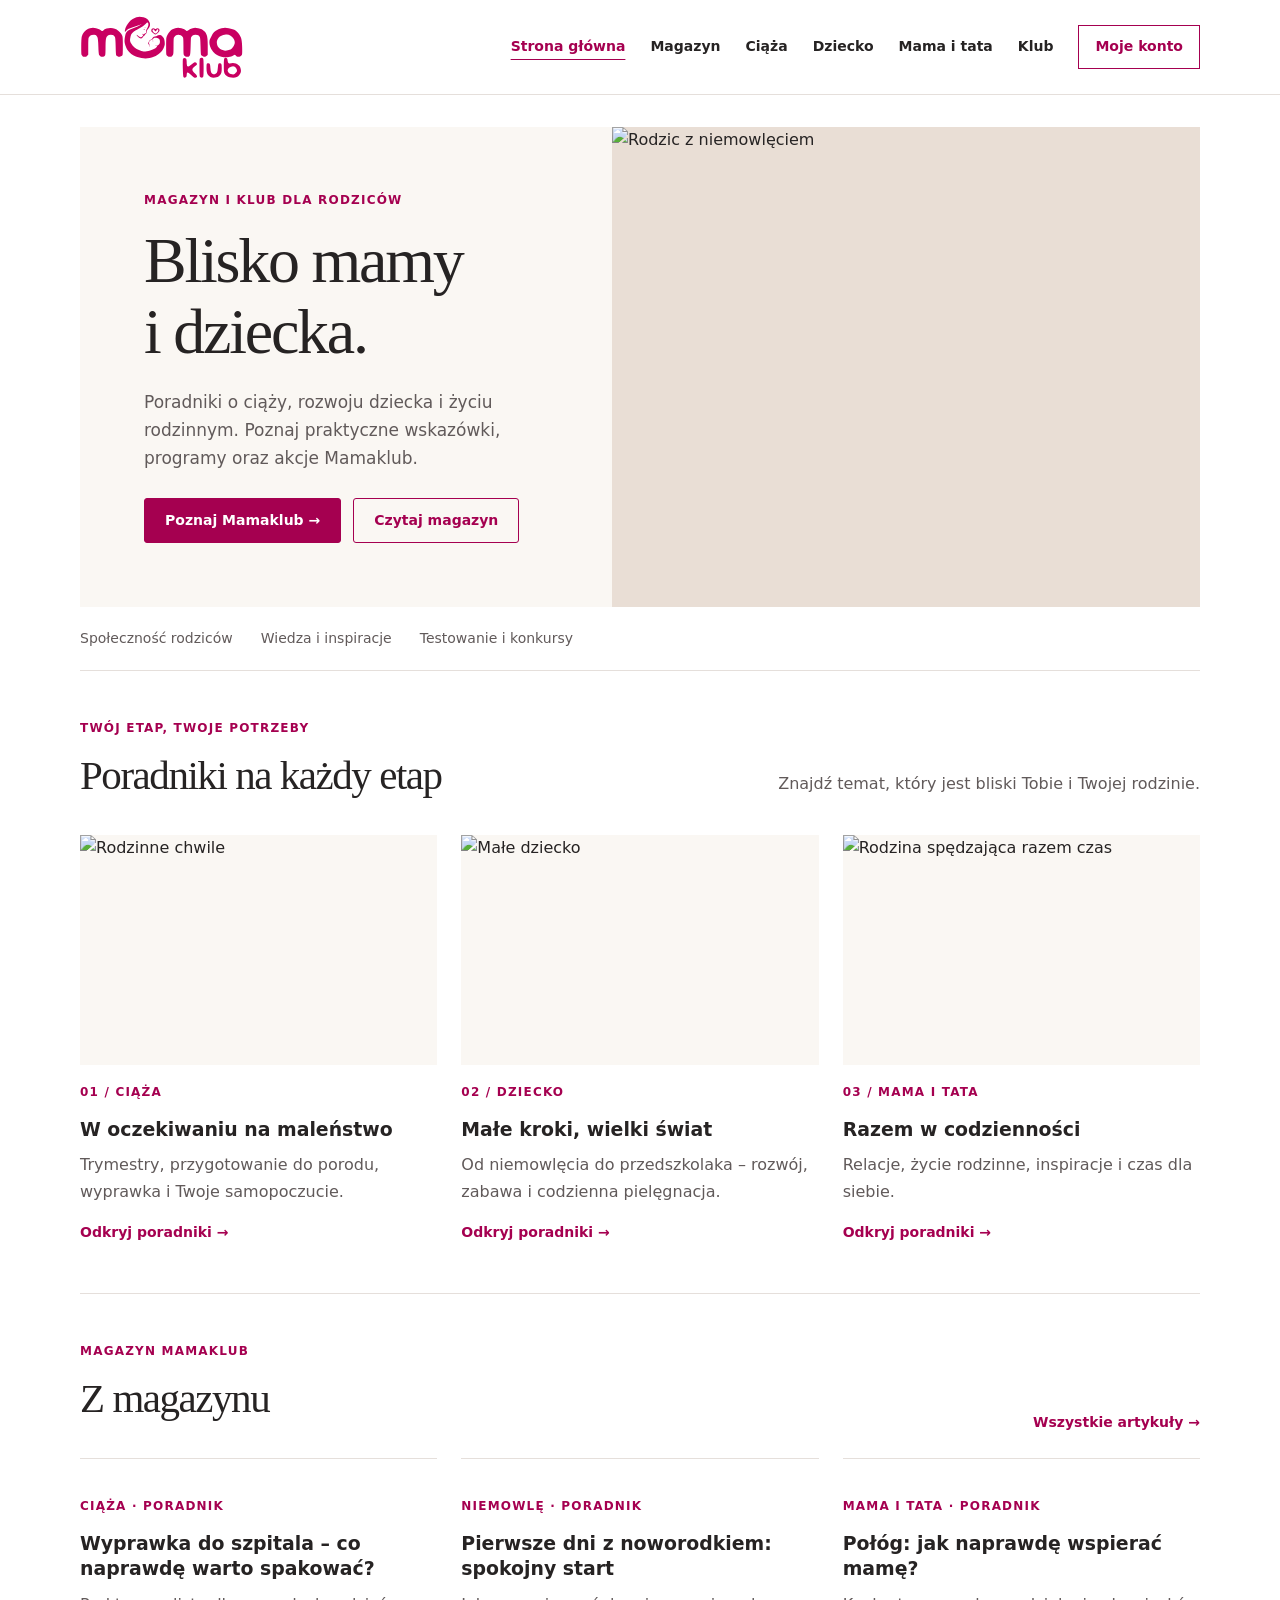
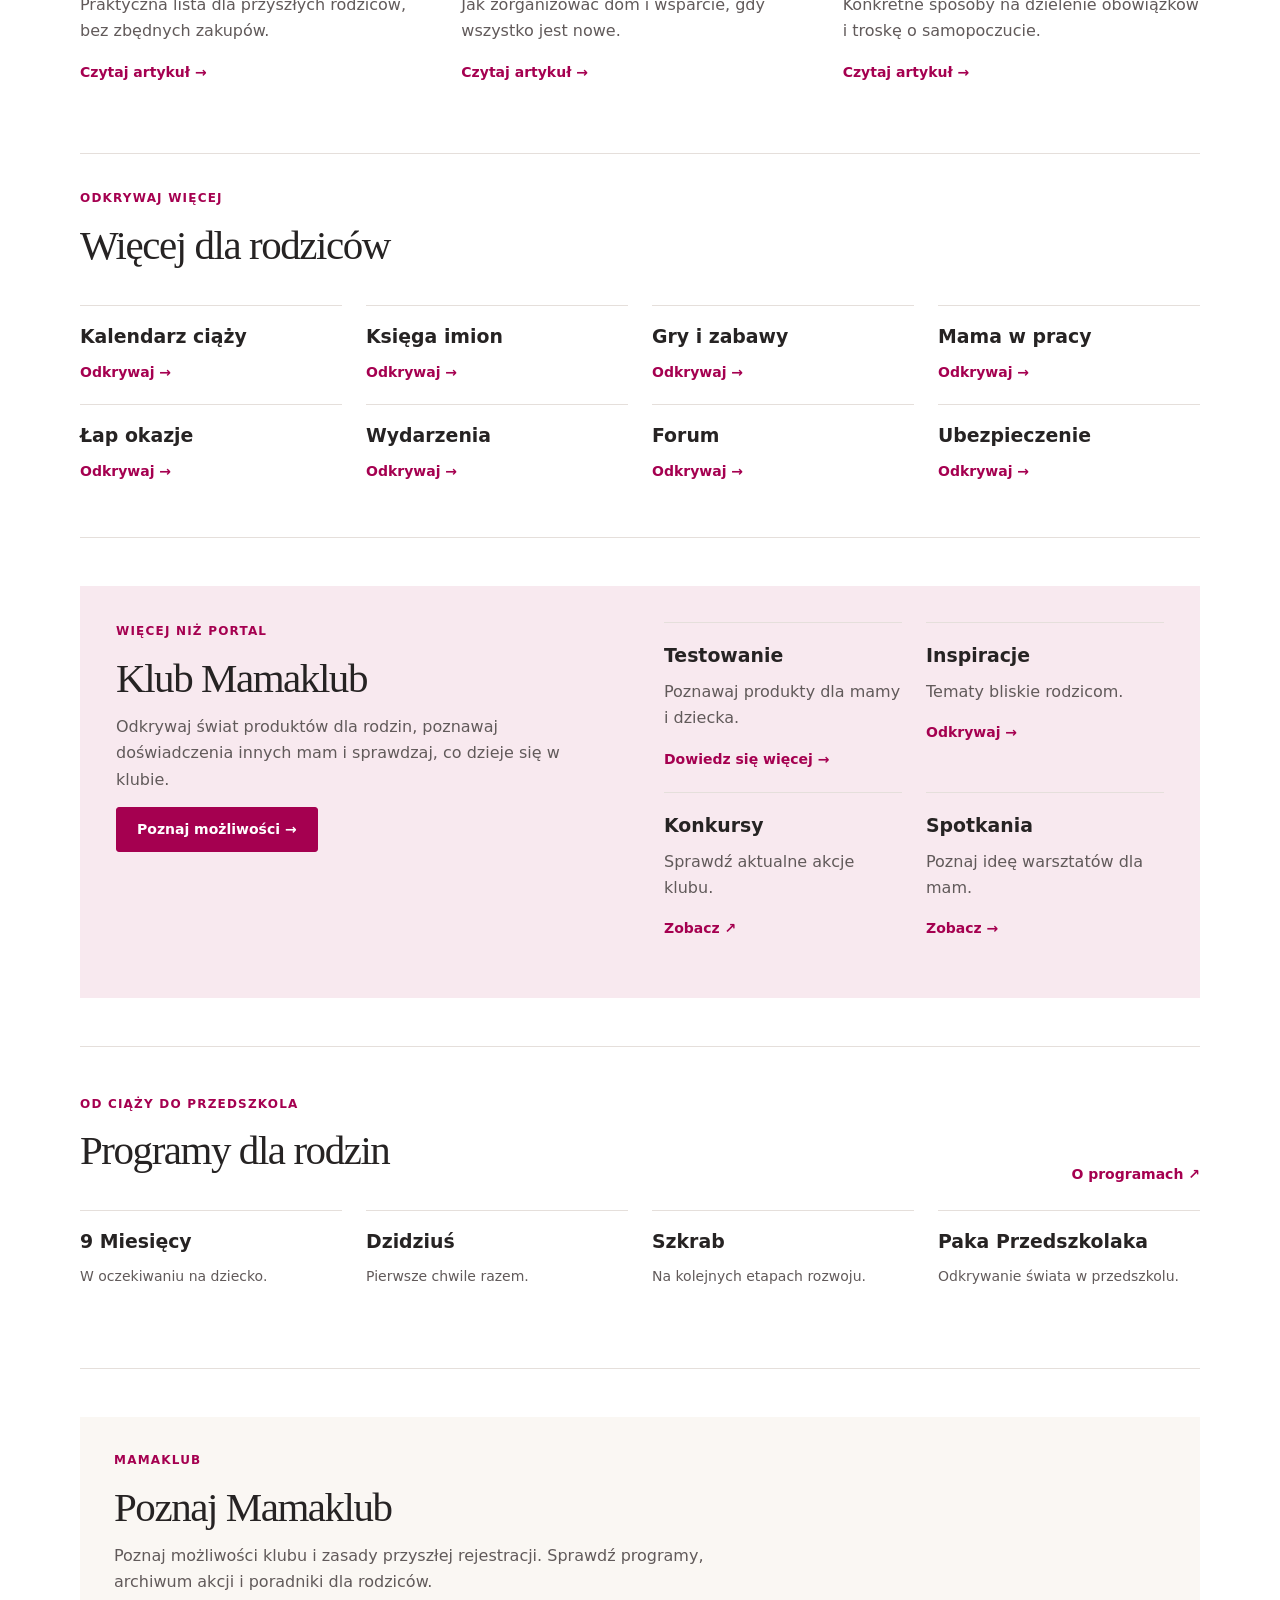
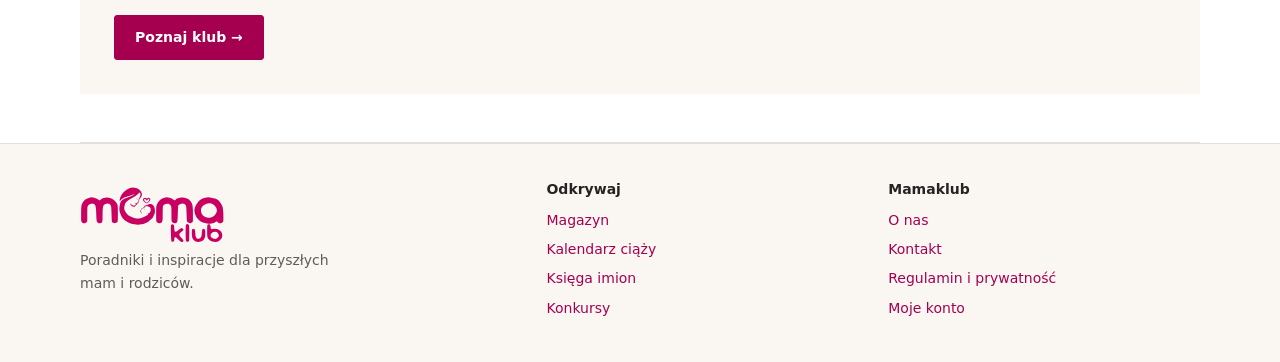
==== index.html @ 645cb47f "Restore initial masterprompt redesign: index.html" ====
<!doctype html>
<html lang="pl"><head><meta charset="utf-8"><meta name="viewport" content="width=device-width, initial-scale=1"><meta name="description" content="Mamaklub – inspiracje dla kobiet w ciąży i rodziców. Poradniki, konkursy, testowanie produktów i społeczność."><title>Mamaklub – razem przez macierzyństwo</title><link rel="stylesheet" href="assets/site.css"><link rel="icon" type="image/svg+xml" href="assets/favicon.svg"><meta property="og:type" content="website"><meta property="og:locale" content="pl_PL"><meta property="og:site_name" content="Mamaklub"><meta name="robots" content="noindex,follow"></head><body><a class="skip" href="#main">Przejdź do treści</a><header class="site-head"><div class="wrap mast"><a class="brand" href="index.html"><img src="assets/logo.svg" alt="Mama Klub – strona główna" width="164" height="64"></a><button class="menu" type="button" aria-expanded="false" aria-controls="site-nav">Menu</button><nav class="site-nav" id="site-nav" aria-label="Menu główne"><a href="index.html" aria-current="page">Strona główna</a><a href="magazyn.html">Magazyn</a><a href="poradniki.html#ciaza">Ciąża</a><a href="poradniki.html#dziecko">Dziecko</a><a href="poradniki.html#rodzina">Mama i tata</a><a href="klub.html">Klub</a><a class="account" href="klub.html#konto">Moje konto</a></nav></div></header><main id="main" class="wrap"><div class="hero"><div class="copy"><div class="eyebrow">Magazyn i klub dla rodziców</div><h1>Blisko mamy<br>i dziecka.</h1><p>Poradniki o ciąży, rozwoju dziecka i życiu rodzinnym. Poznaj praktyczne wskazówki, programy oraz akcje Mamaklub.</p><div class="actions"><a class="btn" href="#dolacz">Poznaj Mamaklub →</a><a class="btn alt" href="magazyn.html">Czytaj magazyn</a></div></div><div class="heroimg"><img src="https://images.unsplash.com/photo-1519689680058-324335c77eba?auto=format&amp;fit=crop&amp;w=1200&amp;q=85" alt="Rodzic z niemowlęciem" fetchpriority="high"><div class="tag">♡ Małe chwile, wielkie emocje.</div></div></div><div class="strip"><div><strong>♡</strong> Społeczność rodziców</div><div><strong>✳</strong> Wiedza i inspiracje</div><div><strong>✦</strong> Testowanie i konkursy</div></div><section id="odkrywaj"><div class="heading"><div><div class="eyebrow">Twój etap, Twoje potrzeby</div><h2>Poradniki na każdy etap</h2></div><p>Znajdź temat, który jest bliski Tobie i Twojej rodzinie.</p></div><div class="cards"><article class="card" id="ciaza"><div class="photo"><img loading="lazy" src="https://images.unsplash.com/photo-1491013516836-7db643ee125a?auto=format&amp;fit=crop&amp;w=700&amp;q=80" alt="Rodzinne chwile"></div><div class="cardbody"><div class="eyebrow">01 / Ciąża</div><h3>W oczekiwaniu na maleństwo</h3><p>Trymestry, przygotowanie do porodu, wyprawka i Twoje samopoczucie.</p><a class="more" href="poradniki.html#ciaza">Odkryj poradniki →</a></div></article><article class="card" id="dziecko"><div class="photo"><img loading="lazy" src="https://images.unsplash.com/photo-1515488042361-ee00e0ddd4e4?auto=format&amp;fit=crop&amp;w=700&amp;q=80" alt="Małe dziecko"></div><div class="cardbody"><div class="eyebrow">02 / Dziecko</div><h3>Małe kroki, wielki świat</h3><p>Od niemowlęcia do przedszkolaka – rozwój, zabawa i codzienna pielęgnacja.</p><a class="more" href="poradniki.html#dziecko">Odkryj poradniki →</a></div></article><article class="card" id="rodzina"><div class="photo"><img loading="lazy" src="https://images.unsplash.com/photo-1511895426328-dc8714191300?auto=format&amp;fit=crop&amp;w=700&amp;q=80" alt="Rodzina spędzająca razem czas"></div><div class="cardbody"><div class="eyebrow">03 / Mama i tata</div><h3>Razem w codzienności</h3><p>Relacje, życie rodzinne, inspiracje i czas dla siebie.</p><a class="more" href="poradniki.html#rodzina">Odkryj poradniki →</a></div></article></div></section><section id="magazyn"><div class="heading"><div><div class="eyebrow">Magazyn Mamaklub</div><h2>Z magazynu</h2></div><a class="more" href="magazyn.html">Wszystkie artykuły →</a></div><div class="cards"><article class="card"><div class="cardbody"><div class="eyebrow">Ciąża · Poradnik</div><h3>Wyprawka do szpitala – co naprawdę warto spakować?</h3><p>Praktyczna lista dla przyszłych rodziców, bez zbędnych zakupów.</p><a class="more" href="magazyn.html#wyprawka">Czytaj artykuł →</a></div></article><article class="card"><div class="cardbody"><div class="eyebrow">Niemowlę · Poradnik</div><h3>Pierwsze dni z noworodkiem: spokojny start</h3><p>Jak zorganizować dom i wsparcie, gdy wszystko jest nowe.</p><a class="more" href="magazyn.html#pierwsze-dni">Czytaj artykuł →</a></div></article><article class="card"><div class="cardbody"><div class="eyebrow">Mama i Tata · Poradnik</div><h3>Połóg: jak naprawdę wspierać mamę?</h3><p>Konkretne sposoby na dzielenie obowiązków i troskę o samopoczucie.</p><a class="more" href="magazyn.html#polog">Czytaj artykuł →</a></div></article></div></section><section style="padding:35px 0"><div class="heading"><div><div class="eyebrow">Odkrywaj więcej</div><h2>Więcej dla rodziców</h2></div></div><div class="programs"><a class="program" href="poradniki.html#kalendarz"><h3>Kalendarz ciąży</h3><span class="more">Odkrywaj →</span></a><a class="program" href="poradniki.html#imiona"><h3>Księga imion</h3><span class="more">Odkrywaj →</span></a><a class="program" href="poradniki.html#zabawy"><h3>Gry i zabawy</h3><span class="more">Odkrywaj →</span></a><a class="program" href="poradniki.html#praca"><h3>Mama w pracy</h3><span class="more">Odkrywaj →</span></a><a class="program" href="klub.html#okazje"><h3>Łap okazje</h3><span class="more">Odkrywaj →</span></a><a class="program" href="klub.html#wydarzenia"><h3>Wydarzenia</h3><span class="more">Odkrywaj →</span></a><a class="program" href="klub.html#forum"><h3>Forum</h3><span class="more">Odkrywaj →</span></a><a class="program" href="poradniki.html#ubezpieczenie"><h3>Ubezpieczenie</h3><span class="more">Odkrywaj →</span></a></div></section><section id="klub"><div class="benefits"><div><div class="eyebrow">Więcej niż portal</div><h2>Klub Mamaklub</h2><p>Odkrywaj świat produktów dla rodzin, poznawaj doświadczenia innych mam i sprawdzaj, co dzieje się w klubie.</p><a class="btn" href="#dolacz">Poznaj możliwości →</a></div><div class="tiles"><div class="tile"><h3>Testowanie</h3><p>Poznawaj produkty dla mamy i dziecka.</p><a class="more" href="klub.html#testowanie">Dowiedz się więcej →</a></div><div class="tile"><h3>Inspiracje</h3><p>Tematy bliskie rodzicom.</p><a class="more" href="poradniki.html#inspiracje">Odkrywaj →</a></div><div class="tile"><h3>Konkursy</h3><p>Sprawdź aktualne akcje klubu.</p><a class="more" href="klub.html#konkursy">Zobacz ↗</a></div><div class="tile"><h3>Spotkania</h3><p>Poznaj ideę warsztatów dla mam.</p><a class="more" href="klub.html#wydarzenia">Zobacz →</a></div></div></div></section><section><div class="heading"><div><div class="eyebrow">Od ciąży do przedszkola</div><h2>Programy dla rodzin</h2></div><a class="more" href="klub.html#programy">O programach ↗</a></div><div class="programs"><div class="program"><h3>9 Miesięcy</h3><p>W oczekiwaniu na dziecko.</p></div><div class="program"><h3>Dzidziuś</h3><p>Pierwsze chwile razem.</p></div><div class="program"><h3>Szkrab</h3><p>Na kolejnych etapach rozwoju.</p></div><div class="program"><h3>Paka Przedszkolaka</h3><p>Odkrywanie świata w przedszkolu.</p></div></div></section><section id="dolacz"><div class="end"><div class="eyebrow">Mamaklub</div><h2>Poznaj Mamaklub</h2><p>Poznaj możliwości klubu i zasady przyszłej rejestracji. Sprawdź programy, archiwum akcji i poradniki dla rodziców.</p><a class="btn" href="klub.html#konto">Poznaj klub →</a></div></section></main><footer class="site-foot"><div class="wrap footgrid"><div><a class="brand" href="index.html"><img src="assets/logo.svg" alt="Mama Klub" width="145" height="57"></a><p>Poradniki i inspiracje dla przyszłych mam i rodziców.</p></div><div><h3>Odkrywaj</h3><a href="magazyn.html">Magazyn</a><a href="poradniki.html#kalendarz">Kalendarz ciąży</a><a href="poradniki.html#imiona">Księga imion</a><a href="klub.html#konkursy">Konkursy</a></div><div><h3>Mamaklub</h3><a href="klub.html#onas">O nas</a><a href="klub.html#kontakt">Kontakt</a><a href="klub.html#regulamin">Regulamin i prywatność</a><a href="klub.html#konto">Moje konto</a></div></div></footer><script>(()=>{const b=document.querySelector('.menu'),n=document.querySelector('.site-nav');b.addEventListener('click',()=>{b.setAttribute('aria-expanded',String(n.classList.toggle('open')))});n.addEventListener('click',e=>{if(e.target.closest('a')){n.classList.remove('open');b.setAttribute('aria-expanded','false')}});document.addEventListener('keydown',e=>{if(e.key==='Escape'&&n.classList.contains('open')){n.classList.remove('open');b.setAttribute('aria-expanded','false');b.focus()}})})();</script></body></html>
---- assets/site.css ----
/* Mamaklub editorial design system */
:root{--ink:#262323;--muted:#615a5a;--rose:#a50050;--pink:#f8e9ef;--cream:#faf7f3;--line:#e5dfdb;--white:#fff;--measure:72ch}*{box-sizing:border-box}html{scroll-behavior:smooth}body{margin:0;background:#fff;color:var(--ink);font:16px/1.65 system-ui,-apple-system,BlinkMacSystemFont,"Segoe UI",sans-serif}a{color:var(--rose);text-decoration:none}a:hover{text-decoration:underline;text-underline-offset:4px}a:focus-visible,button:focus-visible,input:focus-visible,summary:focus-visible{outline:3px solid var(--rose);outline-offset:4px}h1,h2{font-family:Georgia,"Times New Roman",serif;font-weight:500;line-height:1.12;letter-spacing:-.035em}h1{font-size:clamp(2.6rem,5vw,4.6rem);margin:0 0 20px}h2{font-size:clamp(1.85rem,3.2vw,2.8rem);margin:0 0 12px}h3{font-size:1.18rem;line-height:1.35;margin:0 0 10px}p{color:var(--muted);margin:0 0 14px}img{max-width:100%;display:block}.wrap{max-width:1180px;margin:auto;padding:0 30px}.skip{position:absolute;top:-100px;left:10px;background:white;padding:10px;z-index:20}.skip:focus{top:8px}.site-head{border-bottom:1px solid var(--line);background:white}.mast{min-height:94px;display:flex;align-items:center;justify-content:space-between;gap:26px}.brand img{width:164px;height:auto}.site-nav{display:flex;align-items:center;gap:25px;flex-wrap:wrap;font-size:14px;font-weight:600}.site-nav a{color:var(--ink);white-space:nowrap}.site-nav a[aria-current]{color:var(--rose);text-decoration:underline;text-underline-offset:8px}.site-nav .account{color:var(--rose);border:1px solid var(--rose);padding:9px 16px}.menu{display:none;background:white;color:var(--ink);border:1px solid var(--line);padding:8px 13px}.eyebrow{font-size:12px;letter-spacing:.1em;text-transform:uppercase;font-weight:700;color:var(--rose);margin:0 0 14px;display:block}.hero{display:grid;grid-template-columns: .95fr 1.05fr;background:var(--cream);margin:32px 0 0;border-radius:0;overflow:hidden;min-height:0}.copy{padding:clamp(30px,5vw,64px);align-self:center}.copy p{font-size:17px;max-width:44ch;margin:0 0 26px}.heroimg{position:relative;min-height:390px;background:#e9ded5}.heroimg img{width:100%;height:100%;position:absolute;inset:0;object-fit:cover}.actions{display:flex;flex-wrap:wrap;gap:12px}.btn,button{display:inline-flex;align-items:center;justify-content:center;background:var(--rose);color:white;border:1px solid var(--rose);padding:11px 20px;border-radius:3px;font:600 14px/1.5 system-ui,sans-serif;cursor:pointer;text-decoration:none}.btn.alt{background:transparent;color:var(--rose)}.more{font-size:14px;color:var(--rose);font-weight:700}.strip{display:flex;flex-wrap:wrap;gap:12px 28px;border-bottom:1px solid var(--line);padding:20px 0;font-size:14px;color:var(--muted);text-align:left}.strip strong{display:none}section{padding:48px 0;border-bottom:1px solid var(--line);scroll-margin-top:24px}.heading{display:flex;justify-content:space-between;align-items:end;gap:20px;margin-bottom:24px}.heading p{max-width:45ch}.cards,.grid{display:grid;grid-template-columns:repeat(3,minmax(0,1fr));gap:24px}.card,.story,.tile{border:0;border-top:1px solid var(--line);background:transparent;border-radius:0;box-shadow:none;overflow:visible;padding:20px 0}.card:hover{transform:none;box-shadow:none}.card:has(.photo){padding:0;border-top:0}.photo{height:230px;background:var(--cream);overflow:hidden}.photo img{width:100%;height:100%;object-fit:cover}.cardbody{padding:18px 0 0}.cardbody p{margin:8px 0 14px}.benefits{display:grid;grid-template-columns:1fr 1fr;gap:48px;background:var(--pink);padding:36px;border-radius:0}.tiles{display:grid;grid-template-columns:1fr 1fr;gap:0 24px}.tile span{font-size:12px;color:var(--rose);display:block;margin:0 0 8px}.programs{display:grid;grid-template-columns:repeat(4,minmax(0,1fr));gap:0 24px}.program{background:transparent;border:0;border-top:1px solid var(--line);border-radius:0;padding:18px 0;color:var(--ink);display:block}.program p{font-size:14px}.end{text-align:left;background:var(--cream);padding:34px;border-radius:0}.end p{max-width:65ch;margin:12px 0 20px}.tag{display:none}.site-foot{border-top:1px solid var(--line);background:var(--cream);padding:36px 0;font-size:14px}.footgrid{display:grid;grid-template-columns:1.4fr 1fr 1fr;gap:30px}.footgrid h3{font-size:14px}.footgrid a{display:block;margin:6px 0}.footgrid .brand img{width:145px}.footgrid p{max-width:32ch}.subhero,.head{padding:46px 0 28px;border-bottom:1px solid var(--line);background:white}.subhero p,.head p,.lead{max-width:var(--measure)}.jump,.links,.filters{display:flex;flex-wrap:wrap;gap:8px 16px;margin:20px 0}.jump a,.links a{background:none;border:0;border-bottom:1px solid var(--line);border-radius:0;padding:7px 0;font-size:14px}.note{border-left:3px solid var(--rose);padding:14px 18px;background:var(--cream);border-radius:0;margin:18px 0;max-width:var(--measure)}.status,.byline,.source{font-size:13px;color:var(--muted)}input,select{font:inherit;border:1px solid #aaa19e;border-radius:3px;padding:11px 13px;background:white;max-width:100%;display:block;margin:8px 0 14px}label{font-weight:600}.filters button{background:white;color:var(--ink);border:1px solid var(--line);padding:8px 12px}.filters button[aria-pressed=true]{background:var(--rose);color:white;border-color:var(--rose)}.story{display:flex;flex-direction:column}.story p{flex:1}.reading{max-width:760px;margin:24px auto;padding:28px 0;border:0;border-radius:0;background:white}.reading .eyebrow{margin-top:25px}.reading p{color:var(--ink);line-height:1.85}.reading .intro{font-size:20px;color:var(--muted)}.reading .byline,.reading .source{font-size:13px;color:var(--muted)}details{border-bottom:1px solid var(--line);padding:14px 0}summary{font-weight:650;cursor:pointer}details p{padding-top:10px}[hidden]{display:none!important}.name{border:1px solid var(--line);padding:12px}.name:hover{background:var(--cream)}@media(max-width:900px){.mast{min-height:76px;flex-wrap:wrap;gap:12px;padding-top:12px;padding-bottom:12px}.menu{display:inline-flex}.site-nav{display:none;width:100%;padding:12px 0;flex-direction:column;align-items:flex-start;gap:16px}.site-nav.open{display:flex}.hero,.benefits{grid-template-columns:1fr}.heroimg{min-height:320px}.cards,.grid,.programs{grid-template-columns:repeat(2,minmax(0,1fr))}.heading{align-items:flex-start;flex-direction:column;gap:8px}}@media(max-width:540px){.wrap{padding:0 18px}.mast{padding-top:10px;padding-bottom:10px}.brand img{width:135px}.hero{margin-top:18px}.copy{padding:28px 22px}.heroimg{min-height:260px}.cards,.grid,.footgrid{grid-template-columns:1fr;gap:18px}.programs,.tiles{grid-template-columns:repeat(2,minmax(0,1fr));gap:0 15px}.benefits,.end{padding:24px}.photo{height:220px}section{padding:34px 0}.subhero,.head{padding:28px 0 16px}}@media(prefers-reduced-motion:reduce){html{scroll-behavior:auto}}
/* Editorial front page: article-first composition */
.edition{display:flex;align-items:baseline;justify-content:space-between;gap:18px;border-bottom:2px solid var(--ink);padding:27px 0 12px;margin-bottom:24px}.edition h1{font:650 15px/1.4 system-ui,sans-serif;letter-spacing:0;margin:0}.edition a{font-size:13px;font-weight:600}.frontpage{display:grid;grid-template-columns:minmax(0,1.95fr) minmax(0,1fr);gap:34px;align-items:start}.lead-image{display:block;aspect-ratio:1.68;overflow:hidden;background:var(--cream)}.lead-image img{width:100%;height:100%;object-fit:cover}.lead-caption{padding:20px 0 0}.category{font-size:12px;font-weight:700;color:var(--rose);display:inline-block;margin:0 0 8px}.lead-caption h2{font-size:clamp(2rem,3.7vw,3.35rem);max-width:23ch;margin:0 0 12px}.lead-caption h2 a,.brief h3 a,.feature-story h3 a{color:var(--ink)}.lead-caption p{font-size:17px;max-width:60ch}.article-link{font-size:13px;font-weight:700}.editor-side{border-left:1px solid var(--line);padding-left:28px}.rule-title{font:700 19px/1.3 system-ui,sans-serif;letter-spacing:-.025em;margin:0 0 17px}.brief{border-top:1px solid var(--line);padding:17px 0}.brief h3{font:500 23px/1.25 Georgia,serif;letter-spacing:-.02em;margin-bottom:7px}.brief p{font-size:14px;margin:0}.topic-band{margin-top:30px;padding:24px 0}.topic-list{display:grid;grid-template-columns:repeat(4,minmax(0,1fr));gap:0}.topic-list a{position:relative;display:block;padding:8px 25px 8px 18px;border-left:1px solid var(--line);color:var(--ink)}.topic-list a:first-child{padding-left:0;border:0}.topic-list strong,.topic-list span{display:block}.topic-list strong{font-size:17px}.topic-list span:not(.arrow){font-size:13px;color:var(--muted);margin-top:4px}.topic-list .arrow{position:absolute;right:10px;top:9px;color:var(--rose)}.midpage{display:grid;grid-template-columns:minmax(0,1.95fr) minmax(0,1fr);gap:34px;padding:36px 0;border-bottom:1px solid var(--line)}.feature{padding:0;border:0}.feature-story{display:grid;grid-template-columns:1.1fr 1fr;gap:20px;align-items:center}.feature-story img{width:100%;aspect-ratio:1.5;object-fit:cover}.feature-story h3{font:500 27px/1.2 Georgia,serif;letter-spacing:-.02em}.headline-list{margin-top:22px}.headline-list a,.tool-panel>a{display:flex;justify-content:space-between;gap:12px;border-top:1px solid var(--line);padding:12px 0;color:var(--ink);font-size:15px;font-weight:600}.headline-list span,.tool-panel>a span{color:var(--rose)}.tool-panel{background:var(--cream);padding:24px}.tool-panel h2{font:650 19px/1.3 system-ui,sans-serif;letter-spacing:-.025em}.tool-panel p{font-size:14px}.club-editorial{display:grid;grid-template-columns:1fr 1.55fr;gap:45px;background:var(--pink);margin-top:34px;padding:34px;border:0}.club-intro h2{font-size:35px}.club-list a{display:grid;grid-template-columns:1fr 1.6fr 16px;gap:10px;padding:12px 0;border-bottom:1px solid #e4c9d4;color:var(--ink);font-size:14px}.club-list a:last-child{border:0}.club-list a span{color:var(--muted)}.family-programs{padding:35px 0 48px;border:0}.editorial .btn{border-radius:2px}@media(max-width:800px){.frontpage,.midpage,.club-editorial{grid-template-columns:1fr;gap:24px}.editor-side{border-left:0;padding-left:0}.topic-list{grid-template-columns:1fr 1fr;gap:15px}.topic-list a:nth-child(odd){border:0;padding-left:0}.club-editorial{padding:24px}}@media(max-width:480px){.edition{padding-top:20px}.edition h1{font-size:13px}.edition a{font-size:12px}.feature-story{grid-template-columns:1fr}.club-list a{grid-template-columns:1fr 18px}.club-list a span:first-of-type{grid-row:2;grid-column:1}.club-list a span:last-of-type{grid-column:2;grid-row:1}.topic-list strong{font-size:15px}.topic-list span:not(.arrow){font-size:12px}.lead-image{aspect-ratio:1.35}}
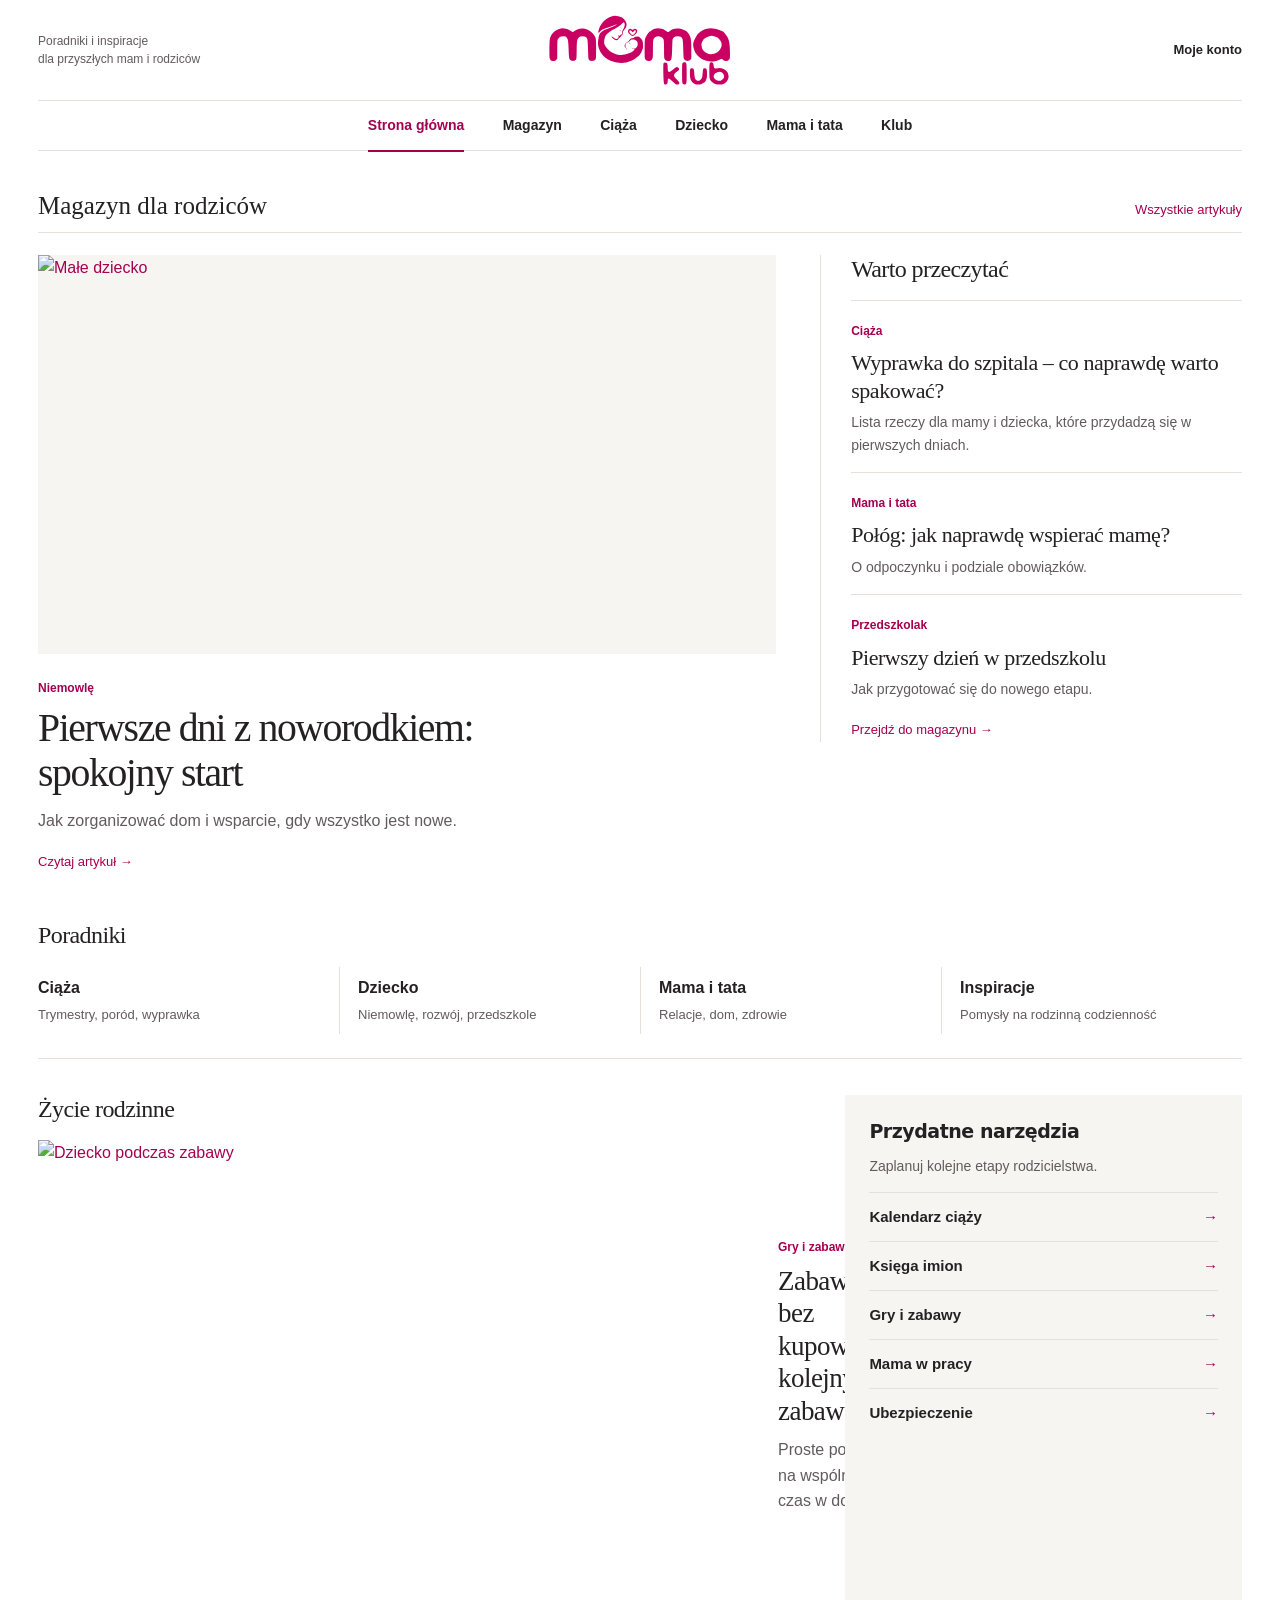
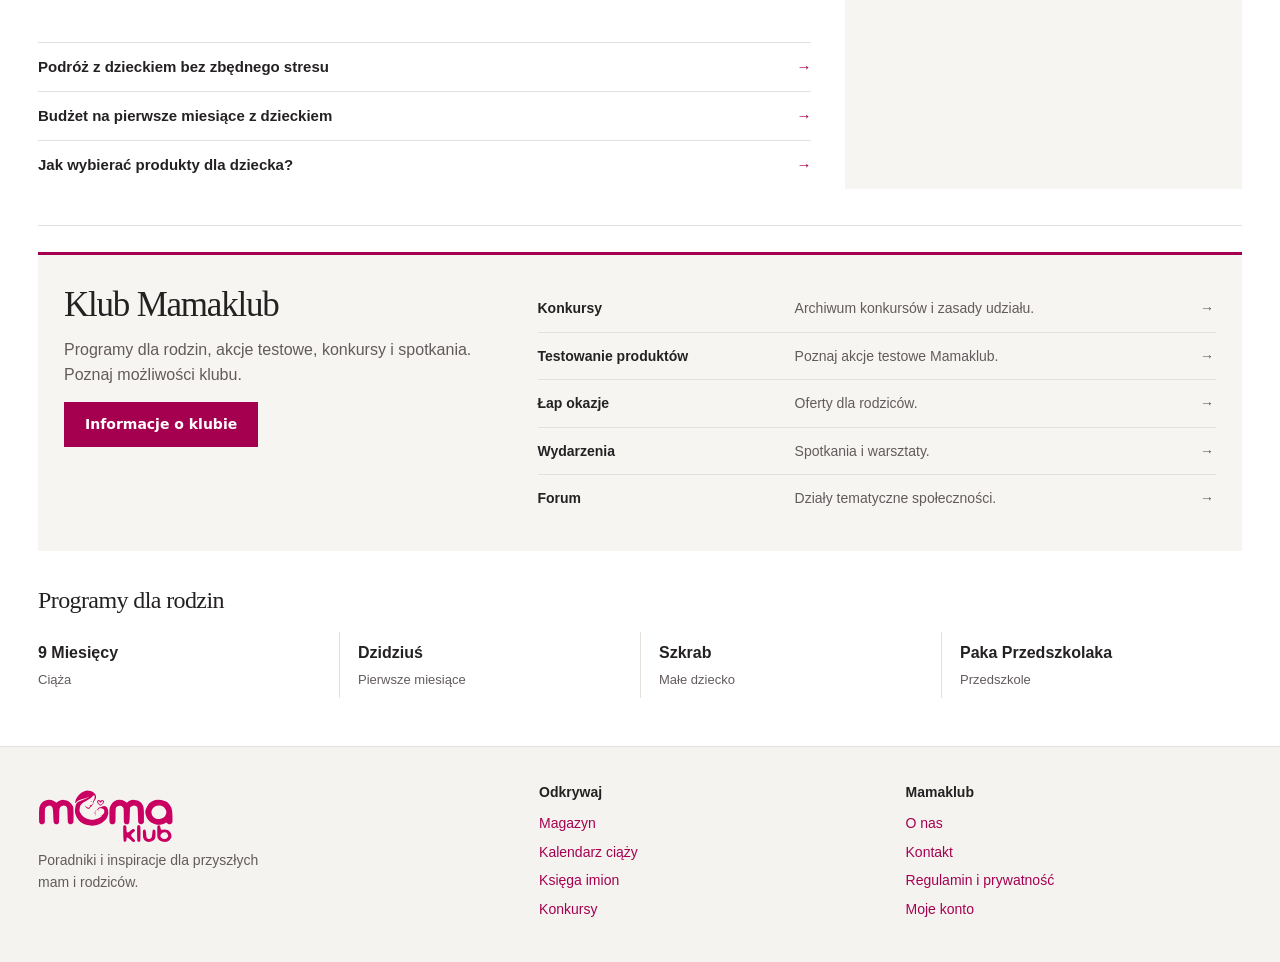
==== commit b4a72433: "Apply magazine masthead and refined editorial presentation to index.html" ====
--- a/index.html
+++ b/index.html
@@ -1,2 +1,2 @@
 <!doctype html>
-<html lang="pl"><head><meta charset="utf-8"><meta name="viewport" content="width=device-width, initial-scale=1"><meta name="description" content="Mamaklub – inspiracje dla kobiet w ciąży i rodziców. Poradniki, konkursy, testowanie produktów i społeczność."><title>Mamaklub – razem przez macierzyństwo</title><link rel="stylesheet" href="assets/site.css"><link rel="icon" type="image/svg+xml" href="assets/favicon.svg"><meta property="og:type" content="website"><meta property="og:locale" content="pl_PL"><meta property="og:site_name" content="Mamaklub"><meta name="robots" content="noindex,follow"></head><body><a class="skip" href="#main">Przejdź do treści</a><header class="site-head"><div class="wrap mast"><a class="brand" href="index.html"><img src="assets/logo.svg" alt="Mama Klub – strona główna" width="164" height="64"></a><button class="menu" type="button" aria-expanded="false" aria-controls="site-nav">Menu</button><nav class="site-nav" id="site-nav" aria-label="Menu główne"><a href="index.html" aria-current="page">Strona główna</a><a href="magazyn.html">Magazyn</a><a href="poradniki.html#ciaza">Ciąża</a><a href="poradniki.html#dziecko">Dziecko</a><a href="poradniki.html#rodzina">Mama i tata</a><a href="klub.html">Klub</a><a class="account" href="klub.html#konto">Moje konto</a></nav></div></header><main id="main" class="wrap"><div class="hero"><div class="copy"><div class="eyebrow">Magazyn i klub dla rodziców</div><h1>Blisko mamy<br>i dziecka.</h1><p>Poradniki o ciąży, rozwoju dziecka i życiu rodzinnym. Poznaj praktyczne wskazówki, programy oraz akcje Mamaklub.</p><div class="actions"><a class="btn" href="#dolacz">Poznaj Mamaklub →</a><a class="btn alt" href="magazyn.html">Czytaj magazyn</a></div></div><div class="heroimg"><img src="https://images.unsplash.com/photo-1519689680058-324335c77eba?auto=format&amp;fit=crop&amp;w=1200&amp;q=85" alt="Rodzic z niemowlęciem" fetchpriority="high"><div class="tag">♡ Małe chwile, wielkie emocje.</div></div></div><div class="strip"><div><strong>♡</strong> Społeczność rodziców</div><div><strong>✳</strong> Wiedza i inspiracje</div><div><strong>✦</strong> Testowanie i konkursy</div></div><section id="odkrywaj"><div class="heading"><div><div class="eyebrow">Twój etap, Twoje potrzeby</div><h2>Poradniki na każdy etap</h2></div><p>Znajdź temat, który jest bliski Tobie i Twojej rodzinie.</p></div><div class="cards"><article class="card" id="ciaza"><div class="photo"><img loading="lazy" src="https://images.unsplash.com/photo-1491013516836-7db643ee125a?auto=format&amp;fit=crop&amp;w=700&amp;q=80" alt="Rodzinne chwile"></div><div class="cardbody"><div class="eyebrow">01 / Ciąża</div><h3>W oczekiwaniu na maleństwo</h3><p>Trymestry, przygotowanie do porodu, wyprawka i Twoje samopoczucie.</p><a class="more" href="poradniki.html#ciaza">Odkryj poradniki →</a></div></article><article class="card" id="dziecko"><div class="photo"><img loading="lazy" src="https://images.unsplash.com/photo-1515488042361-ee00e0ddd4e4?auto=format&amp;fit=crop&amp;w=700&amp;q=80" alt="Małe dziecko"></div><div class="cardbody"><div class="eyebrow">02 / Dziecko</div><h3>Małe kroki, wielki świat</h3><p>Od niemowlęcia do przedszkolaka – rozwój, zabawa i codzienna pielęgnacja.</p><a class="more" href="poradniki.html#dziecko">Odkryj poradniki →</a></div></article><article class="card" id="rodzina"><div class="photo"><img loading="lazy" src="https://images.unsplash.com/photo-1511895426328-dc8714191300?auto=format&amp;fit=crop&amp;w=700&amp;q=80" alt="Rodzina spędzająca razem czas"></div><div class="cardbody"><div class="eyebrow">03 / Mama i tata</div><h3>Razem w codzienności</h3><p>Relacje, życie rodzinne, inspiracje i czas dla siebie.</p><a class="more" href="poradniki.html#rodzina">Odkryj poradniki →</a></div></article></div></section><section id="magazyn"><div class="heading"><div><div class="eyebrow">Magazyn Mamaklub</div><h2>Z magazynu</h2></div><a class="more" href="magazyn.html">Wszystkie artykuły →</a></div><div class="cards"><article class="card"><div class="cardbody"><div class="eyebrow">Ciąża · Poradnik</div><h3>Wyprawka do szpitala – co naprawdę warto spakować?</h3><p>Praktyczna lista dla przyszłych rodziców, bez zbędnych zakupów.</p><a class="more" href="magazyn.html#wyprawka">Czytaj artykuł →</a></div></article><article class="card"><div class="cardbody"><div class="eyebrow">Niemowlę · Poradnik</div><h3>Pierwsze dni z noworodkiem: spokojny start</h3><p>Jak zorganizować dom i wsparcie, gdy wszystko jest nowe.</p><a class="more" href="magazyn.html#pierwsze-dni">Czytaj artykuł →</a></div></article><article class="card"><div class="cardbody"><div class="eyebrow">Mama i Tata · Poradnik</div><h3>Połóg: jak naprawdę wspierać mamę?</h3><p>Konkretne sposoby na dzielenie obowiązków i troskę o samopoczucie.</p><a class="more" href="magazyn.html#polog">Czytaj artykuł →</a></div></article></div></section><section style="padding:35px 0"><div class="heading"><div><div class="eyebrow">Odkrywaj więcej</div><h2>Więcej dla rodziców</h2></div></div><div class="programs"><a class="program" href="poradniki.html#kalendarz"><h3>Kalendarz ciąży</h3><span class="more">Odkrywaj →</span></a><a class="program" href="poradniki.html#imiona"><h3>Księga imion</h3><span class="more">Odkrywaj →</span></a><a class="program" href="poradniki.html#zabawy"><h3>Gry i zabawy</h3><span class="more">Odkrywaj →</span></a><a class="program" href="poradniki.html#praca"><h3>Mama w pracy</h3><span class="more">Odkrywaj →</span></a><a class="program" href="klub.html#okazje"><h3>Łap okazje</h3><span class="more">Odkrywaj →</span></a><a class="program" href="klub.html#wydarzenia"><h3>Wydarzenia</h3><span class="more">Odkrywaj →</span></a><a class="program" href="klub.html#forum"><h3>Forum</h3><span class="more">Odkrywaj →</span></a><a class="program" href="poradniki.html#ubezpieczenie"><h3>Ubezpieczenie</h3><span class="more">Odkrywaj →</span></a></div></section><section id="klub"><div class="benefits"><div><div class="eyebrow">Więcej niż portal</div><h2>Klub Mamaklub</h2><p>Odkrywaj świat produktów dla rodzin, poznawaj doświadczenia innych mam i sprawdzaj, co dzieje się w klubie.</p><a class="btn" href="#dolacz">Poznaj możliwości →</a></div><div class="tiles"><div class="tile"><h3>Testowanie</h3><p>Poznawaj produkty dla mamy i dziecka.</p><a class="more" href="klub.html#testowanie">Dowiedz się więcej →</a></div><div class="tile"><h3>Inspiracje</h3><p>Tematy bliskie rodzicom.</p><a class="more" href="poradniki.html#inspiracje">Odkrywaj →</a></div><div class="tile"><h3>Konkursy</h3><p>Sprawdź aktualne akcje klubu.</p><a class="more" href="klub.html#konkursy">Zobacz ↗</a></div><div class="tile"><h3>Spotkania</h3><p>Poznaj ideę warsztatów dla mam.</p><a class="more" href="klub.html#wydarzenia">Zobacz →</a></div></div></div></section><section><div class="heading"><div><div class="eyebrow">Od ciąży do przedszkola</div><h2>Programy dla rodzin</h2></div><a class="more" href="klub.html#programy">O programach ↗</a></div><div class="programs"><div class="program"><h3>9 Miesięcy</h3><p>W oczekiwaniu na dziecko.</p></div><div class="program"><h3>Dzidziuś</h3><p>Pierwsze chwile razem.</p></div><div class="program"><h3>Szkrab</h3><p>Na kolejnych etapach rozwoju.</p></div><div class="program"><h3>Paka Przedszkolaka</h3><p>Odkrywanie świata w przedszkolu.</p></div></div></section><section id="dolacz"><div class="end"><div class="eyebrow">Mamaklub</div><h2>Poznaj Mamaklub</h2><p>Poznaj możliwości klubu i zasady przyszłej rejestracji. Sprawdź programy, archiwum akcji i poradniki dla rodziców.</p><a class="btn" href="klub.html#konto">Poznaj klub →</a></div></section></main><footer class="site-foot"><div class="wrap footgrid"><div><a class="brand" href="index.html"><img src="assets/logo.svg" alt="Mama Klub" width="145" height="57"></a><p>Poradniki i inspiracje dla przyszłych mam i rodziców.</p></div><div><h3>Odkrywaj</h3><a href="magazyn.html">Magazyn</a><a href="poradniki.html#kalendarz">Kalendarz ciąży</a><a href="poradniki.html#imiona">Księga imion</a><a href="klub.html#konkursy">Konkursy</a></div><div><h3>Mamaklub</h3><a href="klub.html#onas">O nas</a><a href="klub.html#kontakt">Kontakt</a><a href="klub.html#regulamin">Regulamin i prywatność</a><a href="klub.html#konto">Moje konto</a></div></div></footer><script>(()=>{const b=document.querySelector('.menu'),n=document.querySelector('.site-nav');b.addEventListener('click',()=>{b.setAttribute('aria-expanded',String(n.classList.toggle('open')))});n.addEventListener('click',e=>{if(e.target.closest('a')){n.classList.remove('open');b.setAttribute('aria-expanded','false')}});document.addEventListener('keydown',e=>{if(e.key==='Escape'&&n.classList.contains('open')){n.classList.remove('open');b.setAttribute('aria-expanded','false');b.focus()}})})();</script></body></html>+<html lang="pl"><head><meta charset="utf-8"><meta name="viewport" content="width=device-width, initial-scale=1"><meta name="description" content="Mamaklub – inspiracje dla kobiet w ciąży i rodziców. Poradniki, konkursy, testowanie produktów i społeczność."><title>Mamaklub – razem przez macierzyństwo</title><link rel="stylesheet" href="assets/site.css?v=editorial2"><link rel="icon" type="image/svg+xml" href="assets/favicon.svg"><meta property="og:type" content="website"><meta property="og:locale" content="pl_PL"><meta property="og:site_name" content="Mamaklub"><meta name="robots" content="noindex,follow"></head><body><a class="skip" href="#main">Przejdź do treści</a><header class="site-head"><div class="wrap mast"><div class="mast-meta">Poradniki i inspiracje<br>dla przyszłych mam i rodziców</div><a class="brand" href="index.html"><img src="assets/logo.svg" alt="Mama Klub – strona główna" width="164" height="64"></a><a class="mast-account" href="klub.html#konto">Moje konto</a><button class="menu" type="button" aria-expanded="false" aria-controls="site-nav">Menu</button><nav class="site-nav" id="site-nav" aria-label="Menu główne"><a href="index.html" aria-current="page">Strona główna</a><a href="magazyn.html">Magazyn</a><a href="poradniki.html#ciaza">Ciąża</a><a href="poradniki.html#dziecko">Dziecko</a><a href="poradniki.html#rodzina">Mama i tata</a><a href="klub.html">Klub</a><a class="account" href="klub.html#konto">Moje konto</a></nav></div></header><main id="main" class="wrap editorial"><div class="edition"><h1>Magazyn dla rodziców</h1><a href="magazyn.html">Wszystkie artykuły</a></div><div class="frontpage"><article class="lead-story"><a href="magazyn.html#pierwsze-dni" class="lead-image"><img src="https://images.unsplash.com/photo-1491013516836-7db643ee125a?auto=format&amp;fit=crop&amp;w=1200&amp;q=85" alt="Małe dziecko" width="900" height="650" fetchpriority="high"></a><div class="lead-caption"><a class="category" href="poradniki.html#dziecko">Niemowlę</a><h2><a href="magazyn.html#pierwsze-dni">Pierwsze dni z noworodkiem: spokojny start</a></h2><p>Jak zorganizować dom i wsparcie, gdy wszystko jest nowe.</p><a class="article-link" href="magazyn.html#pierwsze-dni">Czytaj artykuł →</a></div></article><aside class="editor-side"><h2 class="rule-title">Warto przeczytać</h2><article class="brief"><a class="category" href="magazyn.html#wyprawka">Ciąża</a><h3><a href="magazyn.html#wyprawka">Wyprawka do szpitala – co naprawdę warto spakować?</a></h3><p>Lista rzeczy dla mamy i dziecka, które przydadzą się w pierwszych dniach.</p></article><article class="brief"><a class="category" href="magazyn.html#polog">Mama i tata</a><h3><a href="magazyn.html#polog">Połóg: jak naprawdę wspierać mamę?</a></h3><p>O odpoczynku i podziale obowiązków.</p></article><article class="brief"><a class="category" href="magazyn.html#przedszkole">Przedszkolak</a><h3><a href="magazyn.html#przedszkole">Pierwszy dzień w przedszkolu</a></h3><p>Jak przygotować się do nowego etapu.</p></article><a class="article-link" href="magazyn.html">Przejdź do magazynu →</a></aside></div><section class="topic-band" aria-label="Tematy"><h2 class="rule-title">Poradniki</h2><div class="topic-list"><a href="poradniki.html#ciaza"><strong>Ciąża</strong><span>Trymestry, poród, wyprawka</span></a><a href="poradniki.html#dziecko"><strong>Dziecko</strong><span>Niemowlę, rozwój, przedszkole</span></a><a href="poradniki.html#rodzina"><strong>Mama i tata</strong><span>Relacje, dom, zdrowie</span></a><a href="poradniki.html#inspiracje"><strong>Inspiracje</strong><span>Pomysły na rodzinną codzienność</span></a></div></section><div class="midpage"><section class="feature"><h2 class="rule-title">Życie rodzinne</h2><article class="feature-story"><a href="magazyn.html#zabawy"><img src="https://images.unsplash.com/photo-1515488042361-ee00e0ddd4e4?auto=format&amp;fit=crop&amp;w=900&amp;q=82" alt="Dziecko podczas zabawy" width="720" height="480" loading="lazy"></a><div><a class="category" href="poradniki.html#zabawy">Gry i zabawy</a><h3><a href="magazyn.html#zabawy">Zabawa bez kupowania kolejnych zabawek</a></h3><p>Proste pomysły na wspólny czas w domu.</p></div></article><div class="headline-list"><a href="magazyn.html#podroz">Podróż z dzieckiem bez zbędnego stresu <span>→</span></a><a href="magazyn.html#budzet">Budżet na pierwsze miesiące z dzieckiem <span>→</span></a><a href="magazyn.html#zakupy">Jak wybierać produkty dla dziecka? <span>→</span></a></div></section><aside class="tool-panel"><h2>Przydatne narzędzia</h2><p>Zaplanuj kolejne etapy rodzicielstwa.</p><a href="poradniki.html#kalendarz">Kalendarz ciąży <span aria-hidden="true">→</span></a><a href="poradniki.html#imiona">Księga imion <span aria-hidden="true">→</span></a><a href="poradniki.html#zabawy">Gry i zabawy <span aria-hidden="true">→</span></a><a href="poradniki.html#praca">Mama w pracy <span aria-hidden="true">→</span></a><a href="poradniki.html#ubezpieczenie">Ubezpieczenie <span aria-hidden="true">→</span></a></aside></div><section class="club-editorial"><div class="club-intro"><h2>Klub Mamaklub</h2><p>Programy dla rodzin, akcje testowe, konkursy i spotkania. Poznaj możliwości klubu.</p><a class="btn" href="klub.html">Informacje o klubie</a></div><div class="club-list"><a href="klub.html#konkursy"><strong>Konkursy</strong><span>Archiwum konkursów i zasady udziału.</span><span aria-hidden="true">→</span></a><a href="klub.html#testowanie"><strong>Testowanie produktów</strong><span>Poznaj akcje testowe Mamaklub.</span><span aria-hidden="true">→</span></a><a href="klub.html#okazje"><strong>Łap okazje</strong><span>Oferty dla rodziców.</span><span aria-hidden="true">→</span></a><a href="klub.html#wydarzenia"><strong>Wydarzenia</strong><span>Spotkania i warsztaty.</span><span aria-hidden="true">→</span></a><a href="klub.html#forum"><strong>Forum</strong><span>Działy tematyczne społeczności.</span><span aria-hidden="true">→</span></a></div></section><section class="family-programs"><h2 class="rule-title">Programy dla rodzin</h2><div class="topic-list"><a href="klub.html#programy"><strong>9 Miesięcy</strong><span>Ciąża</span></a><a href="klub.html#programy"><strong>Dzidziuś</strong><span>Pierwsze miesiące</span></a><a href="klub.html#programy"><strong>Szkrab</strong><span>Małe dziecko</span></a><a href="klub.html#programy"><strong>Paka Przedszkolaka</strong><span>Przedszkole</span></a></div></section></main><footer class="site-foot"><div class="wrap footgrid"><div><a class="brand" href="index.html"><img src="assets/logo.svg" alt="Mama Klub" width="145" height="57"></a><p>Poradniki i inspiracje dla przyszłych mam i rodziców.</p></div><div><h3>Odkrywaj</h3><a href="magazyn.html">Magazyn</a><a href="poradniki.html#kalendarz">Kalendarz ciąży</a><a href="poradniki.html#imiona">Księga imion</a><a href="klub.html#konkursy">Konkursy</a></div><div><h3>Mamaklub</h3><a href="klub.html#onas">O nas</a><a href="klub.html#kontakt">Kontakt</a><a href="klub.html#regulamin">Regulamin i prywatność</a><a href="klub.html#konto">Moje konto</a></div></div></footer><script>(()=>{const b=document.querySelector('.menu'),n=document.querySelector('.site-nav');b.addEventListener('click',()=>{b.setAttribute('aria-expanded',String(n.classList.toggle('open')))});n.addEventListener('click',e=>{if(e.target.closest('a')){n.classList.remove('open');b.setAttribute('aria-expanded','false')}});document.addEventListener('keydown',e=>{if(e.key==='Escape'&&n.classList.contains('open')){n.classList.remove('open');b.setAttribute('aria-expanded','false');b.focus()}})})();</script></body></html>
--- a/assets/site.css
+++ b/assets/site.css
@@ -2,3 +2,11 @@
 :root{--ink:#262323;--muted:#615a5a;--rose:#a50050;--pink:#f8e9ef;--cream:#faf7f3;--line:#e5dfdb;--white:#fff;--measure:72ch}*{box-sizing:border-box}html{scroll-behavior:smooth}body{margin:0;background:#fff;color:var(--ink);font:16px/1.65 system-ui,-apple-system,BlinkMacSystemFont,"Segoe UI",sans-serif}a{color:var(--rose);text-decoration:none}a:hover{text-decoration:underline;text-underline-offset:4px}a:focus-visible,button:focus-visible,input:focus-visible,summary:focus-visible{outline:3px solid var(--rose);outline-offset:4px}h1,h2{font-family:Georgia,"Times New Roman",serif;font-weight:500;line-height:1.12;letter-spacing:-.035em}h1{font-size:clamp(2.6rem,5vw,4.6rem);margin:0 0 20px}h2{font-size:clamp(1.85rem,3.2vw,2.8rem);margin:0 0 12px}h3{font-size:1.18rem;line-height:1.35;margin:0 0 10px}p{color:var(--muted);margin:0 0 14px}img{max-width:100%;display:block}.wrap{max-width:1180px;margin:auto;padding:0 30px}.skip{position:absolute;top:-100px;left:10px;background:white;padding:10px;z-index:20}.skip:focus{top:8px}.site-head{border-bottom:1px solid var(--line);background:white}.mast{min-height:94px;display:flex;align-items:center;justify-content:space-between;gap:26px}.brand img{width:164px;height:auto}.site-nav{display:flex;align-items:center;gap:25px;flex-wrap:wrap;font-size:14px;font-weight:600}.site-nav a{color:var(--ink);white-space:nowrap}.site-nav a[aria-current]{color:var(--rose);text-decoration:underline;text-underline-offset:8px}.site-nav .account{color:var(--rose);border:1px solid var(--rose);padding:9px 16px}.menu{display:none;background:white;color:var(--ink);border:1px solid var(--line);padding:8px 13px}.eyebrow{font-size:12px;letter-spacing:.1em;text-transform:uppercase;font-weight:700;color:var(--rose);margin:0 0 14px;display:block}.hero{display:grid;grid-template-columns: .95fr 1.05fr;background:var(--cream);margin:32px 0 0;border-radius:0;overflow:hidden;min-height:0}.copy{padding:clamp(30px,5vw,64px);align-self:center}.copy p{font-size:17px;max-width:44ch;margin:0 0 26px}.heroimg{position:relative;min-height:390px;background:#e9ded5}.heroimg img{width:100%;height:100%;position:absolute;inset:0;object-fit:cover}.actions{display:flex;flex-wrap:wrap;gap:12px}.btn,button{display:inline-flex;align-items:center;justify-content:center;background:var(--rose);color:white;border:1px solid var(--rose);padding:11px 20px;border-radius:3px;font:600 14px/1.5 system-ui,sans-serif;cursor:pointer;text-decoration:none}.btn.alt{background:transparent;color:var(--rose)}.more{font-size:14px;color:var(--rose);font-weight:700}.strip{display:flex;flex-wrap:wrap;gap:12px 28px;border-bottom:1px solid var(--line);padding:20px 0;font-size:14px;color:var(--muted);text-align:left}.strip strong{display:none}section{padding:48px 0;border-bottom:1px solid var(--line);scroll-margin-top:24px}.heading{display:flex;justify-content:space-between;align-items:end;gap:20px;margin-bottom:24px}.heading p{max-width:45ch}.cards,.grid{display:grid;grid-template-columns:repeat(3,minmax(0,1fr));gap:24px}.card,.story,.tile{border:0;border-top:1px solid var(--line);background:transparent;border-radius:0;box-shadow:none;overflow:visible;padding:20px 0}.card:hover{transform:none;box-shadow:none}.card:has(.photo){padding:0;border-top:0}.photo{height:230px;background:var(--cream);overflow:hidden}.photo img{width:100%;height:100%;object-fit:cover}.cardbody{padding:18px 0 0}.cardbody p{margin:8px 0 14px}.benefits{display:grid;grid-template-columns:1fr 1fr;gap:48px;background:var(--pink);padding:36px;border-radius:0}.tiles{display:grid;grid-template-columns:1fr 1fr;gap:0 24px}.tile span{font-size:12px;color:var(--rose);display:block;margin:0 0 8px}.programs{display:grid;grid-template-columns:repeat(4,minmax(0,1fr));gap:0 24px}.program{background:transparent;border:0;border-top:1px solid var(--line);border-radius:0;padding:18px 0;color:var(--ink);display:block}.program p{font-size:14px}.end{text-align:left;background:var(--cream);padding:34px;border-radius:0}.end p{max-width:65ch;margin:12px 0 20px}.tag{display:none}.site-foot{border-top:1px solid var(--line);background:var(--cream);padding:36px 0;font-size:14px}.footgrid{display:grid;grid-template-columns:1.4fr 1fr 1fr;gap:30px}.footgrid h3{font-size:14px}.footgrid a{display:block;margin:6px 0}.footgrid .brand img{width:145px}.footgrid p{max-width:32ch}.subhero,.head{padding:46px 0 28px;border-bottom:1px solid var(--line);background:white}.subhero p,.head p,.lead{max-width:var(--measure)}.jump,.links,.filters{display:flex;flex-wrap:wrap;gap:8px 16px;margin:20px 0}.jump a,.links a{background:none;border:0;border-bottom:1px solid var(--line);border-radius:0;padding:7px 0;font-size:14px}.note{border-left:3px solid var(--rose);padding:14px 18px;background:var(--cream);border-radius:0;margin:18px 0;max-width:var(--measure)}.status,.byline,.source{font-size:13px;color:var(--muted)}input,select{font:inherit;border:1px solid #aaa19e;border-radius:3px;padding:11px 13px;background:white;max-width:100%;display:block;margin:8px 0 14px}label{font-weight:600}.filters button{background:white;color:var(--ink);border:1px solid var(--line);padding:8px 12px}.filters button[aria-pressed=true]{background:var(--rose);color:white;border-color:var(--rose)}.story{display:flex;flex-direction:column}.story p{flex:1}.reading{max-width:760px;margin:24px auto;padding:28px 0;border:0;border-radius:0;background:white}.reading .eyebrow{margin-top:25px}.reading p{color:var(--ink);line-height:1.85}.reading .intro{font-size:20px;color:var(--muted)}.reading .byline,.reading .source{font-size:13px;color:var(--muted)}details{border-bottom:1px solid var(--line);padding:14px 0}summary{font-weight:650;cursor:pointer}details p{padding-top:10px}[hidden]{display:none!important}.name{border:1px solid var(--line);padding:12px}.name:hover{background:var(--cream)}@media(max-width:900px){.mast{min-height:76px;flex-wrap:wrap;gap:12px;padding-top:12px;padding-bottom:12px}.menu{display:inline-flex}.site-nav{display:none;width:100%;padding:12px 0;flex-direction:column;align-items:flex-start;gap:16px}.site-nav.open{display:flex}.hero,.benefits{grid-template-columns:1fr}.heroimg{min-height:320px}.cards,.grid,.programs{grid-template-columns:repeat(2,minmax(0,1fr))}.heading{align-items:flex-start;flex-direction:column;gap:8px}}@media(max-width:540px){.wrap{padding:0 18px}.mast{padding-top:10px;padding-bottom:10px}.brand img{width:135px}.hero{margin-top:18px}.copy{padding:28px 22px}.heroimg{min-height:260px}.cards,.grid,.footgrid{grid-template-columns:1fr;gap:18px}.programs,.tiles{grid-template-columns:repeat(2,minmax(0,1fr));gap:0 15px}.benefits,.end{padding:24px}.photo{height:220px}section{padding:34px 0}.subhero,.head{padding:28px 0 16px}}@media(prefers-reduced-motion:reduce){html{scroll-behavior:auto}}
 /* Editorial front page: article-first composition */
 .edition{display:flex;align-items:baseline;justify-content:space-between;gap:18px;border-bottom:2px solid var(--ink);padding:27px 0 12px;margin-bottom:24px}.edition h1{font:650 15px/1.4 system-ui,sans-serif;letter-spacing:0;margin:0}.edition a{font-size:13px;font-weight:600}.frontpage{display:grid;grid-template-columns:minmax(0,1.95fr) minmax(0,1fr);gap:34px;align-items:start}.lead-image{display:block;aspect-ratio:1.68;overflow:hidden;background:var(--cream)}.lead-image img{width:100%;height:100%;object-fit:cover}.lead-caption{padding:20px 0 0}.category{font-size:12px;font-weight:700;color:var(--rose);display:inline-block;margin:0 0 8px}.lead-caption h2{font-size:clamp(2rem,3.7vw,3.35rem);max-width:23ch;margin:0 0 12px}.lead-caption h2 a,.brief h3 a,.feature-story h3 a{color:var(--ink)}.lead-caption p{font-size:17px;max-width:60ch}.article-link{font-size:13px;font-weight:700}.editor-side{border-left:1px solid var(--line);padding-left:28px}.rule-title{font:700 19px/1.3 system-ui,sans-serif;letter-spacing:-.025em;margin:0 0 17px}.brief{border-top:1px solid var(--line);padding:17px 0}.brief h3{font:500 23px/1.25 Georgia,serif;letter-spacing:-.02em;margin-bottom:7px}.brief p{font-size:14px;margin:0}.topic-band{margin-top:30px;padding:24px 0}.topic-list{display:grid;grid-template-columns:repeat(4,minmax(0,1fr));gap:0}.topic-list a{position:relative;display:block;padding:8px 25px 8px 18px;border-left:1px solid var(--line);color:var(--ink)}.topic-list a:first-child{padding-left:0;border:0}.topic-list strong,.topic-list span{display:block}.topic-list strong{font-size:17px}.topic-list span:not(.arrow){font-size:13px;color:var(--muted);margin-top:4px}.topic-list .arrow{position:absolute;right:10px;top:9px;color:var(--rose)}.midpage{display:grid;grid-template-columns:minmax(0,1.95fr) minmax(0,1fr);gap:34px;padding:36px 0;border-bottom:1px solid var(--line)}.feature{padding:0;border:0}.feature-story{display:grid;grid-template-columns:1.1fr 1fr;gap:20px;align-items:center}.feature-story img{width:100%;aspect-ratio:1.5;object-fit:cover}.feature-story h3{font:500 27px/1.2 Georgia,serif;letter-spacing:-.02em}.headline-list{margin-top:22px}.headline-list a,.tool-panel>a{display:flex;justify-content:space-between;gap:12px;border-top:1px solid var(--line);padding:12px 0;color:var(--ink);font-size:15px;font-weight:600}.headline-list span,.tool-panel>a span{color:var(--rose)}.tool-panel{background:var(--cream);padding:24px}.tool-panel h2{font:650 19px/1.3 system-ui,sans-serif;letter-spacing:-.025em}.tool-panel p{font-size:14px}.club-editorial{display:grid;grid-template-columns:1fr 1.55fr;gap:45px;background:var(--pink);margin-top:34px;padding:34px;border:0}.club-intro h2{font-size:35px}.club-list a{display:grid;grid-template-columns:1fr 1.6fr 16px;gap:10px;padding:12px 0;border-bottom:1px solid #e4c9d4;color:var(--ink);font-size:14px}.club-list a:last-child{border:0}.club-list a span{color:var(--muted)}.family-programs{padding:35px 0 48px;border:0}.editorial .btn{border-radius:2px}@media(max-width:800px){.frontpage,.midpage,.club-editorial{grid-template-columns:1fr;gap:24px}.editor-side{border-left:0;padding-left:0}.topic-list{grid-template-columns:1fr 1fr;gap:15px}.topic-list a:nth-child(odd){border:0;padding-left:0}.club-editorial{padding:24px}}@media(max-width:480px){.edition{padding-top:20px}.edition h1{font-size:13px}.edition a{font-size:12px}.feature-story{grid-template-columns:1fr}.club-list a{grid-template-columns:1fr 18px}.club-list a span:first-of-type{grid-row:2;grid-column:1}.club-list a span:last-of-type{grid-column:2;grid-row:1}.topic-list strong{font-size:15px}.topic-list span:not(.arrow){font-size:12px}.lead-image{aspect-ratio:1.35}}
+
+/* Print-inspired masthead and human-scale editorial typography */
+:root{--ink:#242123;--muted:#625b5d;--rose:#a50050;--pink:#fbf0f4;--cream:#f7f5f2;--line:#e5e0dc}
+body{font-family:Arial,Helvetica,sans-serif;line-height:1.6}
+.wrap{max-width:1280px;padding-inline:38px}
+.site-head{border:0}.mast{position:relative;display:grid;grid-template-columns:1fr auto 1fr;min-height:112px;padding-top:14px;padding-bottom:14px;gap:0 20px}.brand{grid-column:2;justify-self:center}.brand img{width:184px;height:auto}.mast-meta{grid-column:1;grid-row:1;font-size:12px;line-height:1.5;color:var(--muted);max-width:190px}.mast-account{grid-column:3;grid-row:1;justify-self:end;color:var(--ink);font-size:13px;font-weight:600}.site-nav{grid-column:1/-1;justify-content:center;gap:clamp(15px,3vw,40px);width:100%;border-top:1px solid var(--line);border-bottom:1px solid var(--line);padding:13px 0;margin-top:14px;font-size:14px}.site-nav a[aria-current]{text-decoration:none;border-bottom:2px solid var(--rose);margin-bottom:-15px;padding-bottom:13px}.site-nav .account{display:none}.menu{display:none}.edition{border-bottom:1px solid var(--line);padding:26px 0 11px;margin-bottom:22px}.edition h1{font:500 25px/1.2 Georgia,serif}.edition a,.article-link{font-weight:500}.frontpage{grid-template-columns:minmax(0,1.75fr) minmax(0,1fr);gap:44px}.lead-image{aspect-ratio:1.85}.lead-caption h2{font-size:clamp(28px,3.1vw,44px);max-width:28ch;line-height:1.14}.lead-caption p{font-size:16px}.editor-side{padding-left:30px}.rule-title{font:500 24px/1.2 Georgia,serif}.brief{padding:16px 0}.brief h3{font-size:22px;line-height:1.25}.category{letter-spacing:0;font-size:12px;text-transform:none}.topic-band{margin-top:24px}.topic-list strong{font-size:16px}.topic-list .arrow{display:none}.topic-list a{padding-right:12px}.club-editorial{background:var(--cream);border-top:3px solid var(--rose);padding:30px 0;gap:45px;margin-top:26px}.club-intro{padding-left:26px}.club-list{padding-right:26px}.club-list a{border-color:var(--line)}.site-foot{background:#f5f3f0}.footgrid .brand{display:block}.footgrid .brand img{width:136px}.editorial .btn{border-radius:0}.head h1,.subhero h1{font-size:clamp(32px,4vw,48px)}.story h3{font:500 22px/1.25 Georgia,serif}.story .eyebrow,.subhero .eyebrow{letter-spacing:0;text-transform:none}.filters button{border-radius:0}.reading h2{font-size:clamp(28px,4vw,44px)}
+@media(max-width:900px){.mast{display:flex;flex-wrap:wrap;min-height:78px;justify-content:space-between;gap:12px}.mast .brand{order:0}.mast-meta,.mast-account{display:none}.menu{display:inline-flex;order:1}.site-nav{display:none;order:2;align-items:stretch;border:0;margin:0;padding:10px 0 4px;gap:10px}.site-nav.open{display:flex}.site-nav a[aria-current]{border:0;margin:0;padding:0}.site-nav .account{display:block}.wrap{padding-inline:24px}.frontpage{gap:24px}.club-intro,.club-list{padding-inline:20px}}
+@media(max-width:540px){.wrap{padding-inline:18px}.mast .brand img{width:143px}.edition h1{font-size:19px}.lead-image{aspect-ratio:1.4}.lead-caption h2{font-size:31px}.editor-side{padding-left:0}.club-editorial{gap:16px}.brief h3{font-size:21px}}
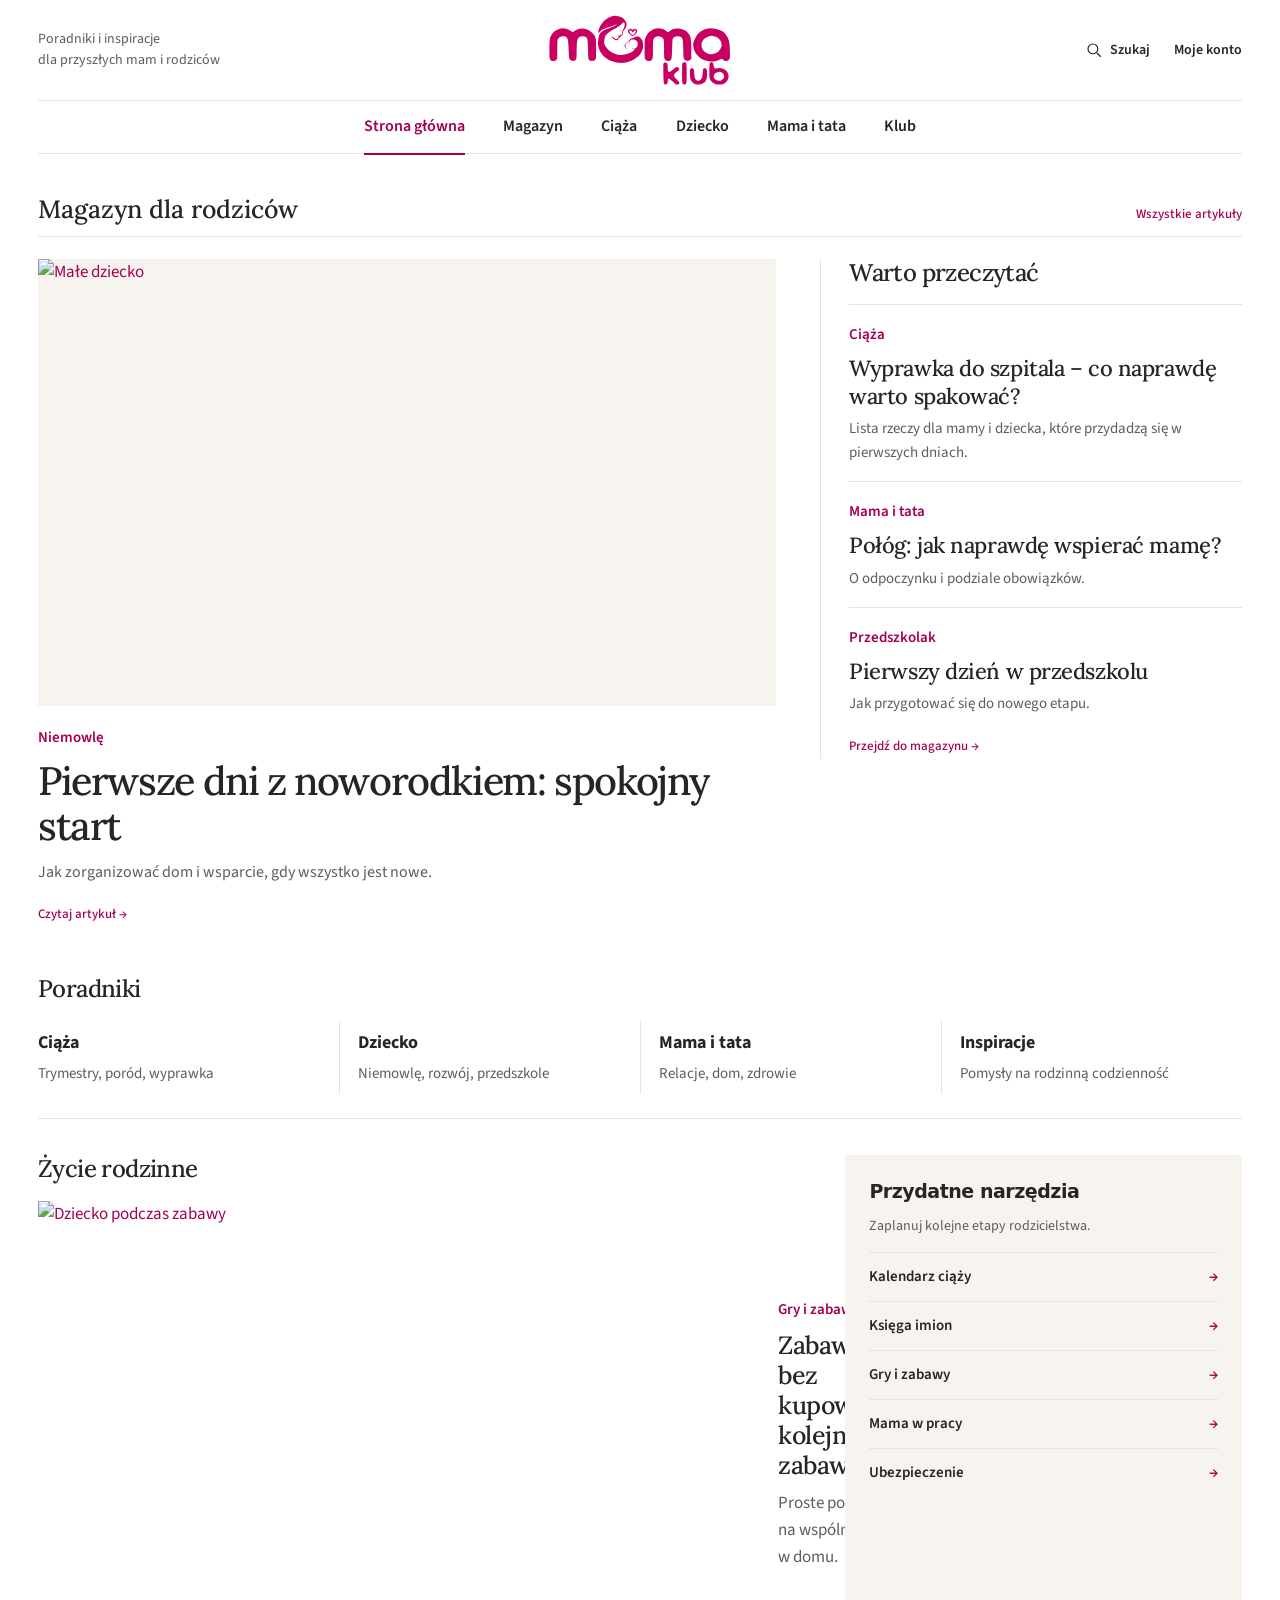
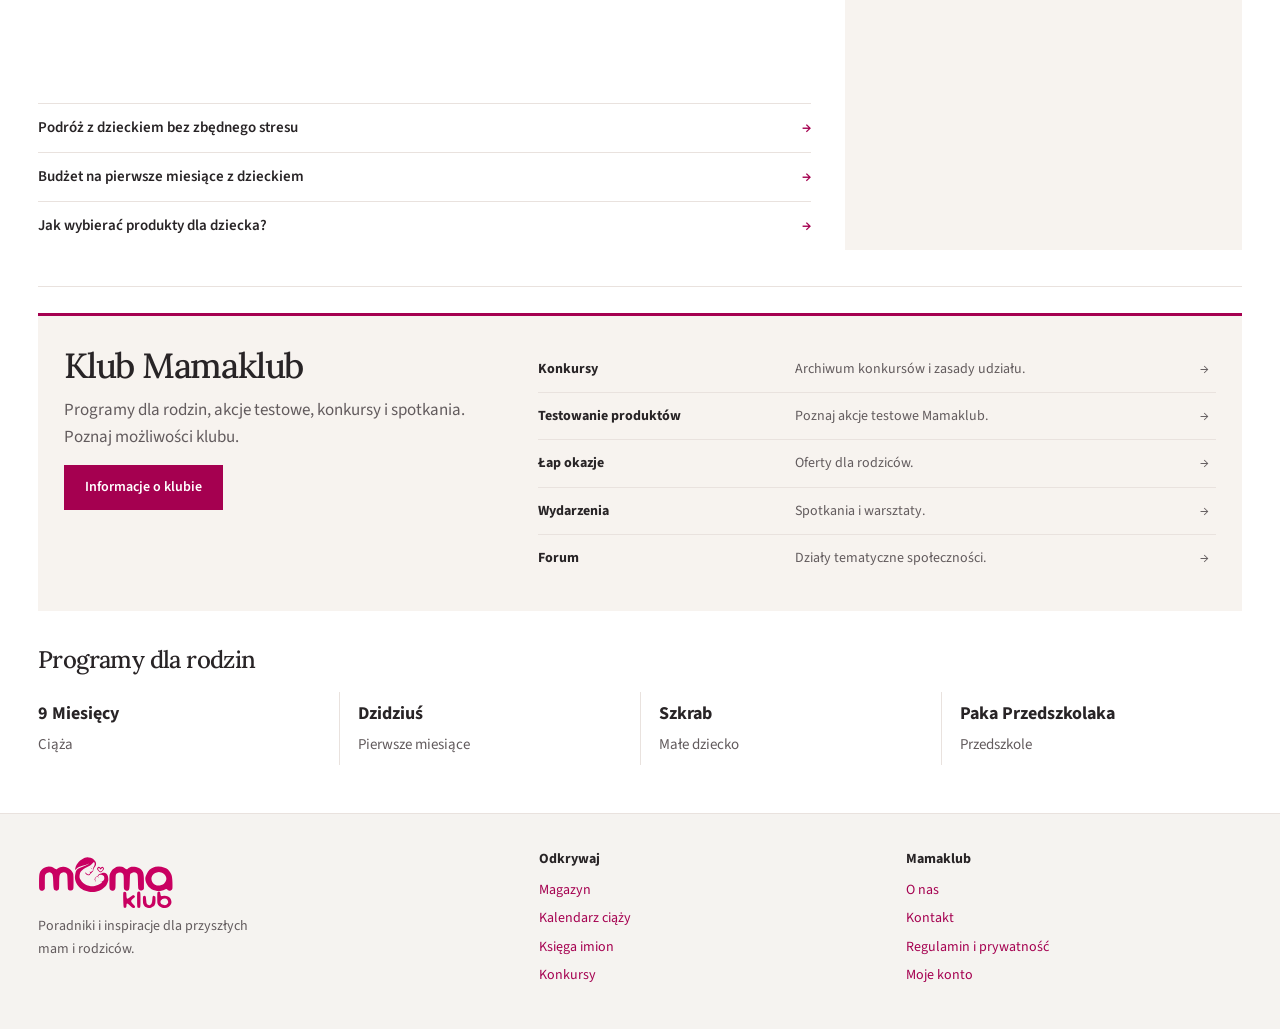
==== commit 2827a5fc: "Implement UI audit improvements on index.html" ====
--- a/index.html
+++ b/index.html
@@ -1,2 +1,2 @@
 <!doctype html>
-<html lang="pl"><head><meta charset="utf-8"><meta name="viewport" content="width=device-width, initial-scale=1"><meta name="description" content="Mamaklub – inspiracje dla kobiet w ciąży i rodziców. Poradniki, konkursy, testowanie produktów i społeczność."><title>Mamaklub – razem przez macierzyństwo</title><link rel="stylesheet" href="assets/site.css?v=editorial2"><link rel="icon" type="image/svg+xml" href="assets/favicon.svg"><meta property="og:type" content="website"><meta property="og:locale" content="pl_PL"><meta property="og:site_name" content="Mamaklub"><meta name="robots" content="noindex,follow"></head><body><a class="skip" href="#main">Przejdź do treści</a><header class="site-head"><div class="wrap mast"><div class="mast-meta">Poradniki i inspiracje<br>dla przyszłych mam i rodziców</div><a class="brand" href="index.html"><img src="assets/logo.svg" alt="Mama Klub – strona główna" width="164" height="64"></a><a class="mast-account" href="klub.html#konto">Moje konto</a><button class="menu" type="button" aria-expanded="false" aria-controls="site-nav">Menu</button><nav class="site-nav" id="site-nav" aria-label="Menu główne"><a href="index.html" aria-current="page">Strona główna</a><a href="magazyn.html">Magazyn</a><a href="poradniki.html#ciaza">Ciąża</a><a href="poradniki.html#dziecko">Dziecko</a><a href="poradniki.html#rodzina">Mama i tata</a><a href="klub.html">Klub</a><a class="account" href="klub.html#konto">Moje konto</a></nav></div></header><main id="main" class="wrap editorial"><div class="edition"><h1>Magazyn dla rodziców</h1><a href="magazyn.html">Wszystkie artykuły</a></div><div class="frontpage"><article class="lead-story"><a href="magazyn.html#pierwsze-dni" class="lead-image"><img src="https://images.unsplash.com/photo-1491013516836-7db643ee125a?auto=format&amp;fit=crop&amp;w=1200&amp;q=85" alt="Małe dziecko" width="900" height="650" fetchpriority="high"></a><div class="lead-caption"><a class="category" href="poradniki.html#dziecko">Niemowlę</a><h2><a href="magazyn.html#pierwsze-dni">Pierwsze dni z noworodkiem: spokojny start</a></h2><p>Jak zorganizować dom i wsparcie, gdy wszystko jest nowe.</p><a class="article-link" href="magazyn.html#pierwsze-dni">Czytaj artykuł →</a></div></article><aside class="editor-side"><h2 class="rule-title">Warto przeczytać</h2><article class="brief"><a class="category" href="magazyn.html#wyprawka">Ciąża</a><h3><a href="magazyn.html#wyprawka">Wyprawka do szpitala – co naprawdę warto spakować?</a></h3><p>Lista rzeczy dla mamy i dziecka, które przydadzą się w pierwszych dniach.</p></article><article class="brief"><a class="category" href="magazyn.html#polog">Mama i tata</a><h3><a href="magazyn.html#polog">Połóg: jak naprawdę wspierać mamę?</a></h3><p>O odpoczynku i podziale obowiązków.</p></article><article class="brief"><a class="category" href="magazyn.html#przedszkole">Przedszkolak</a><h3><a href="magazyn.html#przedszkole">Pierwszy dzień w przedszkolu</a></h3><p>Jak przygotować się do nowego etapu.</p></article><a class="article-link" href="magazyn.html">Przejdź do magazynu →</a></aside></div><section class="topic-band" aria-label="Tematy"><h2 class="rule-title">Poradniki</h2><div class="topic-list"><a href="poradniki.html#ciaza"><strong>Ciąża</strong><span>Trymestry, poród, wyprawka</span></a><a href="poradniki.html#dziecko"><strong>Dziecko</strong><span>Niemowlę, rozwój, przedszkole</span></a><a href="poradniki.html#rodzina"><strong>Mama i tata</strong><span>Relacje, dom, zdrowie</span></a><a href="poradniki.html#inspiracje"><strong>Inspiracje</strong><span>Pomysły na rodzinną codzienność</span></a></div></section><div class="midpage"><section class="feature"><h2 class="rule-title">Życie rodzinne</h2><article class="feature-story"><a href="magazyn.html#zabawy"><img src="https://images.unsplash.com/photo-1515488042361-ee00e0ddd4e4?auto=format&amp;fit=crop&amp;w=900&amp;q=82" alt="Dziecko podczas zabawy" width="720" height="480" loading="lazy"></a><div><a class="category" href="poradniki.html#zabawy">Gry i zabawy</a><h3><a href="magazyn.html#zabawy">Zabawa bez kupowania kolejnych zabawek</a></h3><p>Proste pomysły na wspólny czas w domu.</p></div></article><div class="headline-list"><a href="magazyn.html#podroz">Podróż z dzieckiem bez zbędnego stresu <span>→</span></a><a href="magazyn.html#budzet">Budżet na pierwsze miesiące z dzieckiem <span>→</span></a><a href="magazyn.html#zakupy">Jak wybierać produkty dla dziecka? <span>→</span></a></div></section><aside class="tool-panel"><h2>Przydatne narzędzia</h2><p>Zaplanuj kolejne etapy rodzicielstwa.</p><a href="poradniki.html#kalendarz">Kalendarz ciąży <span aria-hidden="true">→</span></a><a href="poradniki.html#imiona">Księga imion <span aria-hidden="true">→</span></a><a href="poradniki.html#zabawy">Gry i zabawy <span aria-hidden="true">→</span></a><a href="poradniki.html#praca">Mama w pracy <span aria-hidden="true">→</span></a><a href="poradniki.html#ubezpieczenie">Ubezpieczenie <span aria-hidden="true">→</span></a></aside></div><section class="club-editorial"><div class="club-intro"><h2>Klub Mamaklub</h2><p>Programy dla rodzin, akcje testowe, konkursy i spotkania. Poznaj możliwości klubu.</p><a class="btn" href="klub.html">Informacje o klubie</a></div><div class="club-list"><a href="klub.html#konkursy"><strong>Konkursy</strong><span>Archiwum konkursów i zasady udziału.</span><span aria-hidden="true">→</span></a><a href="klub.html#testowanie"><strong>Testowanie produktów</strong><span>Poznaj akcje testowe Mamaklub.</span><span aria-hidden="true">→</span></a><a href="klub.html#okazje"><strong>Łap okazje</strong><span>Oferty dla rodziców.</span><span aria-hidden="true">→</span></a><a href="klub.html#wydarzenia"><strong>Wydarzenia</strong><span>Spotkania i warsztaty.</span><span aria-hidden="true">→</span></a><a href="klub.html#forum"><strong>Forum</strong><span>Działy tematyczne społeczności.</span><span aria-hidden="true">→</span></a></div></section><section class="family-programs"><h2 class="rule-title">Programy dla rodzin</h2><div class="topic-list"><a href="klub.html#programy"><strong>9 Miesięcy</strong><span>Ciąża</span></a><a href="klub.html#programy"><strong>Dzidziuś</strong><span>Pierwsze miesiące</span></a><a href="klub.html#programy"><strong>Szkrab</strong><span>Małe dziecko</span></a><a href="klub.html#programy"><strong>Paka Przedszkolaka</strong><span>Przedszkole</span></a></div></section></main><footer class="site-foot"><div class="wrap footgrid"><div><a class="brand" href="index.html"><img src="assets/logo.svg" alt="Mama Klub" width="145" height="57"></a><p>Poradniki i inspiracje dla przyszłych mam i rodziców.</p></div><div><h3>Odkrywaj</h3><a href="magazyn.html">Magazyn</a><a href="poradniki.html#kalendarz">Kalendarz ciąży</a><a href="poradniki.html#imiona">Księga imion</a><a href="klub.html#konkursy">Konkursy</a></div><div><h3>Mamaklub</h3><a href="klub.html#onas">O nas</a><a href="klub.html#kontakt">Kontakt</a><a href="klub.html#regulamin">Regulamin i prywatność</a><a href="klub.html#konto">Moje konto</a></div></div></footer><script>(()=>{const b=document.querySelector('.menu'),n=document.querySelector('.site-nav');b.addEventListener('click',()=>{b.setAttribute('aria-expanded',String(n.classList.toggle('open')))});n.addEventListener('click',e=>{if(e.target.closest('a')){n.classList.remove('open');b.setAttribute('aria-expanded','false')}});document.addEventListener('keydown',e=>{if(e.key==='Escape'&&n.classList.contains('open')){n.classList.remove('open');b.setAttribute('aria-expanded','false');b.focus()}})})();</script></body></html>+<html lang="pl"><head><meta charset="utf-8"><meta name="viewport" content="width=device-width, initial-scale=1"><meta name="description" content="Mamaklub – inspiracje dla kobiet w ciąży i rodziców. Poradniki, konkursy, testowanie produktów i społeczność."><title>Mamaklub – razem przez macierzyństwo</title><link rel="stylesheet" href="assets/site.css?v=editorial3"><link rel="icon" type="image/svg+xml" href="assets/favicon.svg"><meta property="og:type" content="website"><meta property="og:locale" content="pl_PL"><meta property="og:site_name" content="Mamaklub"><meta name="robots" content="noindex,follow"><link rel="stylesheet" href="https://fonts.googleapis.com/css2?family=Lora:wght@400;500;600&amp;family=Source+Sans+3:wght@400;500;600;700&amp;display=swap"></head><body><a class="skip" href="#main">Przejdź do treści</a><header class="site-head"><div class="wrap mast"><div class="mast-meta">Poradniki i inspiracje<br>dla przyszłych mam i rodziców</div><a class="brand" href="index.html"><img src="assets/logo.svg" alt="Mama Klub – strona główna" width="164" height="64"></a><div class="mast-actions"><button type="button" class="search-open" data-search-open><svg viewBox="0 0 24 24" fill="none" stroke="currentColor" stroke-width="1.6" aria-hidden="true"><circle cx="10.5" cy="10.5" r="6.5"/><path d="m16 16 5 5"/></svg>Szukaj</button><a class="mast-account" href="klub.html#konto">Moje konto</a></div><button class="menu" type="button" aria-expanded="false" aria-controls="site-nav">Menu</button><nav class="site-nav" id="site-nav" aria-label="Menu główne"><a href="index.html" aria-current="page">Strona główna</a><a href="magazyn.html">Magazyn</a><a href="poradniki.html#ciaza">Ciąża</a><a href="poradniki.html#dziecko">Dziecko</a><a href="poradniki.html#rodzina">Mama i tata</a><a href="klub.html">Klub</a><a class="account" href="klub.html#konto">Moje konto</a></nav></div></header><main id="main" class="wrap editorial"><div class="edition"><h1>Magazyn dla rodziców</h1><a href="magazyn.html">Wszystkie artykuły</a></div><div class="frontpage"><article class="lead-story"><a href="magazyn.html#pierwsze-dni" class="lead-image"><img src="https://images.unsplash.com/photo-1491013516836-7db643ee125a?auto=format&amp;fit=crop&amp;w=1200&amp;q=85" alt="Małe dziecko" width="900" height="650" fetchpriority="high"></a><div class="lead-caption"><a class="category" href="poradniki.html#dziecko">Niemowlę</a><h2><a href="magazyn.html#pierwsze-dni">Pierwsze dni z noworodkiem: spokojny start</a></h2><p>Jak zorganizować dom i wsparcie, gdy wszystko jest nowe.</p><a class="article-link" href="magazyn.html#pierwsze-dni">Czytaj artykuł →</a></div></article><aside class="editor-side"><h2 class="rule-title">Warto przeczytać</h2><article class="brief"><a class="category" href="magazyn.html#wyprawka">Ciąża</a><h3><a href="magazyn.html#wyprawka">Wyprawka do szpitala – co naprawdę warto spakować?</a></h3><p>Lista rzeczy dla mamy i dziecka, które przydadzą się w pierwszych dniach.</p></article><article class="brief"><a class="category" href="magazyn.html#polog">Mama i tata</a><h3><a href="magazyn.html#polog">Połóg: jak naprawdę wspierać mamę?</a></h3><p>O odpoczynku i podziale obowiązków.</p></article><article class="brief"><a class="category" href="magazyn.html#przedszkole">Przedszkolak</a><h3><a href="magazyn.html#przedszkole">Pierwszy dzień w przedszkolu</a></h3><p>Jak przygotować się do nowego etapu.</p></article><a class="article-link" href="magazyn.html">Przejdź do magazynu →</a></aside></div><section class="topic-band" aria-label="Tematy"><h2 class="rule-title">Poradniki</h2><div class="topic-list"><a href="poradniki.html#ciaza"><strong>Ciąża</strong><span>Trymestry, poród, wyprawka</span></a><a href="poradniki.html#dziecko"><strong>Dziecko</strong><span>Niemowlę, rozwój, przedszkole</span></a><a href="poradniki.html#rodzina"><strong>Mama i tata</strong><span>Relacje, dom, zdrowie</span></a><a href="poradniki.html#inspiracje"><strong>Inspiracje</strong><span>Pomysły na rodzinną codzienność</span></a></div></section><div class="midpage"><section class="feature"><h2 class="rule-title">Życie rodzinne</h2><article class="feature-story"><a href="magazyn.html#zabawy"><img src="https://images.unsplash.com/photo-1515488042361-ee00e0ddd4e4?auto=format&amp;fit=crop&amp;w=900&amp;q=82" alt="Dziecko podczas zabawy" width="720" height="480" loading="lazy"></a><div><a class="category" href="poradniki.html#zabawy">Gry i zabawy</a><h3><a href="magazyn.html#zabawy">Zabawa bez kupowania kolejnych zabawek</a></h3><p>Proste pomysły na wspólny czas w domu.</p></div></article><div class="headline-list"><a href="magazyn.html#podroz">Podróż z dzieckiem bez zbędnego stresu <span>→</span></a><a href="magazyn.html#budzet">Budżet na pierwsze miesiące z dzieckiem <span>→</span></a><a href="magazyn.html#zakupy">Jak wybierać produkty dla dziecka? <span>→</span></a></div></section><aside class="tool-panel"><h2>Przydatne narzędzia</h2><p>Zaplanuj kolejne etapy rodzicielstwa.</p><a href="poradniki.html#kalendarz">Kalendarz ciąży <span aria-hidden="true">→</span></a><a href="poradniki.html#imiona">Księga imion <span aria-hidden="true">→</span></a><a href="poradniki.html#zabawy">Gry i zabawy <span aria-hidden="true">→</span></a><a href="poradniki.html#praca">Mama w pracy <span aria-hidden="true">→</span></a><a href="poradniki.html#ubezpieczenie">Ubezpieczenie <span aria-hidden="true">→</span></a></aside></div><section class="club-editorial"><div class="club-intro"><h2>Klub Mamaklub</h2><p>Programy dla rodzin, akcje testowe, konkursy i spotkania. Poznaj możliwości klubu.</p><a class="btn" href="klub.html">Informacje o klubie</a></div><div class="club-list"><a href="klub.html#konkursy"><strong>Konkursy</strong><span>Archiwum konkursów i zasady udziału.</span><span aria-hidden="true">→</span></a><a href="klub.html#testowanie"><strong>Testowanie produktów</strong><span>Poznaj akcje testowe Mamaklub.</span><span aria-hidden="true">→</span></a><a href="klub.html#okazje"><strong>Łap okazje</strong><span>Oferty dla rodziców.</span><span aria-hidden="true">→</span></a><a href="klub.html#wydarzenia"><strong>Wydarzenia</strong><span>Spotkania i warsztaty.</span><span aria-hidden="true">→</span></a><a href="klub.html#forum"><strong>Forum</strong><span>Działy tematyczne społeczności.</span><span aria-hidden="true">→</span></a></div></section><section class="family-programs"><h2 class="rule-title">Programy dla rodzin</h2><div class="topic-list"><a href="klub.html#programy"><strong>9 Miesięcy</strong><span>Ciąża</span></a><a href="klub.html#programy"><strong>Dzidziuś</strong><span>Pierwsze miesiące</span></a><a href="klub.html#programy"><strong>Szkrab</strong><span>Małe dziecko</span></a><a href="klub.html#programy"><strong>Paka Przedszkolaka</strong><span>Przedszkole</span></a></div></section></main><footer class="site-foot"><div class="wrap footgrid"><div><a class="brand" href="index.html"><img src="assets/logo.svg" alt="Mama Klub" width="145" height="57"></a><p>Poradniki i inspiracje dla przyszłych mam i rodziców.</p></div><div><h3>Odkrywaj</h3><a href="magazyn.html">Magazyn</a><a href="poradniki.html#kalendarz">Kalendarz ciąży</a><a href="poradniki.html#imiona">Księga imion</a><a href="klub.html#konkursy">Konkursy</a></div><div><h3>Mamaklub</h3><a href="klub.html#onas">O nas</a><a href="klub.html#kontakt">Kontakt</a><a href="klub.html#regulamin">Regulamin i prywatność</a><a href="klub.html#konto">Moje konto</a></div></div></footer><script>(()=>{const b=document.querySelector('.menu'),n=document.querySelector('.site-nav');b.addEventListener('click',()=>{b.setAttribute('aria-expanded',String(n.classList.toggle('open')))});n.addEventListener('click',e=>{if(e.target.closest('a')){n.classList.remove('open');b.setAttribute('aria-expanded','false')}});document.addEventListener('keydown',e=>{if(e.key==='Escape'&&n.classList.contains('open')){n.classList.remove('open');b.setAttribute('aria-expanded','false');b.focus()}})})();</script><dialog id="global-search" class="search-dialog" aria-labelledby="search-title"><div class="search-head"><h2 id="search-title">Szukaj w Mamaklub</h2><button type="button" data-close aria-label="Zamknij wyszukiwarkę">Zamknij</button></div><label for="global-query">Szukana fraza</label><input id="global-query" type="search" placeholder="np. wyprawka, ciąża, konkurs" autocomplete="off"><p class="search-status" aria-live="polite"></p><div class="search-results"></div></dialog><script src="assets/search.js" defer></script></body></html>
--- a/assets/site.css
+++ b/assets/site.css
@@ -10,3 +10,11 @@
 .site-head{border:0}.mast{position:relative;display:grid;grid-template-columns:1fr auto 1fr;min-height:112px;padding-top:14px;padding-bottom:14px;gap:0 20px}.brand{grid-column:2;justify-self:center}.brand img{width:184px;height:auto}.mast-meta{grid-column:1;grid-row:1;font-size:12px;line-height:1.5;color:var(--muted);max-width:190px}.mast-account{grid-column:3;grid-row:1;justify-self:end;color:var(--ink);font-size:13px;font-weight:600}.site-nav{grid-column:1/-1;justify-content:center;gap:clamp(15px,3vw,40px);width:100%;border-top:1px solid var(--line);border-bottom:1px solid var(--line);padding:13px 0;margin-top:14px;font-size:14px}.site-nav a[aria-current]{text-decoration:none;border-bottom:2px solid var(--rose);margin-bottom:-15px;padding-bottom:13px}.site-nav .account{display:none}.menu{display:none}.edition{border-bottom:1px solid var(--line);padding:26px 0 11px;margin-bottom:22px}.edition h1{font:500 25px/1.2 Georgia,serif}.edition a,.article-link{font-weight:500}.frontpage{grid-template-columns:minmax(0,1.75fr) minmax(0,1fr);gap:44px}.lead-image{aspect-ratio:1.85}.lead-caption h2{font-size:clamp(28px,3.1vw,44px);max-width:28ch;line-height:1.14}.lead-caption p{font-size:16px}.editor-side{padding-left:30px}.rule-title{font:500 24px/1.2 Georgia,serif}.brief{padding:16px 0}.brief h3{font-size:22px;line-height:1.25}.category{letter-spacing:0;font-size:12px;text-transform:none}.topic-band{margin-top:24px}.topic-list strong{font-size:16px}.topic-list .arrow{display:none}.topic-list a{padding-right:12px}.club-editorial{background:var(--cream);border-top:3px solid var(--rose);padding:30px 0;gap:45px;margin-top:26px}.club-intro{padding-left:26px}.club-list{padding-right:26px}.club-list a{border-color:var(--line)}.site-foot{background:#f5f3f0}.footgrid .brand{display:block}.footgrid .brand img{width:136px}.editorial .btn{border-radius:0}.head h1,.subhero h1{font-size:clamp(32px,4vw,48px)}.story h3{font:500 22px/1.25 Georgia,serif}.story .eyebrow,.subhero .eyebrow{letter-spacing:0;text-transform:none}.filters button{border-radius:0}.reading h2{font-size:clamp(28px,4vw,44px)}
 @media(max-width:900px){.mast{display:flex;flex-wrap:wrap;min-height:78px;justify-content:space-between;gap:12px}.mast .brand{order:0}.mast-meta,.mast-account{display:none}.menu{display:inline-flex;order:1}.site-nav{display:none;order:2;align-items:stretch;border:0;margin:0;padding:10px 0 4px;gap:10px}.site-nav.open{display:flex}.site-nav a[aria-current]{border:0;margin:0;padding:0}.site-nav .account{display:block}.wrap{padding-inline:24px}.frontpage{gap:24px}.club-intro,.club-list{padding-inline:20px}}
 @media(max-width:540px){.wrap{padding-inline:18px}.mast .brand img{width:143px}.edition h1{font-size:19px}.lead-image{aspect-ratio:1.4}.lead-caption h2{font-size:31px}.editor-side{padding-left:0}.club-editorial{gap:16px}.brief h3{font-size:21px}}
+
+/* Editorial refinement */
+:root{--ink:#282426;--rose:#a50050;--cream:#f7f3ef;--line:#e9e2de}
+body{font-family:"Source Sans 3",Arial,sans-serif;font-size:17px}
+h1,h2,.brief h3,.story h3,.feature-story h3,.rule-title,.edition h1{font-family:"Lora",Georgia,serif;font-weight:500}
+.site-nav,.mast-meta,.mast-account,.btn,button{font-family:"Source Sans 3",Arial,sans-serif}.site-nav{font-size:16px}.mast-meta,.mast-account{font-size:14px}.mast{min-height:96px}.mast-actions{grid-column:3;grid-row:1;justify-self:end;display:flex;align-items:center;gap:16px}.search-open{color:var(--ink);background:none;border:0;padding:8px;font-size:14px;gap:7px}.search-open svg{width:18px;height:18px}.mast-account{white-space:nowrap}.lead-caption h2{font-size:clamp(30px,3.1vw,43px);letter-spacing:-.035em}.lead-image{aspect-ratio:1.65}.lead-caption{padding-top:18px}.brief h3{font-size:22px}.brief p,.category{font-size:15px}.category{font-weight:600}.editor-side{padding-left:28px}.rule-title{font-size:24px}.topic-list span:not(.arrow){font-size:15px}.topic-list strong{font-size:18px}.feature-story h3{font-size:25px}.head .eyebrow,.subhero .eyebrow{display:none}.head h1,.subhero h1{font-size:clamp(32px,4vw,48px)}.head p,.subhero p{font-size:18px}.magazine-grid{grid-template-columns:repeat(2,minmax(0,1fr));gap:0 32px;padding:16px 0 34px}.magazine-grid .story{display:grid;grid-template-columns:1fr;align-content:start;gap:7px;padding:22px 0}.magazine-grid .story:has(.story-image){grid-template-columns:140px 1fr;column-gap:18px}.story-image{grid-row:1/5;width:140px;height:130px;object-fit:cover}.story .eyebrow{margin:0;color:var(--rose);font-size:13px;font-weight:600;letter-spacing:0;text-transform:none}.story h3{margin:0;font-size:23px;line-height:1.3}.story h3 a{color:var(--ink)}.story p{margin:0;font-size:16px}.reading{max-width:740px;padding:25px 0 48px}.reading h2{line-height:1.17}.reading .article-image{width:100%;max-height:430px;object-fit:cover;margin:22px 0 30px}.reading p:not(.byline):not(.source){font-size:19px;line-height:1.75}.reading .byline{border-bottom:1px solid var(--line);padding-bottom:16px}.guide-page>section:not(#kalendarz):not(#imiona) .grid{display:block;max-width:860px}.guide-page>section:not(#kalendarz):not(#imiona) .tile{display:grid;grid-template-columns:220px 1fr;gap:20px;padding:15px 0}.guide-page>section .eyebrow{display:none}.guide-page>section .tile h3{margin:0}.guide-page>section .tile p{margin:0}.guide-page #kalendarz{background:var(--cream);padding:30px;margin:30px 0;border:0}.club-page #programy .grid{grid-template-columns:repeat(2,minmax(0,1fr));gap:18px}.club-page #programy .tile{background:var(--cream);padding:24px;border:0;border-left:3px solid var(--rose)}.club-page #konkursy .grid,.club-page #testowanie .grid{display:block}.club-page #konkursy .tile,.club-page #testowanie .tile{display:grid;grid-template-columns:100px 1fr 1.3fr;align-items:start;gap:16px;padding:18px 0}.club-page #konkursy .tile>* , .club-page #testowanie .tile>*{margin:0}.club-page #forum .tile p{font-size:15px}.club-page #konto{background:var(--cream);padding:30px;margin:26px 0}.search-dialog{border:1px solid var(--line);width:min(680px,calc(100% - 32px));max-height:85vh;padding:28px;color:var(--ink);background:#fff}.search-dialog::backdrop{background:#29232688}.search-head{display:flex;align-items:center;justify-content:space-between;gap:12px}.search-head h2{font-size:28px}.search-head button{background:white;color:var(--ink);border:1px solid var(--line)}.search-dialog input{width:100%}.search-results a{display:block;padding:14px 0;border-top:1px solid var(--line);color:var(--ink)}.search-results small,.search-results strong,.search-results span{display:block}.search-results small{color:var(--rose)}.search-results span{color:var(--muted);font-size:15px}.search-status{font-size:15px}
+@media(max-width:900px){.mast-actions{display:flex;margin-left:auto;gap:0}.mast-actions .mast-account{display:none}.mast .menu{order:2}.mast .site-nav{order:3}.editor-side{padding-left:0}.mast-actions{order:1}.search-open{padding:6px}.magazine-grid{gap:0 20px}}
+@media(max-width:650px){.magazine-grid{grid-template-columns:1fr}.magazine-grid .story:has(.story-image){grid-template-columns:108px 1fr;gap:6px 12px}.story-image{width:108px;height:110px}.guide-page>section:not(#kalendarz):not(#imiona) .tile{grid-template-columns:1fr;gap:4px}.club-page #konkursy .tile,.club-page #testowanie .tile{grid-template-columns:1fr;gap:5px}.club-page #programy .grid{grid-template-columns:1fr}.guide-page #kalendarz,.club-page #konto{padding:20px}.search-dialog{padding:18px}.lead-caption h2{font-size:30px}}
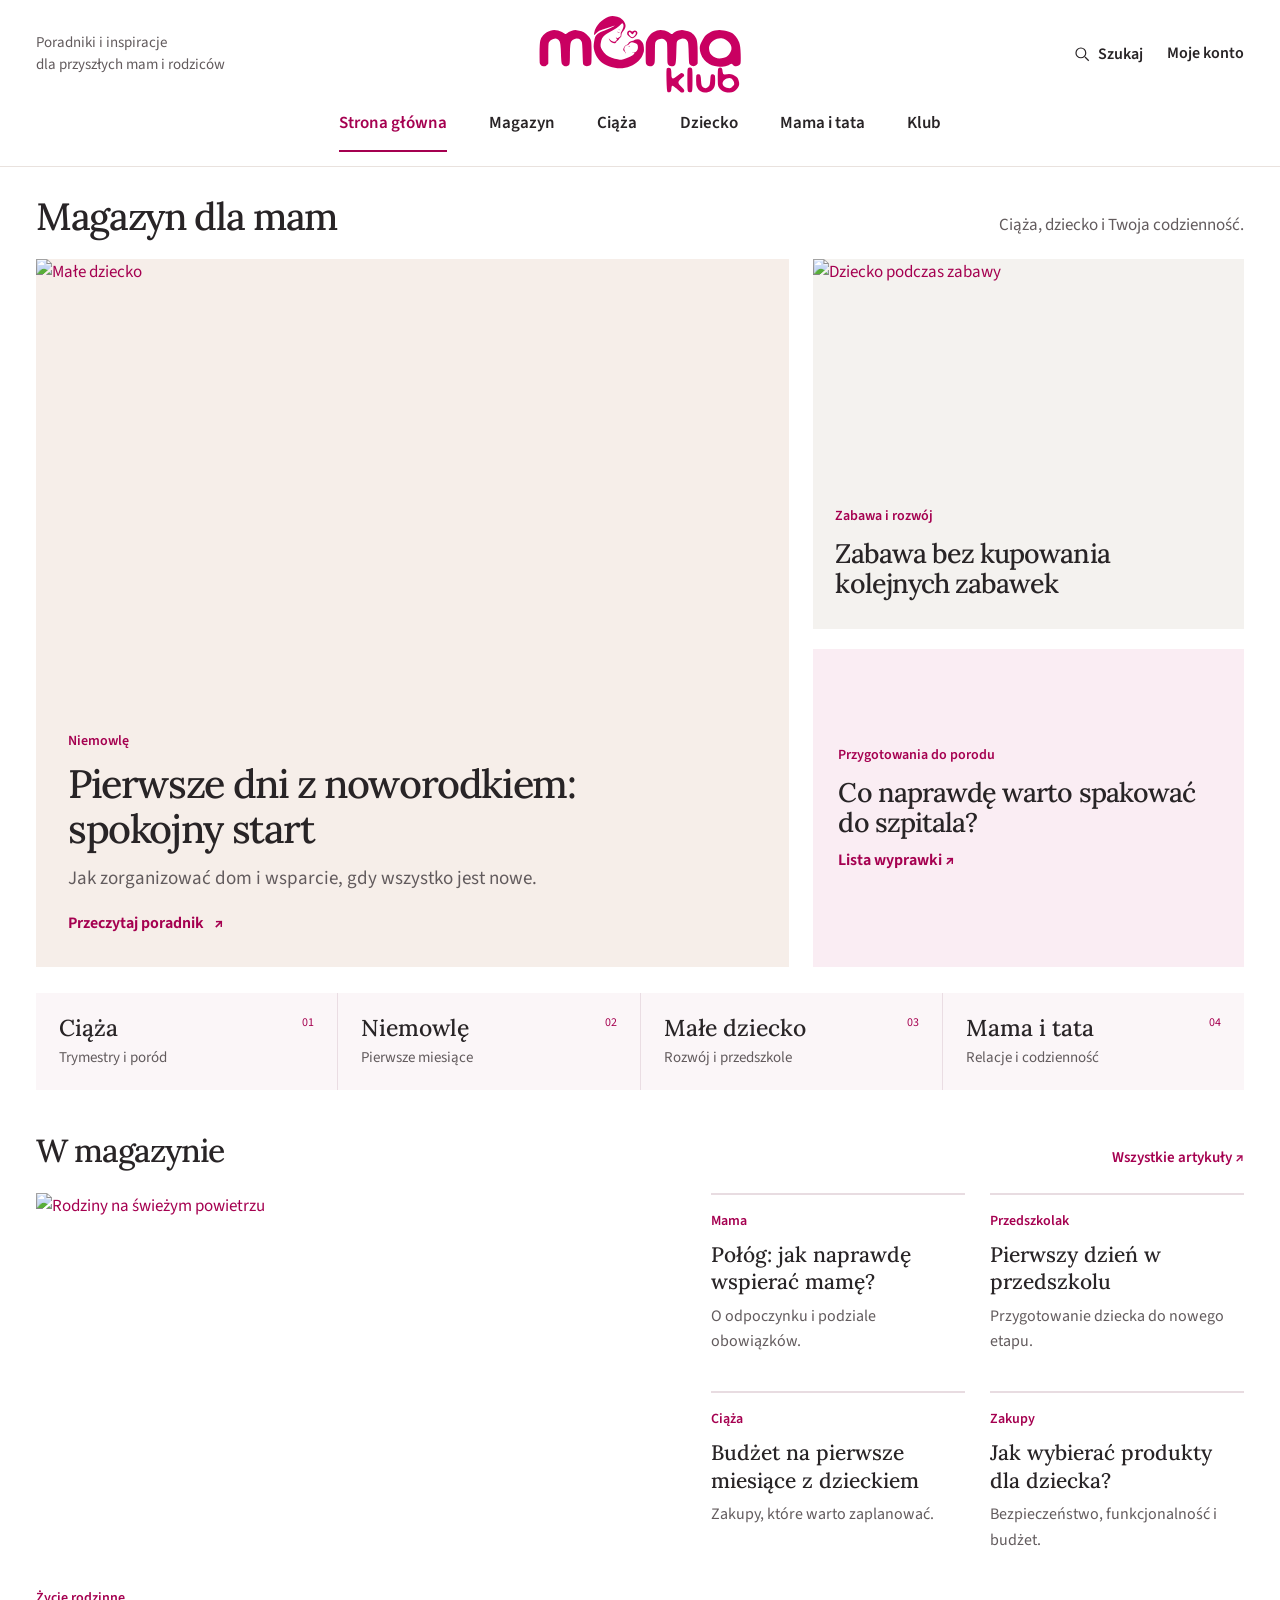
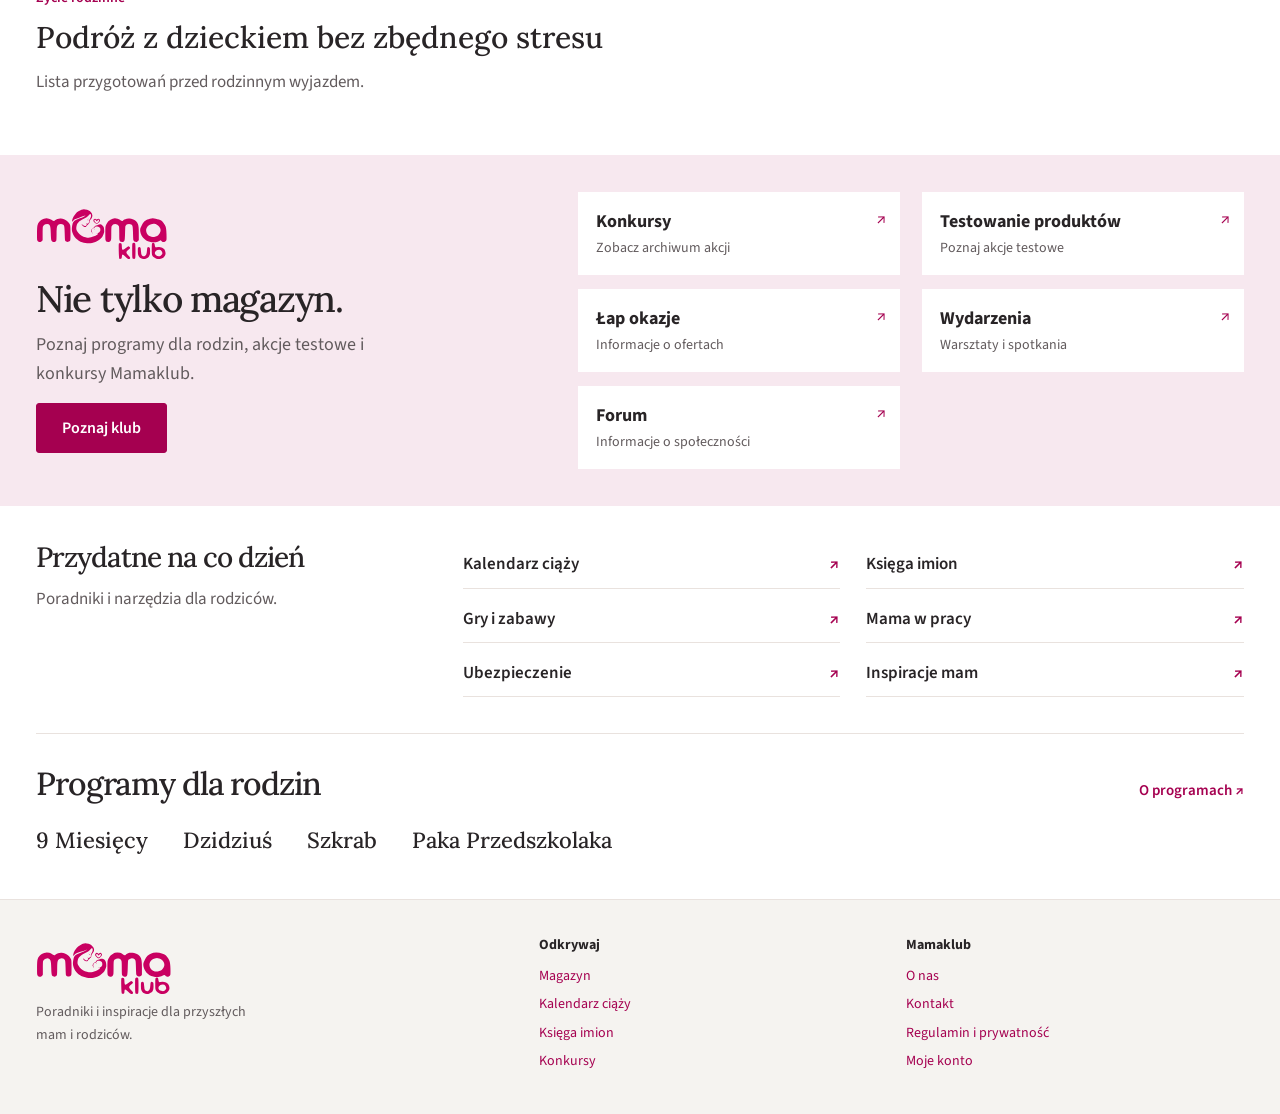
==== commit d7c7ab54: "Rebuild homepage as a contemporary mothers magazine and family portal" ====
--- a/index.html
+++ b/index.html
@@ -1,2 +1,2 @@
 <!doctype html>
-<html lang="pl"><head><meta charset="utf-8"><meta name="viewport" content="width=device-width, initial-scale=1"><meta name="description" content="Mamaklub – inspiracje dla kobiet w ciąży i rodziców. Poradniki, konkursy, testowanie produktów i społeczność."><title>Mamaklub – razem przez macierzyństwo</title><link rel="stylesheet" href="assets/site.css?v=editorial3"><link rel="icon" type="image/svg+xml" href="assets/favicon.svg"><meta property="og:type" content="website"><meta property="og:locale" content="pl_PL"><meta property="og:site_name" content="Mamaklub"><meta name="robots" content="noindex,follow"><link rel="stylesheet" href="https://fonts.googleapis.com/css2?family=Lora:wght@400;500;600&amp;family=Source+Sans+3:wght@400;500;600;700&amp;display=swap"></head><body><a class="skip" href="#main">Przejdź do treści</a><header class="site-head"><div class="wrap mast"><div class="mast-meta">Poradniki i inspiracje<br>dla przyszłych mam i rodziców</div><a class="brand" href="index.html"><img src="assets/logo.svg" alt="Mama Klub – strona główna" width="164" height="64"></a><div class="mast-actions"><button type="button" class="search-open" data-search-open><svg viewBox="0 0 24 24" fill="none" stroke="currentColor" stroke-width="1.6" aria-hidden="true"><circle cx="10.5" cy="10.5" r="6.5"/><path d="m16 16 5 5"/></svg>Szukaj</button><a class="mast-account" href="klub.html#konto">Moje konto</a></div><button class="menu" type="button" aria-expanded="false" aria-controls="site-nav">Menu</button><nav class="site-nav" id="site-nav" aria-label="Menu główne"><a href="index.html" aria-current="page">Strona główna</a><a href="magazyn.html">Magazyn</a><a href="poradniki.html#ciaza">Ciąża</a><a href="poradniki.html#dziecko">Dziecko</a><a href="poradniki.html#rodzina">Mama i tata</a><a href="klub.html">Klub</a><a class="account" href="klub.html#konto">Moje konto</a></nav></div></header><main id="main" class="wrap editorial"><div class="edition"><h1>Magazyn dla rodziców</h1><a href="magazyn.html">Wszystkie artykuły</a></div><div class="frontpage"><article class="lead-story"><a href="magazyn.html#pierwsze-dni" class="lead-image"><img src="https://images.unsplash.com/photo-1491013516836-7db643ee125a?auto=format&amp;fit=crop&amp;w=1200&amp;q=85" alt="Małe dziecko" width="900" height="650" fetchpriority="high"></a><div class="lead-caption"><a class="category" href="poradniki.html#dziecko">Niemowlę</a><h2><a href="magazyn.html#pierwsze-dni">Pierwsze dni z noworodkiem: spokojny start</a></h2><p>Jak zorganizować dom i wsparcie, gdy wszystko jest nowe.</p><a class="article-link" href="magazyn.html#pierwsze-dni">Czytaj artykuł →</a></div></article><aside class="editor-side"><h2 class="rule-title">Warto przeczytać</h2><article class="brief"><a class="category" href="magazyn.html#wyprawka">Ciąża</a><h3><a href="magazyn.html#wyprawka">Wyprawka do szpitala – co naprawdę warto spakować?</a></h3><p>Lista rzeczy dla mamy i dziecka, które przydadzą się w pierwszych dniach.</p></article><article class="brief"><a class="category" href="magazyn.html#polog">Mama i tata</a><h3><a href="magazyn.html#polog">Połóg: jak naprawdę wspierać mamę?</a></h3><p>O odpoczynku i podziale obowiązków.</p></article><article class="brief"><a class="category" href="magazyn.html#przedszkole">Przedszkolak</a><h3><a href="magazyn.html#przedszkole">Pierwszy dzień w przedszkolu</a></h3><p>Jak przygotować się do nowego etapu.</p></article><a class="article-link" href="magazyn.html">Przejdź do magazynu →</a></aside></div><section class="topic-band" aria-label="Tematy"><h2 class="rule-title">Poradniki</h2><div class="topic-list"><a href="poradniki.html#ciaza"><strong>Ciąża</strong><span>Trymestry, poród, wyprawka</span></a><a href="poradniki.html#dziecko"><strong>Dziecko</strong><span>Niemowlę, rozwój, przedszkole</span></a><a href="poradniki.html#rodzina"><strong>Mama i tata</strong><span>Relacje, dom, zdrowie</span></a><a href="poradniki.html#inspiracje"><strong>Inspiracje</strong><span>Pomysły na rodzinną codzienność</span></a></div></section><div class="midpage"><section class="feature"><h2 class="rule-title">Życie rodzinne</h2><article class="feature-story"><a href="magazyn.html#zabawy"><img src="https://images.unsplash.com/photo-1515488042361-ee00e0ddd4e4?auto=format&amp;fit=crop&amp;w=900&amp;q=82" alt="Dziecko podczas zabawy" width="720" height="480" loading="lazy"></a><div><a class="category" href="poradniki.html#zabawy">Gry i zabawy</a><h3><a href="magazyn.html#zabawy">Zabawa bez kupowania kolejnych zabawek</a></h3><p>Proste pomysły na wspólny czas w domu.</p></div></article><div class="headline-list"><a href="magazyn.html#podroz">Podróż z dzieckiem bez zbędnego stresu <span>→</span></a><a href="magazyn.html#budzet">Budżet na pierwsze miesiące z dzieckiem <span>→</span></a><a href="magazyn.html#zakupy">Jak wybierać produkty dla dziecka? <span>→</span></a></div></section><aside class="tool-panel"><h2>Przydatne narzędzia</h2><p>Zaplanuj kolejne etapy rodzicielstwa.</p><a href="poradniki.html#kalendarz">Kalendarz ciąży <span aria-hidden="true">→</span></a><a href="poradniki.html#imiona">Księga imion <span aria-hidden="true">→</span></a><a href="poradniki.html#zabawy">Gry i zabawy <span aria-hidden="true">→</span></a><a href="poradniki.html#praca">Mama w pracy <span aria-hidden="true">→</span></a><a href="poradniki.html#ubezpieczenie">Ubezpieczenie <span aria-hidden="true">→</span></a></aside></div><section class="club-editorial"><div class="club-intro"><h2>Klub Mamaklub</h2><p>Programy dla rodzin, akcje testowe, konkursy i spotkania. Poznaj możliwości klubu.</p><a class="btn" href="klub.html">Informacje o klubie</a></div><div class="club-list"><a href="klub.html#konkursy"><strong>Konkursy</strong><span>Archiwum konkursów i zasady udziału.</span><span aria-hidden="true">→</span></a><a href="klub.html#testowanie"><strong>Testowanie produktów</strong><span>Poznaj akcje testowe Mamaklub.</span><span aria-hidden="true">→</span></a><a href="klub.html#okazje"><strong>Łap okazje</strong><span>Oferty dla rodziców.</span><span aria-hidden="true">→</span></a><a href="klub.html#wydarzenia"><strong>Wydarzenia</strong><span>Spotkania i warsztaty.</span><span aria-hidden="true">→</span></a><a href="klub.html#forum"><strong>Forum</strong><span>Działy tematyczne społeczności.</span><span aria-hidden="true">→</span></a></div></section><section class="family-programs"><h2 class="rule-title">Programy dla rodzin</h2><div class="topic-list"><a href="klub.html#programy"><strong>9 Miesięcy</strong><span>Ciąża</span></a><a href="klub.html#programy"><strong>Dzidziuś</strong><span>Pierwsze miesiące</span></a><a href="klub.html#programy"><strong>Szkrab</strong><span>Małe dziecko</span></a><a href="klub.html#programy"><strong>Paka Przedszkolaka</strong><span>Przedszkole</span></a></div></section></main><footer class="site-foot"><div class="wrap footgrid"><div><a class="brand" href="index.html"><img src="assets/logo.svg" alt="Mama Klub" width="145" height="57"></a><p>Poradniki i inspiracje dla przyszłych mam i rodziców.</p></div><div><h3>Odkrywaj</h3><a href="magazyn.html">Magazyn</a><a href="poradniki.html#kalendarz">Kalendarz ciąży</a><a href="poradniki.html#imiona">Księga imion</a><a href="klub.html#konkursy">Konkursy</a></div><div><h3>Mamaklub</h3><a href="klub.html#onas">O nas</a><a href="klub.html#kontakt">Kontakt</a><a href="klub.html#regulamin">Regulamin i prywatność</a><a href="klub.html#konto">Moje konto</a></div></div></footer><script>(()=>{const b=document.querySelector('.menu'),n=document.querySelector('.site-nav');b.addEventListener('click',()=>{b.setAttribute('aria-expanded',String(n.classList.toggle('open')))});n.addEventListener('click',e=>{if(e.target.closest('a')){n.classList.remove('open');b.setAttribute('aria-expanded','false')}});document.addEventListener('keydown',e=>{if(e.key==='Escape'&&n.classList.contains('open')){n.classList.remove('open');b.setAttribute('aria-expanded','false');b.focus()}})})();</script><dialog id="global-search" class="search-dialog" aria-labelledby="search-title"><div class="search-head"><h2 id="search-title">Szukaj w Mamaklub</h2><button type="button" data-close aria-label="Zamknij wyszukiwarkę">Zamknij</button></div><label for="global-query">Szukana fraza</label><input id="global-query" type="search" placeholder="np. wyprawka, ciąża, konkurs" autocomplete="off"><p class="search-status" aria-live="polite"></p><div class="search-results"></div></dialog><script src="assets/search.js" defer></script></body></html>+<html lang="pl"><head><meta charset="utf-8"><meta name="viewport" content="width=device-width, initial-scale=1"><meta name="description" content="Mamaklub – inspiracje dla kobiet w ciąży i rodziców. Poradniki, konkursy, testowanie produktów i społeczność."><title>Mamaklub – razem przez macierzyństwo</title><link rel="stylesheet" href="assets/site.css?v=mama4"><link rel="icon" type="image/svg+xml" href="assets/favicon.svg"><meta property="og:type" content="website"><meta property="og:locale" content="pl_PL"><meta property="og:site_name" content="Mamaklub"><meta name="robots" content="noindex,follow"><link rel="stylesheet" href="https://fonts.googleapis.com/css2?family=Lora:wght@400;500;600&amp;family=Source+Sans+3:wght@400;500;600;700&amp;display=swap"></head><body><a class="skip" href="#main">Przejdź do treści</a><header class="site-head"><div class="wrap mast"><div class="mast-meta">Poradniki i inspiracje<br>dla przyszłych mam i rodziców</div><a class="brand" href="index.html"><img src="assets/logo.svg" alt="Mama Klub – strona główna" width="164" height="64"></a><div class="mast-actions"><button type="button" class="search-open" data-search-open><svg viewBox="0 0 24 24" fill="none" stroke="currentColor" stroke-width="1.6" aria-hidden="true"><circle cx="10.5" cy="10.5" r="6.5"/><path d="m16 16 5 5"/></svg>Szukaj</button><a class="mast-account" href="klub.html#konto">Moje konto</a></div><button class="menu" type="button" aria-expanded="false" aria-controls="site-nav">Menu</button><nav class="site-nav" id="site-nav" aria-label="Menu główne"><a href="index.html" aria-current="page">Strona główna</a><a href="magazyn.html">Magazyn</a><a href="poradniki.html#ciaza">Ciąża</a><a href="poradniki.html#dziecko">Dziecko</a><a href="poradniki.html#rodzina">Mama i tata</a><a href="klub.html">Klub</a><a class="account" href="klub.html#konto">Moje konto</a></nav></div></header><main id="main" class="mother-portal"><div class="wrap"><div class="welcome"><h1>Magazyn dla mam</h1><p>Ciąża, dziecko i Twoja codzienność.</p></div><div class="cover-layout"><article class="cover-main"><a class="cover-photo" href="magazyn.html#pierwsze-dni"><img src="https://images.unsplash.com/photo-1491013516836-7db643ee125a?auto=format&amp;fit=crop&amp;w=1200&amp;q=85" alt="Małe dziecko" width="1200" height="800" fetchpriority="high"></a><div class="cover-copy"><a class="category" href="poradniki.html#dziecko">Niemowlę</a><h2><a href="magazyn.html#pierwsze-dni">Pierwsze dni z noworodkiem: spokojny start</a></h2><p>Jak zorganizować dom i wsparcie, gdy wszystko jest nowe.</p><a class="read-link" href="magazyn.html#pierwsze-dni">Przeczytaj poradnik <span aria-hidden="true">↗</span></a></div></article><aside class="cover-side"><article class="side-feature"><a href="magazyn.html#zabawy"><img src="https://images.unsplash.com/photo-1515488042361-ee00e0ddd4e4?auto=format&amp;fit=crop&amp;w=650&amp;q=85" alt="Dziecko podczas zabawy" width="650" height="450" loading="lazy"></a><div><a class="category" href="poradniki.html#zabawy">Zabawa i rozwój</a><h2><a href="magazyn.html#zabawy">Zabawa bez kupowania kolejnych zabawek</a></h2></div></article><article class="side-text"><a class="category" href="poradniki.html#ciaza">Przygotowania do porodu</a><h2><a href="magazyn.html#wyprawka">Co naprawdę warto spakować do szpitala?</a></h2><a class="read-link" href="magazyn.html#wyprawka">Lista wyprawki ↗</a></article></aside></div><nav class="life-stages" aria-label="Etapy rodzicielstwa"><a href="poradniki.html#ciaza"><span>01</span><strong>Ciąża</strong><small>Trymestry i poród</small></a><a href="poradniki.html#dziecko"><span>02</span><strong>Niemowlę</strong><small>Pierwsze miesiące</small></a><a href="magazyn.html#przedszkole"><span>03</span><strong>Małe dziecko</strong><small>Rozwój i przedszkole</small></a><a href="poradniki.html#rodzina"><span>04</span><strong>Mama i tata</strong><small>Relacje i codzienność</small></a></nav><section class="mag-section"><div class="mag-heading"><h2>W magazynie</h2><a href="magazyn.html">Wszystkie artykuły ↗</a></div><div class="mag-spread"><article class="mag-feature"><a href="magazyn.html#podroz"><img src="https://images.unsplash.com/photo-1511895426328-dc8714191300?auto=format&amp;fit=crop&amp;w=950&amp;q=85" alt="Rodziny na świeżym powietrzu" width="950" height="600" loading="lazy"></a><a class="category" href="poradniki.html#rodzina">Życie rodzinne</a><h3><a href="magazyn.html#podroz">Podróż z dzieckiem bez zbędnego stresu</a></h3><p>Lista przygotowań przed rodzinnym wyjazdem.</p></article><div class="mag-digest"><article><a class="category" href="magazyn.html#polog">Mama</a><h3><a href="magazyn.html#polog">Połóg: jak naprawdę wspierać mamę?</a></h3><p>O odpoczynku i podziale obowiązków.</p></article><article><a class="category" href="magazyn.html#przedszkole">Przedszkolak</a><h3><a href="magazyn.html#przedszkole">Pierwszy dzień w przedszkolu</a></h3><p>Przygotowanie dziecka do nowego etapu.</p></article><article><a class="category" href="magazyn.html#budzet">Ciąża</a><h3><a href="magazyn.html#budzet">Budżet na pierwsze miesiące z dzieckiem</a></h3><p>Zakupy, które warto zaplanować.</p></article><article><a class="category" href="magazyn.html#zakupy">Zakupy</a><h3><a href="magazyn.html#zakupy">Jak wybierać produkty dla dziecka?</a></h3><p>Bezpieczeństwo, funkcjonalność i budżet.</p></article></div></div></section></div><div class="club-band"><div class="wrap club-spread"><div class="club-lead"><img src="assets/logo.svg" alt="Mama Klub" width="180" height="70"><h2>Nie tylko magazyn.</h2><p>Poznaj programy dla rodzin, akcje testowe i konkursy Mamaklub.</p><a class="btn" href="klub.html">Poznaj klub</a></div><div class="club-options"><a href="klub.html#konkursy"><strong>Konkursy</strong><small>Zobacz archiwum akcji</small><span aria-hidden="true">↗</span></a><a href="klub.html#testowanie"><strong>Testowanie produktów</strong><small>Poznaj akcje testowe</small><span aria-hidden="true">↗</span></a><a href="klub.html#okazje"><strong>Łap okazje</strong><small>Informacje o ofertach</small><span aria-hidden="true">↗</span></a><a href="klub.html#wydarzenia"><strong>Wydarzenia</strong><small>Warsztaty i spotkania</small><span aria-hidden="true">↗</span></a><a href="klub.html#forum"><strong>Forum</strong><small>Informacje o społeczności</small><span aria-hidden="true">↗</span></a></div></div></div><div class="wrap"><section class="utility-strip"><div><h2>Przydatne na co dzień</h2><p>Poradniki i narzędzia dla rodziców.</p></div><div class="utility-links"><a href="poradniki.html#kalendarz">Kalendarz ciąży <span aria-hidden="true">↗</span></a><a href="poradniki.html#imiona">Księga imion <span aria-hidden="true">↗</span></a><a href="poradniki.html#zabawy">Gry i zabawy <span aria-hidden="true">↗</span></a><a href="poradniki.html#praca">Mama w pracy <span aria-hidden="true">↗</span></a><a href="poradniki.html#ubezpieczenie">Ubezpieczenie <span aria-hidden="true">↗</span></a><a href="poradniki.html#inspiracje">Inspiracje mam <span aria-hidden="true">↗</span></a></div></section><section class="program-strip"><div class="mag-heading"><h2>Programy dla rodzin</h2><a href="klub.html#programy">O programach ↗</a></div><div class="program-names"><a href="klub.html#programy">9 Miesięcy</a><a href="klub.html#programy">Dzidziuś</a><a href="klub.html#programy">Szkrab</a><a href="klub.html#programy">Paka Przedszkolaka</a></div></section></div></main><footer class="site-foot"><div class="wrap footgrid"><div><a class="brand" href="index.html"><img src="assets/logo.svg" alt="Mama Klub" width="145" height="57"></a><p>Poradniki i inspiracje dla przyszłych mam i rodziców.</p></div><div><h3>Odkrywaj</h3><a href="magazyn.html">Magazyn</a><a href="poradniki.html#kalendarz">Kalendarz ciąży</a><a href="poradniki.html#imiona">Księga imion</a><a href="klub.html#konkursy">Konkursy</a></div><div><h3>Mamaklub</h3><a href="klub.html#onas">O nas</a><a href="klub.html#kontakt">Kontakt</a><a href="klub.html#regulamin">Regulamin i prywatność</a><a href="klub.html#konto">Moje konto</a></div></div></footer><script>(()=>{const b=document.querySelector('.menu'),n=document.querySelector('.site-nav');b.addEventListener('click',()=>{b.setAttribute('aria-expanded',String(n.classList.toggle('open')))});n.addEventListener('click',e=>{if(e.target.closest('a')){n.classList.remove('open');b.setAttribute('aria-expanded','false')}});document.addEventListener('keydown',e=>{if(e.key==='Escape'&&n.classList.contains('open')){n.classList.remove('open');b.setAttribute('aria-expanded','false');b.focus()}})})();</script><dialog id="global-search" class="search-dialog" aria-labelledby="search-title"><div class="search-head"><h2 id="search-title">Szukaj w Mamaklub</h2><button type="button" data-close aria-label="Zamknij wyszukiwarkę">Zamknij</button></div><label for="global-query">Szukana fraza</label><input id="global-query" type="search" placeholder="np. wyprawka, ciąża, konkurs" autocomplete="off"><p class="search-status" aria-live="polite"></p><div class="search-results"></div></dialog><script src="assets/search.js" defer></script></body></html>
--- a/assets/site.css
+++ b/assets/site.css
@@ -18,3 +18,9 @@
 .site-nav,.mast-meta,.mast-account,.btn,button{font-family:"Source Sans 3",Arial,sans-serif}.site-nav{font-size:16px}.mast-meta,.mast-account{font-size:14px}.mast{min-height:96px}.mast-actions{grid-column:3;grid-row:1;justify-self:end;display:flex;align-items:center;gap:16px}.search-open{color:var(--ink);background:none;border:0;padding:8px;font-size:14px;gap:7px}.search-open svg{width:18px;height:18px}.mast-account{white-space:nowrap}.lead-caption h2{font-size:clamp(30px,3.1vw,43px);letter-spacing:-.035em}.lead-image{aspect-ratio:1.65}.lead-caption{padding-top:18px}.brief h3{font-size:22px}.brief p,.category{font-size:15px}.category{font-weight:600}.editor-side{padding-left:28px}.rule-title{font-size:24px}.topic-list span:not(.arrow){font-size:15px}.topic-list strong{font-size:18px}.feature-story h3{font-size:25px}.head .eyebrow,.subhero .eyebrow{display:none}.head h1,.subhero h1{font-size:clamp(32px,4vw,48px)}.head p,.subhero p{font-size:18px}.magazine-grid{grid-template-columns:repeat(2,minmax(0,1fr));gap:0 32px;padding:16px 0 34px}.magazine-grid .story{display:grid;grid-template-columns:1fr;align-content:start;gap:7px;padding:22px 0}.magazine-grid .story:has(.story-image){grid-template-columns:140px 1fr;column-gap:18px}.story-image{grid-row:1/5;width:140px;height:130px;object-fit:cover}.story .eyebrow{margin:0;color:var(--rose);font-size:13px;font-weight:600;letter-spacing:0;text-transform:none}.story h3{margin:0;font-size:23px;line-height:1.3}.story h3 a{color:var(--ink)}.story p{margin:0;font-size:16px}.reading{max-width:740px;padding:25px 0 48px}.reading h2{line-height:1.17}.reading .article-image{width:100%;max-height:430px;object-fit:cover;margin:22px 0 30px}.reading p:not(.byline):not(.source){font-size:19px;line-height:1.75}.reading .byline{border-bottom:1px solid var(--line);padding-bottom:16px}.guide-page>section:not(#kalendarz):not(#imiona) .grid{display:block;max-width:860px}.guide-page>section:not(#kalendarz):not(#imiona) .tile{display:grid;grid-template-columns:220px 1fr;gap:20px;padding:15px 0}.guide-page>section .eyebrow{display:none}.guide-page>section .tile h3{margin:0}.guide-page>section .tile p{margin:0}.guide-page #kalendarz{background:var(--cream);padding:30px;margin:30px 0;border:0}.club-page #programy .grid{grid-template-columns:repeat(2,minmax(0,1fr));gap:18px}.club-page #programy .tile{background:var(--cream);padding:24px;border:0;border-left:3px solid var(--rose)}.club-page #konkursy .grid,.club-page #testowanie .grid{display:block}.club-page #konkursy .tile,.club-page #testowanie .tile{display:grid;grid-template-columns:100px 1fr 1.3fr;align-items:start;gap:16px;padding:18px 0}.club-page #konkursy .tile>* , .club-page #testowanie .tile>*{margin:0}.club-page #forum .tile p{font-size:15px}.club-page #konto{background:var(--cream);padding:30px;margin:26px 0}.search-dialog{border:1px solid var(--line);width:min(680px,calc(100% - 32px));max-height:85vh;padding:28px;color:var(--ink);background:#fff}.search-dialog::backdrop{background:#29232688}.search-head{display:flex;align-items:center;justify-content:space-between;gap:12px}.search-head h2{font-size:28px}.search-head button{background:white;color:var(--ink);border:1px solid var(--line)}.search-dialog input{width:100%}.search-results a{display:block;padding:14px 0;border-top:1px solid var(--line);color:var(--ink)}.search-results small,.search-results strong,.search-results span{display:block}.search-results small{color:var(--rose)}.search-results span{color:var(--muted);font-size:15px}.search-status{font-size:15px}
 @media(max-width:900px){.mast-actions{display:flex;margin-left:auto;gap:0}.mast-actions .mast-account{display:none}.mast .menu{order:2}.mast .site-nav{order:3}.editor-side{padding-left:0}.mast-actions{order:1}.search-open{padding:6px}.magazine-grid{gap:0 20px}}
 @media(max-width:650px){.magazine-grid{grid-template-columns:1fr}.magazine-grid .story:has(.story-image){grid-template-columns:108px 1fr;gap:6px 12px}.story-image{width:108px;height:110px}.guide-page>section:not(#kalendarz):not(#imiona) .tile{grid-template-columns:1fr;gap:4px}.club-page #konkursy .tile,.club-page #testowanie .tile{grid-template-columns:1fr;gap:5px}.club-page #programy .grid{grid-template-columns:1fr}.guide-page #kalendarz,.club-page #konto{padding:20px}.search-dialog{padding:18px}.lead-caption h2{font-size:30px}}
+
+/* Mamaklub: contemporary family lifestyle portal */
+.mother-portal{background:#fff}.wrap{max-width:1320px;padding-inline:36px}.mast{min-height:106px}.mast .brand img{width:205px}.site-nav{font-size:17px;gap:clamp(16px,3.3vw,43px);border-top:0;border-bottom:0;margin-top:6px;padding:10px 0 14px}.site-head{border-bottom:1px solid var(--line)}.site-nav a[aria-current]{margin-bottom:-14px;padding-bottom:12px}.mast-meta{font-size:15px}.mast-account,.search-open{font-size:16px}.welcome{display:flex;align-items:baseline;justify-content:space-between;gap:20px;padding:28px 0 20px}.welcome h1{font-size:clamp(27px,3vw,38px);margin:0}.welcome p{margin:0;font-size:17px}.cover-layout{display:grid;grid-template-columns:minmax(0,1.75fr) minmax(0,1fr);gap:24px;align-items:stretch}.cover-main{background:#f6eee9;display:flex;flex-direction:column}.cover-photo{display:block;aspect-ratio:1.7;overflow:hidden}.cover-photo img,.side-feature img,.mag-feature img{width:100%;height:100%;object-fit:cover}.cover-copy{padding:25px 32px 30px}.cover-copy h2{font-size:clamp(30px,3.1vw,44px);max-width:26ch;margin:5px 0 13px}.cover-copy h2 a,.side-feature h2 a,.side-text h2 a,.mag-spread h3 a{color:var(--ink)}.cover-copy p{font-size:19px;margin-bottom:15px}.read-link{display:inline-block;font-size:16px;font-weight:650;color:var(--rose)}.read-link span{margin-left:7px}.cover-side{display:grid;grid-template-rows:auto 1fr;gap:20px}.side-feature{background:#f4f2ef}.side-feature>a{display:block;aspect-ratio:1.9;overflow:hidden}.side-feature>div{padding:17px 22px 21px}.side-feature h2,.side-text h2{font-size:clamp(21px,2.1vw,29px);margin:5px 0 10px}.side-text{background:#faedf3;padding:22px 25px;align-content:center}.life-stages{display:grid;grid-template-columns:repeat(4,1fr);gap:1px;background:#eadde3;margin-top:26px}.life-stages a{background:#fbf6f8;padding:20px 23px;color:var(--ink);position:relative;display:grid;grid-template-columns:1fr auto;gap:4px}.life-stages a:hover{background:#f5e7ee}.life-stages a>span{grid-column:2;grid-row:1;color:#a50050;font-size:12px}.life-stages strong{grid-column:1;grid-row:1;font:500 23px Lora,Georgia,serif}.life-stages small{font-size:15px;color:var(--muted);grid-column:1/-1}.mag-section{padding:43px 0 45px;border:0}.mag-heading{display:flex;justify-content:space-between;align-items:baseline;gap:15px;margin:0 0 23px}.mag-heading h2{font-size:32px;margin:0}.mag-heading>a{font-size:15px;font-weight:600}.mag-spread{display:grid;grid-template-columns:minmax(0,1.2fr) minmax(0,1fr);gap:36px}.mag-feature>a:first-child{display:block;aspect-ratio:1.7;margin-bottom:15px;overflow:hidden}.mag-feature h3{font:500 30px/1.25 Lora,Georgia,serif;margin:5px 0 12px}.mag-digest{display:grid;grid-template-columns:repeat(2,minmax(0,1fr));gap:22px 25px;align-content:start}.mag-digest article{border-top:2px solid #e8dce1;padding-top:12px}.mag-digest h3{font:500 21px/1.3 Lora,Georgia,serif;margin:4px 0 8px}.mag-digest p{font-size:16px}.club-band{background:#f7e8ef;padding:37px 0}.club-spread{display:grid;grid-template-columns:1fr 1.35fr;gap:48px;align-items:center}.club-lead img{width:132px;height:auto;margin-bottom:18px}.club-lead h2{font-size:37px}.club-lead p{font-size:18px;max-width:38ch}.club-lead .btn{font-size:16px;padding:12px 25px}.club-options{display:grid;grid-template-columns:1fr 1fr;gap:14px 22px}.club-options a{position:relative;display:block;background:white;padding:16px 30px 16px 18px;color:var(--ink)}.club-options strong{font-size:18px;display:block}.club-options small{display:block;color:var(--muted);font-size:14px}.club-options span{position:absolute;right:13px;top:14px;color:var(--rose)}.utility-strip{display:grid;grid-template-columns:1fr 2fr;gap:36px;padding:36px 0}.utility-strip h2{font-size:28px}.utility-links{display:grid;grid-template-columns:1fr 1fr;gap:8px 26px}.utility-links a{display:flex;justify-content:space-between;gap:12px;border-bottom:1px solid var(--line);padding:9px 0;color:var(--ink);font-size:17px;font-weight:600}.utility-links span{color:var(--rose)}.program-strip{padding:32px 0 45px;border:0}.program-names{display:flex;flex-wrap:wrap;gap:12px 35px}.program-names a{font:500 22px Lora,Georgia,serif;color:var(--ink)}.mother-portal .category{font-size:14px;color:#a50050;margin:0 0 5px}.mother-portal a:focus-visible{outline-offset:4px}
+@media(max-width:900px){.wrap{padding-inline:24px}.mast .brand img{width:160px}.site-nav{font-size:16px}.mast{min-height:78px}.mast .site-nav{padding:10px 0}.site-nav a[aria-current]{margin:0;padding:0}.cover-layout{gap:16px}.cover-copy{padding:22px}.side-feature>div,.side-text{padding:17px}.life-stages a{padding:15px}.life-stages strong{font-size:19px}.mag-spread{gap:24px}.club-spread{gap:24px}}
+@media(max-width:650px){.wrap{padding-inline:18px}.mast .brand img{width:142px}.welcome{display:block;padding:22px 0 16px}.welcome p{margin-top:4px}.cover-layout,.mag-spread,.club-spread,.utility-strip{grid-template-columns:1fr}.cover-copy h2{font-size:31px}.cover-photo{aspect-ratio:1.45}.cover-side{grid-template-columns:1fr 1fr;grid-template-rows:auto;gap:12px}.side-feature h2,.side-text h2{font-size:19px}.side-feature>div,.side-text{padding:12px}.side-feature>a{aspect-ratio:1.5}.life-stages{grid-template-columns:1fr 1fr}.life-stages small{font-size:13px}.mag-heading h2{font-size:26px}.mag-heading>a{font-size:13px}.mag-section{padding:30px 0}.mag-digest{gap:18px}.mag-digest h3{font-size:19px}.mag-digest p{font-size:15px}.club-band{padding:28px 0}.club-lead h2{font-size:30px}.club-options{gap:10px}.club-options a{padding:12px 23px 12px 12px}.club-options strong{font-size:16px}.club-options small{font-size:13px}.utility-strip{gap:8px}.utility-links{gap:6px 16px}.utility-links a{font-size:15px}.program-names{gap:12px 20px}.program-names a{font-size:18px}}
+@media(max-width:360px){.cover-side,.mag-digest,.club-options{grid-template-columns:1fr}}
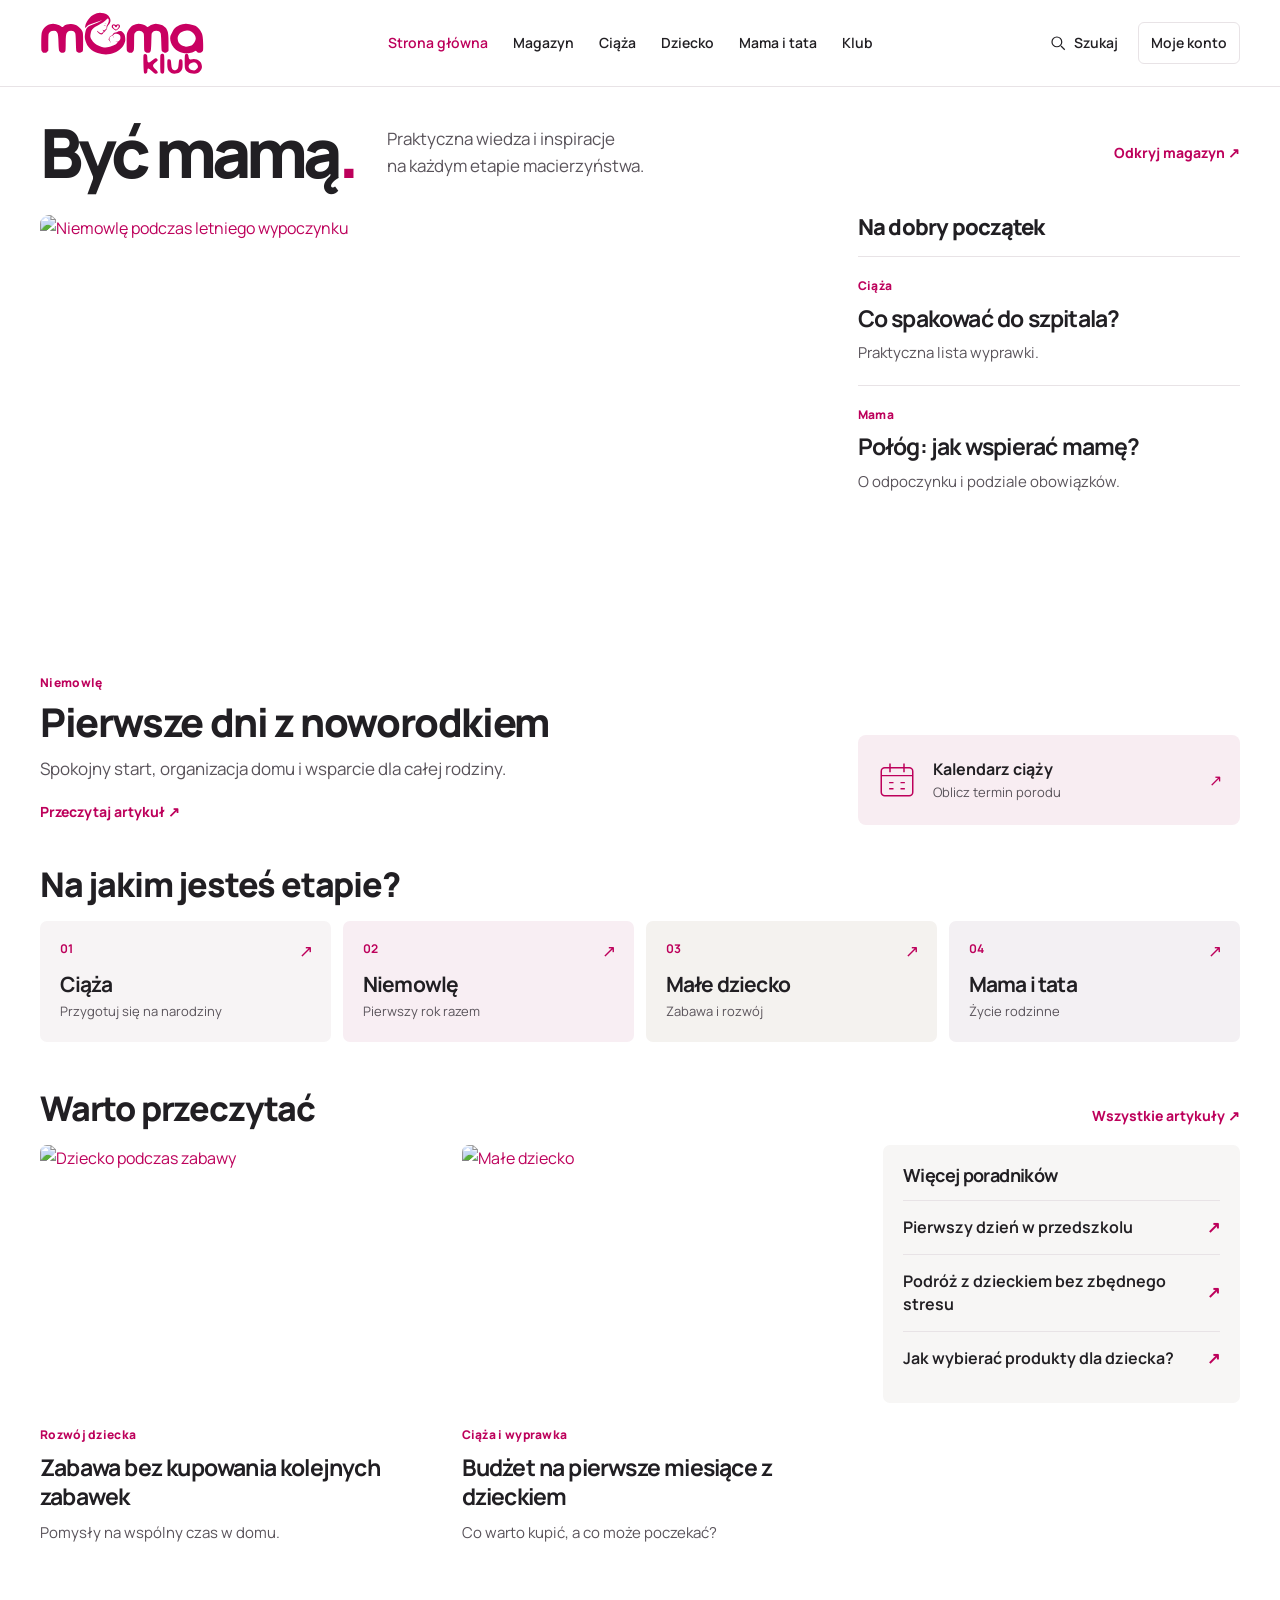
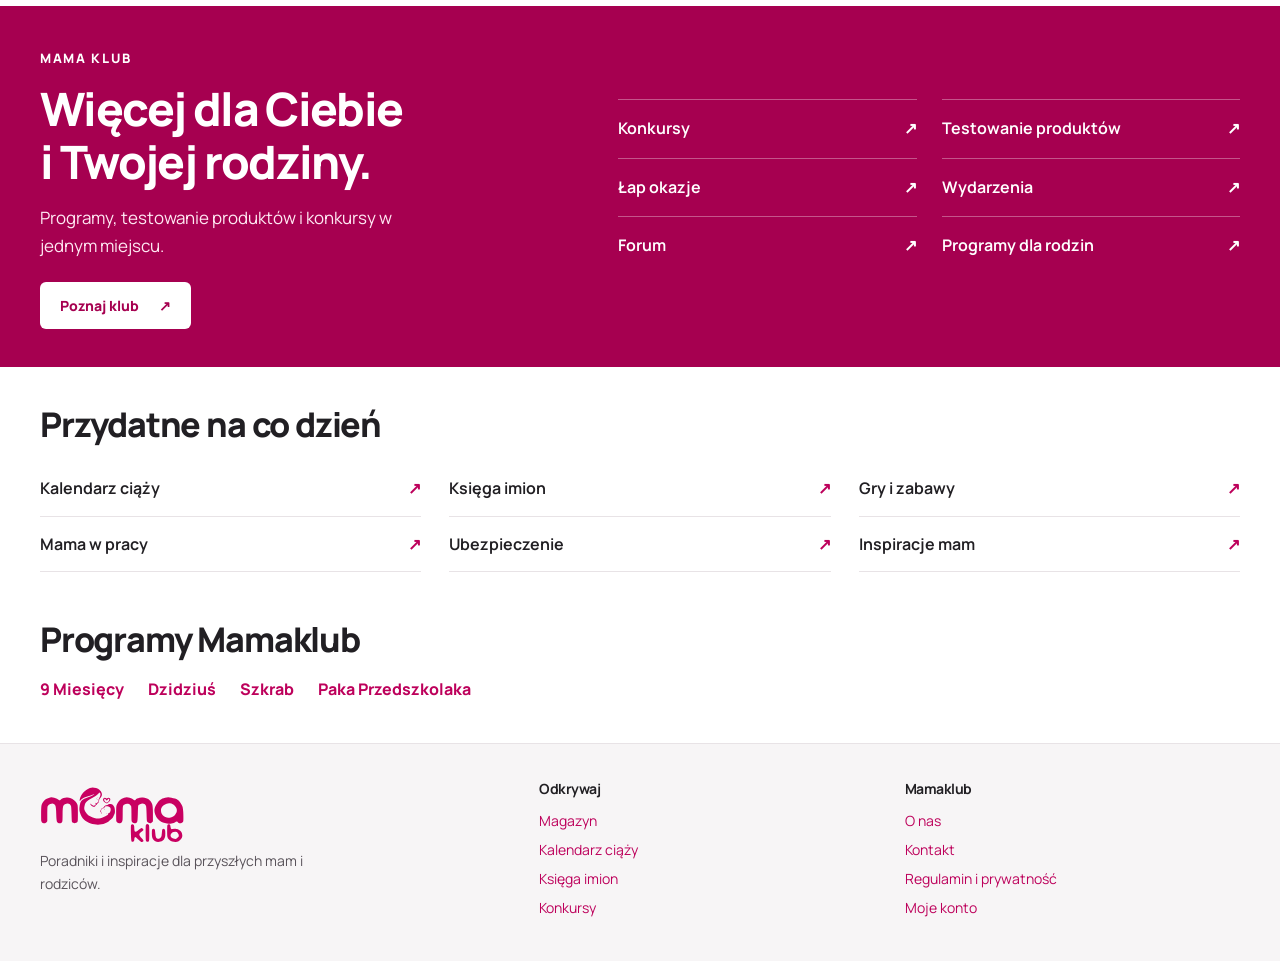
==== commit d5a1c26a: "Apply contemporary Mamaklub identity to index.html" ====
--- a/index.html
+++ b/index.html
@@ -1,2 +1,2 @@
 <!doctype html>
-<html lang="pl"><head><meta charset="utf-8"><meta name="viewport" content="width=device-width, initial-scale=1"><meta name="description" content="Mamaklub – inspiracje dla kobiet w ciąży i rodziców. Poradniki, konkursy, testowanie produktów i społeczność."><title>Mamaklub – razem przez macierzyństwo</title><link rel="stylesheet" href="assets/site.css?v=mama4"><link rel="icon" type="image/svg+xml" href="assets/favicon.svg"><meta property="og:type" content="website"><meta property="og:locale" content="pl_PL"><meta property="og:site_name" content="Mamaklub"><meta name="robots" content="noindex,follow"><link rel="stylesheet" href="https://fonts.googleapis.com/css2?family=Lora:wght@400;500;600&amp;family=Source+Sans+3:wght@400;500;600;700&amp;display=swap"></head><body><a class="skip" href="#main">Przejdź do treści</a><header class="site-head"><div class="wrap mast"><div class="mast-meta">Poradniki i inspiracje<br>dla przyszłych mam i rodziców</div><a class="brand" href="index.html"><img src="assets/logo.svg" alt="Mama Klub – strona główna" width="164" height="64"></a><div class="mast-actions"><button type="button" class="search-open" data-search-open><svg viewBox="0 0 24 24" fill="none" stroke="currentColor" stroke-width="1.6" aria-hidden="true"><circle cx="10.5" cy="10.5" r="6.5"/><path d="m16 16 5 5"/></svg>Szukaj</button><a class="mast-account" href="klub.html#konto">Moje konto</a></div><button class="menu" type="button" aria-expanded="false" aria-controls="site-nav">Menu</button><nav class="site-nav" id="site-nav" aria-label="Menu główne"><a href="index.html" aria-current="page">Strona główna</a><a href="magazyn.html">Magazyn</a><a href="poradniki.html#ciaza">Ciąża</a><a href="poradniki.html#dziecko">Dziecko</a><a href="poradniki.html#rodzina">Mama i tata</a><a href="klub.html">Klub</a><a class="account" href="klub.html#konto">Moje konto</a></nav></div></header><main id="main" class="mother-portal"><div class="wrap"><div class="welcome"><h1>Magazyn dla mam</h1><p>Ciąża, dziecko i Twoja codzienność.</p></div><div class="cover-layout"><article class="cover-main"><a class="cover-photo" href="magazyn.html#pierwsze-dni"><img src="https://images.unsplash.com/photo-1491013516836-7db643ee125a?auto=format&amp;fit=crop&amp;w=1200&amp;q=85" alt="Małe dziecko" width="1200" height="800" fetchpriority="high"></a><div class="cover-copy"><a class="category" href="poradniki.html#dziecko">Niemowlę</a><h2><a href="magazyn.html#pierwsze-dni">Pierwsze dni z noworodkiem: spokojny start</a></h2><p>Jak zorganizować dom i wsparcie, gdy wszystko jest nowe.</p><a class="read-link" href="magazyn.html#pierwsze-dni">Przeczytaj poradnik <span aria-hidden="true">↗</span></a></div></article><aside class="cover-side"><article class="side-feature"><a href="magazyn.html#zabawy"><img src="https://images.unsplash.com/photo-1515488042361-ee00e0ddd4e4?auto=format&amp;fit=crop&amp;w=650&amp;q=85" alt="Dziecko podczas zabawy" width="650" height="450" loading="lazy"></a><div><a class="category" href="poradniki.html#zabawy">Zabawa i rozwój</a><h2><a href="magazyn.html#zabawy">Zabawa bez kupowania kolejnych zabawek</a></h2></div></article><article class="side-text"><a class="category" href="poradniki.html#ciaza">Przygotowania do porodu</a><h2><a href="magazyn.html#wyprawka">Co naprawdę warto spakować do szpitala?</a></h2><a class="read-link" href="magazyn.html#wyprawka">Lista wyprawki ↗</a></article></aside></div><nav class="life-stages" aria-label="Etapy rodzicielstwa"><a href="poradniki.html#ciaza"><span>01</span><strong>Ciąża</strong><small>Trymestry i poród</small></a><a href="poradniki.html#dziecko"><span>02</span><strong>Niemowlę</strong><small>Pierwsze miesiące</small></a><a href="magazyn.html#przedszkole"><span>03</span><strong>Małe dziecko</strong><small>Rozwój i przedszkole</small></a><a href="poradniki.html#rodzina"><span>04</span><strong>Mama i tata</strong><small>Relacje i codzienność</small></a></nav><section class="mag-section"><div class="mag-heading"><h2>W magazynie</h2><a href="magazyn.html">Wszystkie artykuły ↗</a></div><div class="mag-spread"><article class="mag-feature"><a href="magazyn.html#podroz"><img src="https://images.unsplash.com/photo-1511895426328-dc8714191300?auto=format&amp;fit=crop&amp;w=950&amp;q=85" alt="Rodziny na świeżym powietrzu" width="950" height="600" loading="lazy"></a><a class="category" href="poradniki.html#rodzina">Życie rodzinne</a><h3><a href="magazyn.html#podroz">Podróż z dzieckiem bez zbędnego stresu</a></h3><p>Lista przygotowań przed rodzinnym wyjazdem.</p></article><div class="mag-digest"><article><a class="category" href="magazyn.html#polog">Mama</a><h3><a href="magazyn.html#polog">Połóg: jak naprawdę wspierać mamę?</a></h3><p>O odpoczynku i podziale obowiązków.</p></article><article><a class="category" href="magazyn.html#przedszkole">Przedszkolak</a><h3><a href="magazyn.html#przedszkole">Pierwszy dzień w przedszkolu</a></h3><p>Przygotowanie dziecka do nowego etapu.</p></article><article><a class="category" href="magazyn.html#budzet">Ciąża</a><h3><a href="magazyn.html#budzet">Budżet na pierwsze miesiące z dzieckiem</a></h3><p>Zakupy, które warto zaplanować.</p></article><article><a class="category" href="magazyn.html#zakupy">Zakupy</a><h3><a href="magazyn.html#zakupy">Jak wybierać produkty dla dziecka?</a></h3><p>Bezpieczeństwo, funkcjonalność i budżet.</p></article></div></div></section></div><div class="club-band"><div class="wrap club-spread"><div class="club-lead"><img src="assets/logo.svg" alt="Mama Klub" width="180" height="70"><h2>Nie tylko magazyn.</h2><p>Poznaj programy dla rodzin, akcje testowe i konkursy Mamaklub.</p><a class="btn" href="klub.html">Poznaj klub</a></div><div class="club-options"><a href="klub.html#konkursy"><strong>Konkursy</strong><small>Zobacz archiwum akcji</small><span aria-hidden="true">↗</span></a><a href="klub.html#testowanie"><strong>Testowanie produktów</strong><small>Poznaj akcje testowe</small><span aria-hidden="true">↗</span></a><a href="klub.html#okazje"><strong>Łap okazje</strong><small>Informacje o ofertach</small><span aria-hidden="true">↗</span></a><a href="klub.html#wydarzenia"><strong>Wydarzenia</strong><small>Warsztaty i spotkania</small><span aria-hidden="true">↗</span></a><a href="klub.html#forum"><strong>Forum</strong><small>Informacje o społeczności</small><span aria-hidden="true">↗</span></a></div></div></div><div class="wrap"><section class="utility-strip"><div><h2>Przydatne na co dzień</h2><p>Poradniki i narzędzia dla rodziców.</p></div><div class="utility-links"><a href="poradniki.html#kalendarz">Kalendarz ciąży <span aria-hidden="true">↗</span></a><a href="poradniki.html#imiona">Księga imion <span aria-hidden="true">↗</span></a><a href="poradniki.html#zabawy">Gry i zabawy <span aria-hidden="true">↗</span></a><a href="poradniki.html#praca">Mama w pracy <span aria-hidden="true">↗</span></a><a href="poradniki.html#ubezpieczenie">Ubezpieczenie <span aria-hidden="true">↗</span></a><a href="poradniki.html#inspiracje">Inspiracje mam <span aria-hidden="true">↗</span></a></div></section><section class="program-strip"><div class="mag-heading"><h2>Programy dla rodzin</h2><a href="klub.html#programy">O programach ↗</a></div><div class="program-names"><a href="klub.html#programy">9 Miesięcy</a><a href="klub.html#programy">Dzidziuś</a><a href="klub.html#programy">Szkrab</a><a href="klub.html#programy">Paka Przedszkolaka</a></div></section></div></main><footer class="site-foot"><div class="wrap footgrid"><div><a class="brand" href="index.html"><img src="assets/logo.svg" alt="Mama Klub" width="145" height="57"></a><p>Poradniki i inspiracje dla przyszłych mam i rodziców.</p></div><div><h3>Odkrywaj</h3><a href="magazyn.html">Magazyn</a><a href="poradniki.html#kalendarz">Kalendarz ciąży</a><a href="poradniki.html#imiona">Księga imion</a><a href="klub.html#konkursy">Konkursy</a></div><div><h3>Mamaklub</h3><a href="klub.html#onas">O nas</a><a href="klub.html#kontakt">Kontakt</a><a href="klub.html#regulamin">Regulamin i prywatność</a><a href="klub.html#konto">Moje konto</a></div></div></footer><script>(()=>{const b=document.querySelector('.menu'),n=document.querySelector('.site-nav');b.addEventListener('click',()=>{b.setAttribute('aria-expanded',String(n.classList.toggle('open')))});n.addEventListener('click',e=>{if(e.target.closest('a')){n.classList.remove('open');b.setAttribute('aria-expanded','false')}});document.addEventListener('keydown',e=>{if(e.key==='Escape'&&n.classList.contains('open')){n.classList.remove('open');b.setAttribute('aria-expanded','false');b.focus()}})})();</script><dialog id="global-search" class="search-dialog" aria-labelledby="search-title"><div class="search-head"><h2 id="search-title">Szukaj w Mamaklub</h2><button type="button" data-close aria-label="Zamknij wyszukiwarkę">Zamknij</button></div><label for="global-query">Szukana fraza</label><input id="global-query" type="search" placeholder="np. wyprawka, ciąża, konkurs" autocomplete="off"><p class="search-status" aria-live="polite"></p><div class="search-results"></div></dialog><script src="assets/search.js" defer></script></body></html>+<html lang="pl"><head><meta charset="utf-8"><meta name="viewport" content="width=device-width, initial-scale=1"><meta name="description" content="Mamaklub – inspiracje dla kobiet w ciąży i rodziców. Poradniki, konkursy, testowanie produktów i społeczność."><title>Mamaklub – razem przez macierzyństwo</title><link rel="stylesheet" href="assets/site.css?v=modern5"><link rel="icon" type="image/svg+xml" href="assets/favicon.svg"><meta property="og:type" content="website"><meta property="og:locale" content="pl_PL"><meta property="og:site_name" content="Mamaklub"><meta name="robots" content="noindex,follow"><link rel="stylesheet" href="https://fonts.googleapis.com/css2?family=Manrope:wght@400;500;600;700;800&amp;display=swap"></head><body><a class="skip" href="#main">Przejdź do treści</a><header class="site-head"><div class="wrap mast"><div class="mast-meta">Poradniki i inspiracje<br>dla przyszłych mam i rodziców</div><a class="brand" href="index.html"><img src="assets/logo.svg" alt="Mama Klub – strona główna" width="164" height="64"></a><div class="mast-actions"><button type="button" class="search-open" data-search-open><svg viewBox="0 0 24 24" fill="none" stroke="currentColor" stroke-width="1.6" aria-hidden="true"><circle cx="10.5" cy="10.5" r="6.5"/><path d="m16 16 5 5"/></svg>Szukaj</button><a class="mast-account" href="klub.html#konto">Moje konto</a></div><button class="menu" type="button" aria-expanded="false" aria-controls="site-nav">Menu</button><nav class="site-nav" id="site-nav" aria-label="Menu główne"><a href="index.html" aria-current="page">Strona główna</a><a href="magazyn.html">Magazyn</a><a href="poradniki.html#ciaza">Ciąża</a><a href="poradniki.html#dziecko">Dziecko</a><a href="poradniki.html#rodzina">Mama i tata</a><a href="klub.html">Klub</a><a class="account" href="klub.html#konto">Moje konto</a></nav></div></header><main id="main" class="mama-modern"><div class="wrap"><section class="intro-line"><h1>Być mamą<span>.</span></h1><p>Praktyczna wiedza i inspiracje<br>na każdym etapie macierzyństwa.</p><a href="magazyn.html" class="plain-link">Odkryj magazyn <span aria-hidden="true">↗</span></a></section><div class="opening"><article class="opening-feature"><a class="opening-picture" href="magazyn.html#pierwsze-dni"><img src="https://images.unsplash.com/photo-1519689680058-324335c77eba?auto=format&amp;fit=crop&amp;w=1250&amp;q=83" alt="Niemowlę podczas letniego wypoczynku" width="1250" height="830" fetchpriority="high"></a><div class="opening-copy"><span class="topic-label">Niemowlę</span><h2><a href="magazyn.html#pierwsze-dni">Pierwsze dni z noworodkiem</a></h2><p>Spokojny start, organizacja domu i wsparcie dla całej rodziny.</p><a class="plain-link" href="magazyn.html#pierwsze-dni">Przeczytaj artykuł ↗</a></div></article><aside class="opening-aside"><h2>Na dobry początek</h2><article><span class="topic-label">Ciąża</span><h3><a href="magazyn.html#wyprawka">Co spakować do szpitala?</a></h3><p>Praktyczna lista wyprawki.</p></article><article><span class="topic-label">Mama</span><h3><a href="magazyn.html#polog">Połóg: jak wspierać mamę?</a></h3><p>O odpoczynku i podziale obowiązków.</p></article><a class="aside-tool" href="poradniki.html#kalendarz"><svg viewBox="0 0 48 48" aria-hidden="true" fill="none" stroke="currentColor" stroke-width="1.7"><rect x="6" y="10" width="36" height="32" rx="4"/><path d="M6 19h36M16 5v10M32 5v10M15 27h5m8 0h5m-18 7h5m8 0h5"/></svg><div><strong>Kalendarz ciąży</strong><small>Oblicz termin porodu</small></div><span>↗</span></a></aside></div><section class="stage-section"><h2>Na jakim jesteś etapie?</h2><div class="stage-links"><a href="poradniki.html#ciaza"><span class="stage-num">01</span><strong>Ciąża</strong><small>Przygotuj się na narodziny</small><span class="stage-arrow" aria-hidden="true">↗</span></a><a href="poradniki.html#dziecko"><span class="stage-num">02</span><strong>Niemowlę</strong><small>Pierwszy rok razem</small><span class="stage-arrow" aria-hidden="true">↗</span></a><a href="poradniki.html#dziecko"><span class="stage-num">03</span><strong>Małe dziecko</strong><small>Zabawa i rozwój</small><span class="stage-arrow" aria-hidden="true">↗</span></a><a href="poradniki.html#rodzina"><span class="stage-num">04</span><strong>Mama i tata</strong><small>Życie rodzinne</small><span class="stage-arrow" aria-hidden="true">↗</span></a></div></section><section class="reading-section"><div class="section-title"><h2>Warto przeczytać</h2><a class="plain-link" href="magazyn.html">Wszystkie artykuły ↗</a></div><div class="reading-layout"><article class="visual-story"><a href="magazyn.html#zabawy"><img src="https://images.unsplash.com/photo-1515488042361-ee00e0ddd4e4?auto=format&amp;fit=crop&amp;w=800&amp;q=83" alt="Dziecko podczas zabawy" width="800" height="600" loading="lazy"></a><span class="topic-label">Rozwój dziecka</span><h3><a href="magazyn.html#zabawy">Zabawa bez kupowania kolejnych zabawek</a></h3><p>Pomysły na wspólny czas w domu.</p></article><article class="visual-story"><a href="magazyn.html#budzet"><img src="https://images.unsplash.com/photo-1491013516836-7db643ee125a?auto=format&amp;fit=crop&amp;w=800&amp;q=83" alt="Małe dziecko" width="800" height="600" loading="lazy"></a><span class="topic-label">Ciąża i wyprawka</span><h3><a href="magazyn.html#budzet">Budżet na pierwsze miesiące z dzieckiem</a></h3><p>Co warto kupić, a co może poczekać?</p></article><div class="short-reads"><h3>Więcej poradników</h3><a href="magazyn.html#przedszkole">Pierwszy dzień w przedszkolu<span aria-hidden="true">↗</span></a><a href="magazyn.html#podroz">Podróż z dzieckiem bez zbędnego stresu<span aria-hidden="true">↗</span></a><a href="magazyn.html#zakupy">Jak wybierać produkty dla dziecka?<span aria-hidden="true">↗</span></a></div></div></section></div><section class="modern-club"><div class="wrap club-inner"><div><span class="club-kicker">MAMA KLUB</span><h2>Więcej dla Ciebie<br>i Twojej rodziny.</h2><p>Programy, testowanie produktów i konkursy w jednym miejscu.</p><a href="klub.html" class="club-cta">Poznaj klub <span aria-hidden="true">↗</span></a></div><div class="club-directory"><a href="klub.html#konkursy">Konkursy<span aria-hidden="true">↗</span></a><a href="klub.html#testowanie">Testowanie produktów<span aria-hidden="true">↗</span></a><a href="klub.html#okazje">Łap okazje<span aria-hidden="true">↗</span></a><a href="klub.html#wydarzenia">Wydarzenia<span aria-hidden="true">↗</span></a><a href="klub.html#forum">Forum<span aria-hidden="true">↗</span></a><a href="klub.html#programy">Programy dla rodzin<span aria-hidden="true">↗</span></a></div></div></section><div class="wrap"><section class="practical"><div class="section-title"><h2>Przydatne na co dzień</h2></div><div class="practical-links"><a href="poradniki.html#kalendarz">Kalendarz ciąży <span aria-hidden="true">↗</span></a><a href="poradniki.html#imiona">Księga imion <span aria-hidden="true">↗</span></a><a href="poradniki.html#zabawy">Gry i zabawy <span aria-hidden="true">↗</span></a><a href="poradniki.html#praca">Mama w pracy <span aria-hidden="true">↗</span></a><a href="poradniki.html#ubezpieczenie">Ubezpieczenie <span aria-hidden="true">↗</span></a><a href="poradniki.html#inspiracje">Inspiracje mam <span aria-hidden="true">↗</span></a></div></section><section class="modern-programs"><h2>Programy Mamaklub</h2><div><a href="klub.html#programy">9 Miesięcy</a><a href="klub.html#programy">Dzidziuś</a><a href="klub.html#programy">Szkrab</a><a href="klub.html#programy">Paka Przedszkolaka</a></div></section></div></main><footer class="site-foot"><div class="wrap footgrid"><div><a class="brand" href="index.html"><img src="assets/logo.svg" alt="Mama Klub" width="145" height="57"></a><p>Poradniki i inspiracje dla przyszłych mam i rodziców.</p></div><div><h3>Odkrywaj</h3><a href="magazyn.html">Magazyn</a><a href="poradniki.html#kalendarz">Kalendarz ciąży</a><a href="poradniki.html#imiona">Księga imion</a><a href="klub.html#konkursy">Konkursy</a></div><div><h3>Mamaklub</h3><a href="klub.html#onas">O nas</a><a href="klub.html#kontakt">Kontakt</a><a href="klub.html#regulamin">Regulamin i prywatność</a><a href="klub.html#konto">Moje konto</a></div></div></footer><script>(()=>{const b=document.querySelector('.menu'),n=document.querySelector('.site-nav');b.addEventListener('click',()=>{b.setAttribute('aria-expanded',String(n.classList.toggle('open')))});n.addEventListener('click',e=>{if(e.target.closest('a')){n.classList.remove('open');b.setAttribute('aria-expanded','false')}});document.addEventListener('keydown',e=>{if(e.key==='Escape'&&n.classList.contains('open')){n.classList.remove('open');b.setAttribute('aria-expanded','false');b.focus()}})})();</script><dialog id="global-search" class="search-dialog" aria-labelledby="search-title"><div class="search-head"><h2 id="search-title">Szukaj w Mamaklub</h2><button type="button" data-close aria-label="Zamknij wyszukiwarkę">Zamknij</button></div><label for="global-query">Szukana fraza</label><input id="global-query" type="search" placeholder="np. wyprawka, ciąża, konkurs" autocomplete="off"><p class="search-status" aria-live="polite"></p><div class="search-results"></div></dialog><script src="assets/search.js" defer></script></body></html>
--- a/assets/site.css
+++ b/assets/site.css
@@ -24,3 +24,12 @@
 @media(max-width:900px){.wrap{padding-inline:24px}.mast .brand img{width:160px}.site-nav{font-size:16px}.mast{min-height:78px}.mast .site-nav{padding:10px 0}.site-nav a[aria-current]{margin:0;padding:0}.cover-layout{gap:16px}.cover-copy{padding:22px}.side-feature>div,.side-text{padding:17px}.life-stages a{padding:15px}.life-stages strong{font-size:19px}.mag-spread{gap:24px}.club-spread{gap:24px}}
 @media(max-width:650px){.wrap{padding-inline:18px}.mast .brand img{width:142px}.welcome{display:block;padding:22px 0 16px}.welcome p{margin-top:4px}.cover-layout,.mag-spread,.club-spread,.utility-strip{grid-template-columns:1fr}.cover-copy h2{font-size:31px}.cover-photo{aspect-ratio:1.45}.cover-side{grid-template-columns:1fr 1fr;grid-template-rows:auto;gap:12px}.side-feature h2,.side-text h2{font-size:19px}.side-feature>div,.side-text{padding:12px}.side-feature>a{aspect-ratio:1.5}.life-stages{grid-template-columns:1fr 1fr}.life-stages small{font-size:13px}.mag-heading h2{font-size:26px}.mag-heading>a{font-size:13px}.mag-section{padding:30px 0}.mag-digest{gap:18px}.mag-digest h3{font-size:19px}.mag-digest p{font-size:15px}.club-band{padding:28px 0}.club-lead h2{font-size:30px}.club-options{gap:10px}.club-options a{padding:12px 23px 12px 12px}.club-options strong{font-size:16px}.club-options small{font-size:13px}.utility-strip{gap:8px}.utility-links{gap:6px 16px}.utility-links a{font-size:15px}.program-names{gap:12px 20px}.program-names a{font-size:18px}}
 @media(max-width:360px){.cover-side,.mag-digest,.club-options{grid-template-columns:1fr}}
+
+/* Modern Mamaklub identity */
+:root{--ink:#211f23;--muted:#59535a;--rose:#bd005b;--pink:#faedf3;--cream:#f8f6f4;--line:#e8e3e6}
+body{font-family:"Manrope",Arial,sans-serif;font-size:16px;line-height:1.65}
+h1,h2,h3,.rule-title,.edition h1,.brief h3,.story h3,.feature-story h3,.program-names a,.life-stages strong{font-family:"Manrope",Arial,sans-serif;font-weight:700;letter-spacing:-.035em}
+.site-head{background:#fff;border-bottom:1px solid var(--line)}.wrap{max-width:1320px;padding-inline:40px}.mast{display:grid;grid-template-columns:180px 1fr auto;min-height:86px;gap:28px;padding-block:10px}.mast-meta{display:none}.mast .brand{grid-column:1;grid-row:1;justify-self:start}.mast .brand img{width:165px}.mast .site-nav{grid-column:2;grid-row:1;display:flex;justify-content:center;gap:clamp(12px,2vw,25px);font-family:inherit;font-size:14px;margin:0;padding:0;border:0;flex-wrap:wrap}.site-nav a[aria-current]{border:0;margin:0;padding:0;color:var(--rose)}.mast-actions{grid-column:3;grid-row:1;gap:12px}.mast-account,.search-open{font:600 14px/1.4 Manrope,Arial,sans-serif}.mast-account{border:1px solid var(--line);padding:10px 12px;border-radius:6px}.menu{display:none}.btn,button{font-family:inherit;border-radius:6px}.mama-modern a:hover{text-decoration:underline;text-underline-offset:4px}.mama-modern section{border:0}.intro-line{display:flex;align-items:center;gap:32px;padding:30px 0 27px}.intro-line h1{font-size:clamp(38px,5.3vw,69px);font-weight:800;margin:0;line-height:1.05;white-space:nowrap;letter-spacing:-.075em}.intro-line h1 span{color:var(--rose)}.intro-line p{margin:0;font-size:17px;line-height:1.55}.intro-line>.plain-link{margin-left:auto;white-space:nowrap}.plain-link{font-size:14px;font-weight:750;color:var(--rose)}.opening{display:grid;grid-template-columns:minmax(0,2.05fr) minmax(0,1fr);gap:34px}.opening-feature{position:relative;min-width:0;display:grid;grid-template-rows:auto auto;background:#fff}.opening-picture{display:block;aspect-ratio:1.8;overflow:hidden;border-radius:9px}.opening-picture img{width:100%;height:100%;object-fit:cover;object-position:center}.opening-copy{padding:22px 0 0}.topic-label{display:block;color:var(--rose);font-size:12px;font-weight:800;letter-spacing:.025em;margin-bottom:8px}.opening-copy h2{font-size:clamp(28px,3.1vw,43px);font-weight:800;line-height:1.13;max-width:25ch;margin:0 0 10px}.opening-copy h2 a,.opening-aside h3 a,.visual-story h3 a{color:var(--ink)}.opening-copy p{font-size:17px;margin-bottom:15px}.opening-aside{display:flex;flex-direction:column;gap:0;min-width:0}.opening-aside>h2{font-size:22px;margin:0 0 16px;font-weight:800}.opening-aside article{padding:19px 0;border-top:1px solid var(--line)}.opening-aside h3{font-size:23px;line-height:1.27;margin:0 0 8px}.opening-aside p{font-size:15px;margin:0}.aside-tool{display:flex;align-items:center;gap:15px;background:#f8edf2;color:var(--ink);padding:21px 18px;border-radius:8px;margin-top:auto}.aside-tool svg{width:42px;height:42px;color:var(--rose);flex-shrink:0}.aside-tool strong,.aside-tool small{display:block}.aside-tool small{font-size:13px;color:var(--muted)}.aside-tool>span{margin-left:auto;color:var(--rose)}.stage-section{padding:40px 0 35px}.stage-section h2,.section-title h2,.modern-programs h2{font-size:clamp(25px,3vw,34px);font-weight:800;margin:0 0 18px}.stage-links{display:grid;grid-template-columns:repeat(4,minmax(0,1fr));gap:12px}.stage-links a{position:relative;display:flex;flex-direction:column;gap:4px;padding:18px 20px 20px;background:#f7f4f5;border-radius:7px;color:var(--ink)}.stage-links a:nth-child(2){background:#f8eef3}.stage-links a:nth-child(3){background:#f4f2ef}.stage-links a:nth-child(4){background:#f3f0f3}.stage-num{font-size:12px;color:var(--rose);font-weight:700;margin-bottom:8px}.stage-links strong{font-size:21px;letter-spacing:-.04em;line-height:1.25}.stage-links small{font-size:13px;color:var(--muted)}.stage-arrow{position:absolute;right:18px;top:16px;color:var(--rose);font-size:17px}.reading-section{padding:12px 0 46px}.section-title{display:flex;justify-content:space-between;align-items:baseline;gap:16px;margin:0 0 18px}.section-title h2{margin:0}.reading-layout{display:grid;grid-template-columns:1fr 1fr .9fr;gap:25px}.visual-story>a:first-child{display:block;aspect-ratio:1.5;overflow:hidden;border-radius:7px;margin-bottom:15px}.visual-story img{width:100%;height:100%;object-fit:cover}.visual-story h3{font-size:23px;line-height:1.3;margin:0 0 9px}.visual-story p{font-size:15px}.short-reads{padding:18px 20px;background:#f7f6f5;border-radius:7px;align-self:start}.short-reads h3{font-size:18px;margin:0 0 12px}.short-reads>a,.club-directory>a{display:flex;align-items:center;justify-content:space-between;gap:14px;padding:15px 0;border-top:1px solid var(--line);color:var(--ink);font-weight:650;line-height:1.45}.short-reads>a span{color:var(--rose)}.modern-club{background:#a60050;color:white;padding:38px 0;margin:0}.club-inner{display:grid;grid-template-columns:1fr 1.2fr;gap:60px;align-items:center}.club-kicker{font-size:13px;font-weight:800;letter-spacing:.13em}.club-inner h2{font-size:clamp(30px,4vw,46px);font-weight:800;margin:13px 0 15px;line-height:1.15}.club-inner p{color:#ffe9f3;max-width:40ch;font-size:17px}.club-cta{display:inline-flex;gap:20px;background:white;color:#a60050;padding:12px 20px;border-radius:6px;font-weight:800;font-size:14px;margin-top:8px}.club-directory{display:grid;grid-template-columns:1fr 1fr;gap:0 25px}.club-directory>a{color:white;border-color:#ffffff55;font-size:16px;padding:17px 0}.practical{padding:38px 0 24px}.practical-links{display:grid;grid-template-columns:repeat(3,1fr);gap:0 28px}.practical-links>a{display:flex;justify-content:space-between;align-items:center;border-bottom:1px solid var(--line);padding:14px 0;color:var(--ink);font-weight:650}.practical-links span{color:var(--rose)}.modern-programs{padding:24px 0 40px}.modern-programs>div{display:flex;flex-wrap:wrap;gap:10px 24px}.modern-programs a{font-weight:750;color:var(--rose)}.site-foot{background:#f7f5f6}.site-foot .brand img{width:145px}.story h3{font-size:22px;font-weight:750}.reading h2{font-weight:800}.head h1,.subhero h1{font-size:clamp(32px,4vw,50px)}.guide-page>section .tile h3,.club-page>section .tile h3{letter-spacing:-.02em}.filters button{border-radius:5px}
+@media(max-width:1050px){.mast{display:flex;justify-content:space-between;gap:10px;min-height:75px}.mast .brand img{width:150px}.mast-actions{margin-left:auto;order:1}.mast-actions .mast-account{display:none}.mast .menu{display:inline-flex;order:2}.mast .site-nav{display:none;order:3;width:100%;flex-direction:column;align-items:flex-start;gap:12px;padding:15px 0}.mast .site-nav.open{display:flex}.mast .site-nav .account{display:block}.wrap{padding-inline:28px}.opening{gap:24px}.intro-line{gap:20px}.intro-line p{font-size:15px}.reading-layout{gap:20px}}
+@media(max-width:760px){.wrap{padding-inline:20px}.intro-line{flex-wrap:wrap;gap:10px 20px;padding:24px 0 20px}.intro-line h1{font-size:46px}.intro-line p{font-size:15px}.intro-line>.plain-link{margin:0}.opening{grid-template-columns:1fr}.opening-picture{aspect-ratio:1.5}.opening-aside{display:grid;grid-template-columns:1fr 1fr;gap:12px}.opening-aside>h2,.aside-tool{grid-column:1/-1}.opening-aside article{padding:12px 0}.opening-aside h3{font-size:19px}.opening-copy h2{font-size:32px}.stage-links{grid-template-columns:1fr 1fr}.stage-links a{padding:14px 16px}.stage-links strong{font-size:19px}.stage-section{padding:30px 0}.reading-layout{grid-template-columns:1fr 1fr;gap:20px}.short-reads{grid-column:1/-1}.visual-story h3{font-size:19px}.visual-story p{font-size:14px}.club-inner{grid-template-columns:1fr;gap:24px}.club-directory{gap:0 16px}.practical-links{grid-template-columns:1fr 1fr;gap:0 16px}.section-title .plain-link{font-size:12px}.modern-programs{padding-bottom:30px}}
+@media(max-width:380px){.wrap{padding-inline:15px}.intro-line h1{font-size:39px}.reading-layout{grid-template-columns:1fr}.mast .brand img{width:130px}.search-open{font-size:12px}}
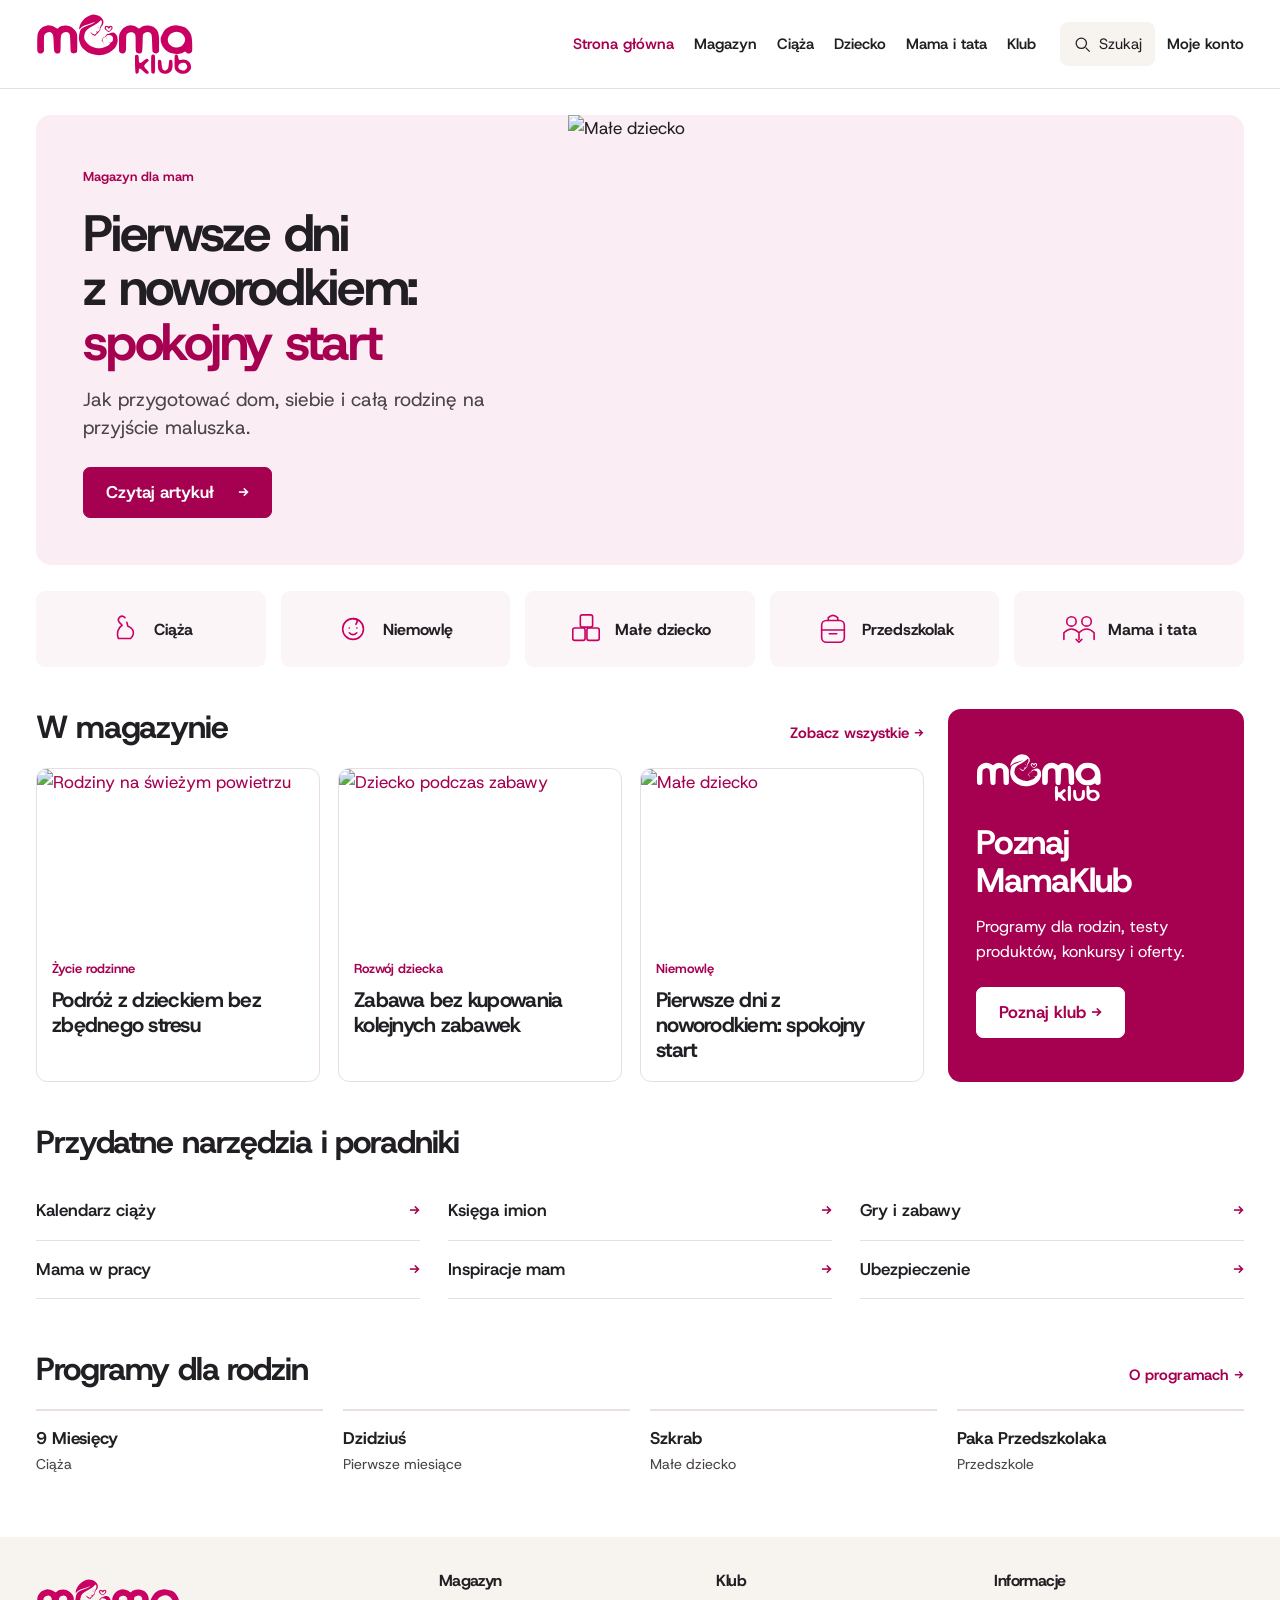
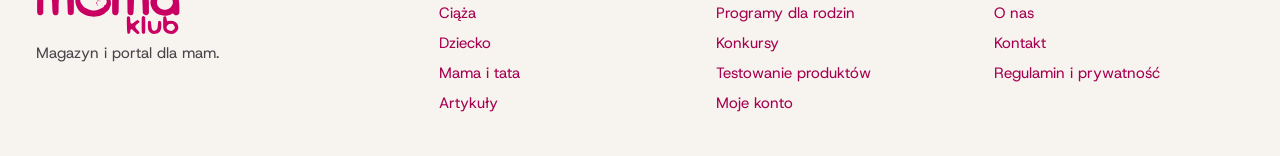
==== commit 84a12e4c: "Implement approved reduced Mamaklub brand design and consolidate frontend" ====
--- a/index.html
+++ b/index.html
@@ -1,2 +1,2 @@
 <!doctype html>
-<html lang="pl"><head><meta charset="utf-8"><meta name="viewport" content="width=device-width, initial-scale=1"><meta name="description" content="Mamaklub – inspiracje dla kobiet w ciąży i rodziców. Poradniki, konkursy, testowanie produktów i społeczność."><title>Mamaklub – razem przez macierzyństwo</title><link rel="stylesheet" href="assets/site.css?v=modern5"><link rel="icon" type="image/svg+xml" href="assets/favicon.svg"><meta property="og:type" content="website"><meta property="og:locale" content="pl_PL"><meta property="og:site_name" content="Mamaklub"><meta name="robots" content="noindex,follow"><link rel="stylesheet" href="https://fonts.googleapis.com/css2?family=Manrope:wght@400;500;600;700;800&amp;display=swap"></head><body><a class="skip" href="#main">Przejdź do treści</a><header class="site-head"><div class="wrap mast"><div class="mast-meta">Poradniki i inspiracje<br>dla przyszłych mam i rodziców</div><a class="brand" href="index.html"><img src="assets/logo.svg" alt="Mama Klub – strona główna" width="164" height="64"></a><div class="mast-actions"><button type="button" class="search-open" data-search-open><svg viewBox="0 0 24 24" fill="none" stroke="currentColor" stroke-width="1.6" aria-hidden="true"><circle cx="10.5" cy="10.5" r="6.5"/><path d="m16 16 5 5"/></svg>Szukaj</button><a class="mast-account" href="klub.html#konto">Moje konto</a></div><button class="menu" type="button" aria-expanded="false" aria-controls="site-nav">Menu</button><nav class="site-nav" id="site-nav" aria-label="Menu główne"><a href="index.html" aria-current="page">Strona główna</a><a href="magazyn.html">Magazyn</a><a href="poradniki.html#ciaza">Ciąża</a><a href="poradniki.html#dziecko">Dziecko</a><a href="poradniki.html#rodzina">Mama i tata</a><a href="klub.html">Klub</a><a class="account" href="klub.html#konto">Moje konto</a></nav></div></header><main id="main" class="mama-modern"><div class="wrap"><section class="intro-line"><h1>Być mamą<span>.</span></h1><p>Praktyczna wiedza i inspiracje<br>na każdym etapie macierzyństwa.</p><a href="magazyn.html" class="plain-link">Odkryj magazyn <span aria-hidden="true">↗</span></a></section><div class="opening"><article class="opening-feature"><a class="opening-picture" href="magazyn.html#pierwsze-dni"><img src="https://images.unsplash.com/photo-1519689680058-324335c77eba?auto=format&amp;fit=crop&amp;w=1250&amp;q=83" alt="Niemowlę podczas letniego wypoczynku" width="1250" height="830" fetchpriority="high"></a><div class="opening-copy"><span class="topic-label">Niemowlę</span><h2><a href="magazyn.html#pierwsze-dni">Pierwsze dni z noworodkiem</a></h2><p>Spokojny start, organizacja domu i wsparcie dla całej rodziny.</p><a class="plain-link" href="magazyn.html#pierwsze-dni">Przeczytaj artykuł ↗</a></div></article><aside class="opening-aside"><h2>Na dobry początek</h2><article><span class="topic-label">Ciąża</span><h3><a href="magazyn.html#wyprawka">Co spakować do szpitala?</a></h3><p>Praktyczna lista wyprawki.</p></article><article><span class="topic-label">Mama</span><h3><a href="magazyn.html#polog">Połóg: jak wspierać mamę?</a></h3><p>O odpoczynku i podziale obowiązków.</p></article><a class="aside-tool" href="poradniki.html#kalendarz"><svg viewBox="0 0 48 48" aria-hidden="true" fill="none" stroke="currentColor" stroke-width="1.7"><rect x="6" y="10" width="36" height="32" rx="4"/><path d="M6 19h36M16 5v10M32 5v10M15 27h5m8 0h5m-18 7h5m8 0h5"/></svg><div><strong>Kalendarz ciąży</strong><small>Oblicz termin porodu</small></div><span>↗</span></a></aside></div><section class="stage-section"><h2>Na jakim jesteś etapie?</h2><div class="stage-links"><a href="poradniki.html#ciaza"><span class="stage-num">01</span><strong>Ciąża</strong><small>Przygotuj się na narodziny</small><span class="stage-arrow" aria-hidden="true">↗</span></a><a href="poradniki.html#dziecko"><span class="stage-num">02</span><strong>Niemowlę</strong><small>Pierwszy rok razem</small><span class="stage-arrow" aria-hidden="true">↗</span></a><a href="poradniki.html#dziecko"><span class="stage-num">03</span><strong>Małe dziecko</strong><small>Zabawa i rozwój</small><span class="stage-arrow" aria-hidden="true">↗</span></a><a href="poradniki.html#rodzina"><span class="stage-num">04</span><strong>Mama i tata</strong><small>Życie rodzinne</small><span class="stage-arrow" aria-hidden="true">↗</span></a></div></section><section class="reading-section"><div class="section-title"><h2>Warto przeczytać</h2><a class="plain-link" href="magazyn.html">Wszystkie artykuły ↗</a></div><div class="reading-layout"><article class="visual-story"><a href="magazyn.html#zabawy"><img src="https://images.unsplash.com/photo-1515488042361-ee00e0ddd4e4?auto=format&amp;fit=crop&amp;w=800&amp;q=83" alt="Dziecko podczas zabawy" width="800" height="600" loading="lazy"></a><span class="topic-label">Rozwój dziecka</span><h3><a href="magazyn.html#zabawy">Zabawa bez kupowania kolejnych zabawek</a></h3><p>Pomysły na wspólny czas w domu.</p></article><article class="visual-story"><a href="magazyn.html#budzet"><img src="https://images.unsplash.com/photo-1491013516836-7db643ee125a?auto=format&amp;fit=crop&amp;w=800&amp;q=83" alt="Małe dziecko" width="800" height="600" loading="lazy"></a><span class="topic-label">Ciąża i wyprawka</span><h3><a href="magazyn.html#budzet">Budżet na pierwsze miesiące z dzieckiem</a></h3><p>Co warto kupić, a co może poczekać?</p></article><div class="short-reads"><h3>Więcej poradników</h3><a href="magazyn.html#przedszkole">Pierwszy dzień w przedszkolu<span aria-hidden="true">↗</span></a><a href="magazyn.html#podroz">Podróż z dzieckiem bez zbędnego stresu<span aria-hidden="true">↗</span></a><a href="magazyn.html#zakupy">Jak wybierać produkty dla dziecka?<span aria-hidden="true">↗</span></a></div></div></section></div><section class="modern-club"><div class="wrap club-inner"><div><span class="club-kicker">MAMA KLUB</span><h2>Więcej dla Ciebie<br>i Twojej rodziny.</h2><p>Programy, testowanie produktów i konkursy w jednym miejscu.</p><a href="klub.html" class="club-cta">Poznaj klub <span aria-hidden="true">↗</span></a></div><div class="club-directory"><a href="klub.html#konkursy">Konkursy<span aria-hidden="true">↗</span></a><a href="klub.html#testowanie">Testowanie produktów<span aria-hidden="true">↗</span></a><a href="klub.html#okazje">Łap okazje<span aria-hidden="true">↗</span></a><a href="klub.html#wydarzenia">Wydarzenia<span aria-hidden="true">↗</span></a><a href="klub.html#forum">Forum<span aria-hidden="true">↗</span></a><a href="klub.html#programy">Programy dla rodzin<span aria-hidden="true">↗</span></a></div></div></section><div class="wrap"><section class="practical"><div class="section-title"><h2>Przydatne na co dzień</h2></div><div class="practical-links"><a href="poradniki.html#kalendarz">Kalendarz ciąży <span aria-hidden="true">↗</span></a><a href="poradniki.html#imiona">Księga imion <span aria-hidden="true">↗</span></a><a href="poradniki.html#zabawy">Gry i zabawy <span aria-hidden="true">↗</span></a><a href="poradniki.html#praca">Mama w pracy <span aria-hidden="true">↗</span></a><a href="poradniki.html#ubezpieczenie">Ubezpieczenie <span aria-hidden="true">↗</span></a><a href="poradniki.html#inspiracje">Inspiracje mam <span aria-hidden="true">↗</span></a></div></section><section class="modern-programs"><h2>Programy Mamaklub</h2><div><a href="klub.html#programy">9 Miesięcy</a><a href="klub.html#programy">Dzidziuś</a><a href="klub.html#programy">Szkrab</a><a href="klub.html#programy">Paka Przedszkolaka</a></div></section></div></main><footer class="site-foot"><div class="wrap footgrid"><div><a class="brand" href="index.html"><img src="assets/logo.svg" alt="Mama Klub" width="145" height="57"></a><p>Poradniki i inspiracje dla przyszłych mam i rodziców.</p></div><div><h3>Odkrywaj</h3><a href="magazyn.html">Magazyn</a><a href="poradniki.html#kalendarz">Kalendarz ciąży</a><a href="poradniki.html#imiona">Księga imion</a><a href="klub.html#konkursy">Konkursy</a></div><div><h3>Mamaklub</h3><a href="klub.html#onas">O nas</a><a href="klub.html#kontakt">Kontakt</a><a href="klub.html#regulamin">Regulamin i prywatność</a><a href="klub.html#konto">Moje konto</a></div></div></footer><script>(()=>{const b=document.querySelector('.menu'),n=document.querySelector('.site-nav');b.addEventListener('click',()=>{b.setAttribute('aria-expanded',String(n.classList.toggle('open')))});n.addEventListener('click',e=>{if(e.target.closest('a')){n.classList.remove('open');b.setAttribute('aria-expanded','false')}});document.addEventListener('keydown',e=>{if(e.key==='Escape'&&n.classList.contains('open')){n.classList.remove('open');b.setAttribute('aria-expanded','false');b.focus()}})})();</script><dialog id="global-search" class="search-dialog" aria-labelledby="search-title"><div class="search-head"><h2 id="search-title">Szukaj w Mamaklub</h2><button type="button" data-close aria-label="Zamknij wyszukiwarkę">Zamknij</button></div><label for="global-query">Szukana fraza</label><input id="global-query" type="search" placeholder="np. wyprawka, ciąża, konkurs" autocomplete="off"><p class="search-status" aria-live="polite"></p><div class="search-results"></div></dialog><script src="assets/search.js" defer></script></body></html>+<html lang="pl"><head><meta charset="utf-8"><meta name="viewport" content="width=device-width, initial-scale=1"><meta name="description" content="Mamaklub – inspiracje dla kobiet w ciąży i rodziców. Poradniki, konkursy, testowanie produktów i społeczność."><title>Mamaklub – razem przez macierzyństwo</title><link rel="stylesheet" href="assets/site.css?v=approved6"><link rel="icon" type="image/svg+xml" href="assets/favicon.svg"><meta property="og:type" content="website"><meta property="og:locale" content="pl_PL"><meta property="og:site_name" content="Mamaklub"><meta name="robots" content="noindex,follow"><link rel="stylesheet" href="https://fonts.googleapis.com/css2?family=Host+Grotesk:wght@400;500;600;700;800&amp;family=Manrope:wght@400;500;600;700&amp;display=swap"></head><body><a class="skip" href="#main">Przejdź do treści</a><header class="site-head"><div class="wrap mast"><div class="mast-meta">Poradniki i inspiracje<br>dla przyszłych mam i rodziców</div><a class="brand" href="index.html"><img src="assets/logo.svg" alt="Mama Klub – strona główna" width="164" height="64"></a><div class="mast-actions"><button type="button" class="search-open" data-search-open><svg viewBox="0 0 24 24" fill="none" stroke="currentColor" stroke-width="1.6" aria-hidden="true"><circle cx="10.5" cy="10.5" r="6.5"/><path d="m16 16 5 5"/></svg>Szukaj</button><a class="mast-account" href="klub.html#konto">Moje konto</a></div><button class="menu" type="button" aria-expanded="false" aria-controls="site-nav">Menu</button><nav class="site-nav" id="site-nav" aria-label="Menu główne"><a href="index.html" aria-current="page">Strona główna</a><a href="magazyn.html">Magazyn</a><a href="poradniki.html#ciaza">Ciąża</a><a href="poradniki.html#dziecko">Dziecko</a><a href="poradniki.html#rodzina">Mama i tata</a><a href="klub.html">Klub</a><a class="account" href="klub.html#konto">Moje konto</a></nav></div></header><main id="main" class="home"><div class="wrap"><section class="hero" aria-labelledby="hero-title"><div class="hero-copy"><span class="category">Magazyn dla mam</span><h1 id="hero-title">Pierwsze dni<br class="desktop-break"> z noworodkiem:<br class="desktop-break"> <span>spokojny start</span></h1><p>Jak przygotować dom, siebie i całą rodzinę na przyjście maluszka.</p><a class="btn" href="magazyn.html#pierwsze-dni">Czytaj artykuł <span aria-hidden="true">→</span></a></div><div class="hero-photo"><img src="https://images.unsplash.com/photo-1491013516836-7db643ee125a?auto=format&amp;fit=crop&amp;w=1400&amp;q=85" alt="Małe dziecko" width="1400" height="950" fetchpriority="high"></div></section><nav class="stages" aria-label="Etapy rodzicielstwa"><a href="poradniki.html#ciaza"><svg viewBox="0 0 36 36" fill="none" stroke="currentColor" stroke-width="1.7" stroke-linecap="round" stroke-linejoin="round" aria-hidden="true"><path d='M18 6c-4-4-9 1-6 5l3 3c-5 3-6 9-4 14h13c5-5 3-11-3-13l-1-4'/></svg><strong>Ciąża</strong></a><a href="poradniki.html#niemowle"><svg viewBox="0 0 36 36" fill="none" stroke="currentColor" stroke-width="1.7" stroke-linecap="round" stroke-linejoin="round" aria-hidden="true"><circle cx='17' cy='18' r='11'/><path d='M13 17h.1M21 17h.1M13 22q4 4 8 0M17 7q7 0 3 6'/></svg><strong>Niemowlę</strong></a><a href="poradniki.html#male-dziecko"><svg viewBox="0 0 36 36" fill="none" stroke="currentColor" stroke-width="1.7" stroke-linecap="round" stroke-linejoin="round" aria-hidden="true"><rect x='4' y='17' width='13' height='13' rx='2'/><rect x='19' y='17' width='13' height='13' rx='2'/><rect x='12' y='3' width='13' height='13' rx='2'/></svg><strong>Małe dziecko</strong></a><a href="poradniki.html#przedszkolak"><svg viewBox="0 0 36 36" fill="none" stroke="currentColor" stroke-width="1.7" stroke-linecap="round" stroke-linejoin="round" aria-hidden="true"><rect x='6' y='9' width='24' height='23' rx='5'/><path d='M13 9V6q5-5 10 0v3M6 19h24M14 23h8'/></svg><strong>Przedszkolak</strong></a><a href="poradniki.html#rodzina"><svg viewBox="0 0 36 36" fill="none" stroke="currentColor" stroke-width="1.7" stroke-linecap="round" stroke-linejoin="round" aria-hidden="true"><circle cx='10' cy='10' r='5'/><circle cx='26' cy='10' r='5'/><path d='M2 29v-7q8-8 16 0v7M18 29v-7q8-8 16 0v7M15 29l3 3 3-3'/></svg><strong>Mama i tata</strong></a></nav><section class="home-editorial"><div class="article-area"><div class="section-heading"><h2>W magazynie</h2><a class="more" href="magazyn.html">Zobacz wszystkie →</a></div><div class="home-stories"><article><a class="article-photo" href="magazyn.html#podroz"><img src="https://images.unsplash.com/photo-1511895426328-dc8714191300?auto=format&amp;fit=crop&amp;w=650&amp;q=85" alt="Rodziny na świeżym powietrzu" width="650" height="450" loading="lazy"></a><div class="article-info"><span class="category">Życie rodzinne</span><h3><a href="magazyn.html#podroz">Podróż z dzieckiem bez zbędnego stresu</a></h3></div></article><article><a class="article-photo" href="magazyn.html#zabawy"><img src="https://images.unsplash.com/photo-1515488042361-ee00e0ddd4e4?auto=format&amp;fit=crop&amp;w=650&amp;q=85" alt="Dziecko podczas zabawy" width="650" height="450" loading="lazy"></a><div class="article-info"><span class="category">Rozwój dziecka</span><h3><a href="magazyn.html#zabawy">Zabawa bez kupowania kolejnych zabawek</a></h3></div></article><article><a class="article-photo" href="magazyn.html#pierwsze-dni"><img src="https://images.unsplash.com/photo-1491013516836-7db643ee125a?auto=format&amp;fit=crop&amp;w=650&amp;q=85" alt="Małe dziecko" width="650" height="450" loading="lazy"></a><div class="article-info"><span class="category">Niemowlę</span><h3><a href="magazyn.html#pierwsze-dni">Pierwsze dni z noworodkiem: spokojny start</a></h3></div></article></div></div><aside class="club-promo"><img src="assets/logo.svg" alt="Mama Klub" width="145" height="57"><h2>Poznaj<br>MamaKlub</h2><p>Programy dla rodzin, testy produktów, konkursy i oferty.</p><a class="btn light" href="klub.html">Poznaj klub →</a></aside></section><section class="tools-section"><div class="section-heading"><h2>Przydatne narzędzia i poradniki</h2></div><div class="tools-links"><a href="poradniki.html#kalendarz">Kalendarz ciąży <span>→</span></a><a href="poradniki.html#imiona">Księga imion <span>→</span></a><a href="poradniki.html#zabawy">Gry i zabawy <span>→</span></a><a href="poradniki.html#praca">Mama w pracy <span>→</span></a><a href="poradniki.html#inspiracje">Inspiracje mam <span>→</span></a><a href="poradniki.html#ubezpieczenie">Ubezpieczenie <span>→</span></a></div></section><section class="program-section"><div class="section-heading"><h2>Programy dla rodzin</h2><a class="more" href="klub.html#programy">O programach →</a></div><div class="program-links"><a href="klub.html#programy"><strong>9 Miesięcy</strong><small>Ciąża</small></a><a href="klub.html#programy"><strong>Dzidziuś</strong><small>Pierwsze miesiące</small></a><a href="klub.html#programy"><strong>Szkrab</strong><small>Małe dziecko</small></a><a href="klub.html#programy"><strong>Paka Przedszkolaka</strong><small>Przedszkole</small></a></div></section></div></main><footer class="site-foot"><div class="wrap footgrid"><div><a class="brand" href="index.html"><img src="assets/logo.svg" alt="Mama Klub" width="145" height="57"></a><p>Magazyn i portal dla mam.</p></div><div><h3>Magazyn</h3><a href="poradniki.html#ciaza">Ciąża</a><a href="poradniki.html#dziecko">Dziecko</a><a href="poradniki.html#rodzina">Mama i tata</a><a href="magazyn.html">Artykuły</a></div><div><h3>Klub</h3><a href="klub.html#programy">Programy dla rodzin</a><a href="klub.html#konkursy">Konkursy</a><a href="klub.html#testowanie">Testowanie produktów</a><a href="klub.html#konto">Moje konto</a></div><div><h3>Informacje</h3><a href="klub.html#onas">O nas</a><a href="klub.html#kontakt">Kontakt</a><a href="klub.html#regulamin">Regulamin i prywatność</a></div></div></footer><script>(()=>{const b=document.querySelector('.menu'),n=document.querySelector('.site-nav');b.addEventListener('click',()=>{b.setAttribute('aria-expanded',String(n.classList.toggle('open')))});n.addEventListener('click',e=>{if(e.target.closest('a')){n.classList.remove('open');b.setAttribute('aria-expanded','false')}});document.addEventListener('keydown',e=>{if(e.key==='Escape'&&n.classList.contains('open')){n.classList.remove('open');b.setAttribute('aria-expanded','false');b.focus()}})})();</script><dialog id="global-search" class="search-dialog" aria-labelledby="search-title"><div class="search-head"><h2 id="search-title">Szukaj w Mamaklub</h2><button type="button" data-close aria-label="Zamknij wyszukiwarkę">Zamknij</button></div><label for="global-query">Szukana fraza</label><input id="global-query" type="search" placeholder="np. wyprawka, ciąża, konkurs" autocomplete="off"><p class="search-status" aria-live="polite"></p><div class="search-results"></div></dialog><script src="assets/search.js" defer></script></body></html>
--- a/assets/site.css
+++ b/assets/site.css
@@ -1,35 +1,5 @@
-/* Mamaklub editorial design system */
-:root{--ink:#262323;--muted:#615a5a;--rose:#a50050;--pink:#f8e9ef;--cream:#faf7f3;--line:#e5dfdb;--white:#fff;--measure:72ch}*{box-sizing:border-box}html{scroll-behavior:smooth}body{margin:0;background:#fff;color:var(--ink);font:16px/1.65 system-ui,-apple-system,BlinkMacSystemFont,"Segoe UI",sans-serif}a{color:var(--rose);text-decoration:none}a:hover{text-decoration:underline;text-underline-offset:4px}a:focus-visible,button:focus-visible,input:focus-visible,summary:focus-visible{outline:3px solid var(--rose);outline-offset:4px}h1,h2{font-family:Georgia,"Times New Roman",serif;font-weight:500;line-height:1.12;letter-spacing:-.035em}h1{font-size:clamp(2.6rem,5vw,4.6rem);margin:0 0 20px}h2{font-size:clamp(1.85rem,3.2vw,2.8rem);margin:0 0 12px}h3{font-size:1.18rem;line-height:1.35;margin:0 0 10px}p{color:var(--muted);margin:0 0 14px}img{max-width:100%;display:block}.wrap{max-width:1180px;margin:auto;padding:0 30px}.skip{position:absolute;top:-100px;left:10px;background:white;padding:10px;z-index:20}.skip:focus{top:8px}.site-head{border-bottom:1px solid var(--line);background:white}.mast{min-height:94px;display:flex;align-items:center;justify-content:space-between;gap:26px}.brand img{width:164px;height:auto}.site-nav{display:flex;align-items:center;gap:25px;flex-wrap:wrap;font-size:14px;font-weight:600}.site-nav a{color:var(--ink);white-space:nowrap}.site-nav a[aria-current]{color:var(--rose);text-decoration:underline;text-underline-offset:8px}.site-nav .account{color:var(--rose);border:1px solid var(--rose);padding:9px 16px}.menu{display:none;background:white;color:var(--ink);border:1px solid var(--line);padding:8px 13px}.eyebrow{font-size:12px;letter-spacing:.1em;text-transform:uppercase;font-weight:700;color:var(--rose);margin:0 0 14px;display:block}.hero{display:grid;grid-template-columns: .95fr 1.05fr;background:var(--cream);margin:32px 0 0;border-radius:0;overflow:hidden;min-height:0}.copy{padding:clamp(30px,5vw,64px);align-self:center}.copy p{font-size:17px;max-width:44ch;margin:0 0 26px}.heroimg{position:relative;min-height:390px;background:#e9ded5}.heroimg img{width:100%;height:100%;position:absolute;inset:0;object-fit:cover}.actions{display:flex;flex-wrap:wrap;gap:12px}.btn,button{display:inline-flex;align-items:center;justify-content:center;background:var(--rose);color:white;border:1px solid var(--rose);padding:11px 20px;border-radius:3px;font:600 14px/1.5 system-ui,sans-serif;cursor:pointer;text-decoration:none}.btn.alt{background:transparent;color:var(--rose)}.more{font-size:14px;color:var(--rose);font-weight:700}.strip{display:flex;flex-wrap:wrap;gap:12px 28px;border-bottom:1px solid var(--line);padding:20px 0;font-size:14px;color:var(--muted);text-align:left}.strip strong{display:none}section{padding:48px 0;border-bottom:1px solid var(--line);scroll-margin-top:24px}.heading{display:flex;justify-content:space-between;align-items:end;gap:20px;margin-bottom:24px}.heading p{max-width:45ch}.cards,.grid{display:grid;grid-template-columns:repeat(3,minmax(0,1fr));gap:24px}.card,.story,.tile{border:0;border-top:1px solid var(--line);background:transparent;border-radius:0;box-shadow:none;overflow:visible;padding:20px 0}.card:hover{transform:none;box-shadow:none}.card:has(.photo){padding:0;border-top:0}.photo{height:230px;background:var(--cream);overflow:hidden}.photo img{width:100%;height:100%;object-fit:cover}.cardbody{padding:18px 0 0}.cardbody p{margin:8px 0 14px}.benefits{display:grid;grid-template-columns:1fr 1fr;gap:48px;background:var(--pink);padding:36px;border-radius:0}.tiles{display:grid;grid-template-columns:1fr 1fr;gap:0 24px}.tile span{font-size:12px;color:var(--rose);display:block;margin:0 0 8px}.programs{display:grid;grid-template-columns:repeat(4,minmax(0,1fr));gap:0 24px}.program{background:transparent;border:0;border-top:1px solid var(--line);border-radius:0;padding:18px 0;color:var(--ink);display:block}.program p{font-size:14px}.end{text-align:left;background:var(--cream);padding:34px;border-radius:0}.end p{max-width:65ch;margin:12px 0 20px}.tag{display:none}.site-foot{border-top:1px solid var(--line);background:var(--cream);padding:36px 0;font-size:14px}.footgrid{display:grid;grid-template-columns:1.4fr 1fr 1fr;gap:30px}.footgrid h3{font-size:14px}.footgrid a{display:block;margin:6px 0}.footgrid .brand img{width:145px}.footgrid p{max-width:32ch}.subhero,.head{padding:46px 0 28px;border-bottom:1px solid var(--line);background:white}.subhero p,.head p,.lead{max-width:var(--measure)}.jump,.links,.filters{display:flex;flex-wrap:wrap;gap:8px 16px;margin:20px 0}.jump a,.links a{background:none;border:0;border-bottom:1px solid var(--line);border-radius:0;padding:7px 0;font-size:14px}.note{border-left:3px solid var(--rose);padding:14px 18px;background:var(--cream);border-radius:0;margin:18px 0;max-width:var(--measure)}.status,.byline,.source{font-size:13px;color:var(--muted)}input,select{font:inherit;border:1px solid #aaa19e;border-radius:3px;padding:11px 13px;background:white;max-width:100%;display:block;margin:8px 0 14px}label{font-weight:600}.filters button{background:white;color:var(--ink);border:1px solid var(--line);padding:8px 12px}.filters button[aria-pressed=true]{background:var(--rose);color:white;border-color:var(--rose)}.story{display:flex;flex-direction:column}.story p{flex:1}.reading{max-width:760px;margin:24px auto;padding:28px 0;border:0;border-radius:0;background:white}.reading .eyebrow{margin-top:25px}.reading p{color:var(--ink);line-height:1.85}.reading .intro{font-size:20px;color:var(--muted)}.reading .byline,.reading .source{font-size:13px;color:var(--muted)}details{border-bottom:1px solid var(--line);padding:14px 0}summary{font-weight:650;cursor:pointer}details p{padding-top:10px}[hidden]{display:none!important}.name{border:1px solid var(--line);padding:12px}.name:hover{background:var(--cream)}@media(max-width:900px){.mast{min-height:76px;flex-wrap:wrap;gap:12px;padding-top:12px;padding-bottom:12px}.menu{display:inline-flex}.site-nav{display:none;width:100%;padding:12px 0;flex-direction:column;align-items:flex-start;gap:16px}.site-nav.open{display:flex}.hero,.benefits{grid-template-columns:1fr}.heroimg{min-height:320px}.cards,.grid,.programs{grid-template-columns:repeat(2,minmax(0,1fr))}.heading{align-items:flex-start;flex-direction:column;gap:8px}}@media(max-width:540px){.wrap{padding:0 18px}.mast{padding-top:10px;padding-bottom:10px}.brand img{width:135px}.hero{margin-top:18px}.copy{padding:28px 22px}.heroimg{min-height:260px}.cards,.grid,.footgrid{grid-template-columns:1fr;gap:18px}.programs,.tiles{grid-template-columns:repeat(2,minmax(0,1fr));gap:0 15px}.benefits,.end{padding:24px}.photo{height:220px}section{padding:34px 0}.subhero,.head{padding:28px 0 16px}}@media(prefers-reduced-motion:reduce){html{scroll-behavior:auto}}
-/* Editorial front page: article-first composition */
-.edition{display:flex;align-items:baseline;justify-content:space-between;gap:18px;border-bottom:2px solid var(--ink);padding:27px 0 12px;margin-bottom:24px}.edition h1{font:650 15px/1.4 system-ui,sans-serif;letter-spacing:0;margin:0}.edition a{font-size:13px;font-weight:600}.frontpage{display:grid;grid-template-columns:minmax(0,1.95fr) minmax(0,1fr);gap:34px;align-items:start}.lead-image{display:block;aspect-ratio:1.68;overflow:hidden;background:var(--cream)}.lead-image img{width:100%;height:100%;object-fit:cover}.lead-caption{padding:20px 0 0}.category{font-size:12px;font-weight:700;color:var(--rose);display:inline-block;margin:0 0 8px}.lead-caption h2{font-size:clamp(2rem,3.7vw,3.35rem);max-width:23ch;margin:0 0 12px}.lead-caption h2 a,.brief h3 a,.feature-story h3 a{color:var(--ink)}.lead-caption p{font-size:17px;max-width:60ch}.article-link{font-size:13px;font-weight:700}.editor-side{border-left:1px solid var(--line);padding-left:28px}.rule-title{font:700 19px/1.3 system-ui,sans-serif;letter-spacing:-.025em;margin:0 0 17px}.brief{border-top:1px solid var(--line);padding:17px 0}.brief h3{font:500 23px/1.25 Georgia,serif;letter-spacing:-.02em;margin-bottom:7px}.brief p{font-size:14px;margin:0}.topic-band{margin-top:30px;padding:24px 0}.topic-list{display:grid;grid-template-columns:repeat(4,minmax(0,1fr));gap:0}.topic-list a{position:relative;display:block;padding:8px 25px 8px 18px;border-left:1px solid var(--line);color:var(--ink)}.topic-list a:first-child{padding-left:0;border:0}.topic-list strong,.topic-list span{display:block}.topic-list strong{font-size:17px}.topic-list span:not(.arrow){font-size:13px;color:var(--muted);margin-top:4px}.topic-list .arrow{position:absolute;right:10px;top:9px;color:var(--rose)}.midpage{display:grid;grid-template-columns:minmax(0,1.95fr) minmax(0,1fr);gap:34px;padding:36px 0;border-bottom:1px solid var(--line)}.feature{padding:0;border:0}.feature-story{display:grid;grid-template-columns:1.1fr 1fr;gap:20px;align-items:center}.feature-story img{width:100%;aspect-ratio:1.5;object-fit:cover}.feature-story h3{font:500 27px/1.2 Georgia,serif;letter-spacing:-.02em}.headline-list{margin-top:22px}.headline-list a,.tool-panel>a{display:flex;justify-content:space-between;gap:12px;border-top:1px solid var(--line);padding:12px 0;color:var(--ink);font-size:15px;font-weight:600}.headline-list span,.tool-panel>a span{color:var(--rose)}.tool-panel{background:var(--cream);padding:24px}.tool-panel h2{font:650 19px/1.3 system-ui,sans-serif;letter-spacing:-.025em}.tool-panel p{font-size:14px}.club-editorial{display:grid;grid-template-columns:1fr 1.55fr;gap:45px;background:var(--pink);margin-top:34px;padding:34px;border:0}.club-intro h2{font-size:35px}.club-list a{display:grid;grid-template-columns:1fr 1.6fr 16px;gap:10px;padding:12px 0;border-bottom:1px solid #e4c9d4;color:var(--ink);font-size:14px}.club-list a:last-child{border:0}.club-list a span{color:var(--muted)}.family-programs{padding:35px 0 48px;border:0}.editorial .btn{border-radius:2px}@media(max-width:800px){.frontpage,.midpage,.club-editorial{grid-template-columns:1fr;gap:24px}.editor-side{border-left:0;padding-left:0}.topic-list{grid-template-columns:1fr 1fr;gap:15px}.topic-list a:nth-child(odd){border:0;padding-left:0}.club-editorial{padding:24px}}@media(max-width:480px){.edition{padding-top:20px}.edition h1{font-size:13px}.edition a{font-size:12px}.feature-story{grid-template-columns:1fr}.club-list a{grid-template-columns:1fr 18px}.club-list a span:first-of-type{grid-row:2;grid-column:1}.club-list a span:last-of-type{grid-column:2;grid-row:1}.topic-list strong{font-size:15px}.topic-list span:not(.arrow){font-size:12px}.lead-image{aspect-ratio:1.35}}
-
-/* Print-inspired masthead and human-scale editorial typography */
-:root{--ink:#242123;--muted:#625b5d;--rose:#a50050;--pink:#fbf0f4;--cream:#f7f5f2;--line:#e5e0dc}
-body{font-family:Arial,Helvetica,sans-serif;line-height:1.6}
-.wrap{max-width:1280px;padding-inline:38px}
-.site-head{border:0}.mast{position:relative;display:grid;grid-template-columns:1fr auto 1fr;min-height:112px;padding-top:14px;padding-bottom:14px;gap:0 20px}.brand{grid-column:2;justify-self:center}.brand img{width:184px;height:auto}.mast-meta{grid-column:1;grid-row:1;font-size:12px;line-height:1.5;color:var(--muted);max-width:190px}.mast-account{grid-column:3;grid-row:1;justify-self:end;color:var(--ink);font-size:13px;font-weight:600}.site-nav{grid-column:1/-1;justify-content:center;gap:clamp(15px,3vw,40px);width:100%;border-top:1px solid var(--line);border-bottom:1px solid var(--line);padding:13px 0;margin-top:14px;font-size:14px}.site-nav a[aria-current]{text-decoration:none;border-bottom:2px solid var(--rose);margin-bottom:-15px;padding-bottom:13px}.site-nav .account{display:none}.menu{display:none}.edition{border-bottom:1px solid var(--line);padding:26px 0 11px;margin-bottom:22px}.edition h1{font:500 25px/1.2 Georgia,serif}.edition a,.article-link{font-weight:500}.frontpage{grid-template-columns:minmax(0,1.75fr) minmax(0,1fr);gap:44px}.lead-image{aspect-ratio:1.85}.lead-caption h2{font-size:clamp(28px,3.1vw,44px);max-width:28ch;line-height:1.14}.lead-caption p{font-size:16px}.editor-side{padding-left:30px}.rule-title{font:500 24px/1.2 Georgia,serif}.brief{padding:16px 0}.brief h3{font-size:22px;line-height:1.25}.category{letter-spacing:0;font-size:12px;text-transform:none}.topic-band{margin-top:24px}.topic-list strong{font-size:16px}.topic-list .arrow{display:none}.topic-list a{padding-right:12px}.club-editorial{background:var(--cream);border-top:3px solid var(--rose);padding:30px 0;gap:45px;margin-top:26px}.club-intro{padding-left:26px}.club-list{padding-right:26px}.club-list a{border-color:var(--line)}.site-foot{background:#f5f3f0}.footgrid .brand{display:block}.footgrid .brand img{width:136px}.editorial .btn{border-radius:0}.head h1,.subhero h1{font-size:clamp(32px,4vw,48px)}.story h3{font:500 22px/1.25 Georgia,serif}.story .eyebrow,.subhero .eyebrow{letter-spacing:0;text-transform:none}.filters button{border-radius:0}.reading h2{font-size:clamp(28px,4vw,44px)}
-@media(max-width:900px){.mast{display:flex;flex-wrap:wrap;min-height:78px;justify-content:space-between;gap:12px}.mast .brand{order:0}.mast-meta,.mast-account{display:none}.menu{display:inline-flex;order:1}.site-nav{display:none;order:2;align-items:stretch;border:0;margin:0;padding:10px 0 4px;gap:10px}.site-nav.open{display:flex}.site-nav a[aria-current]{border:0;margin:0;padding:0}.site-nav .account{display:block}.wrap{padding-inline:24px}.frontpage{gap:24px}.club-intro,.club-list{padding-inline:20px}}
-@media(max-width:540px){.wrap{padding-inline:18px}.mast .brand img{width:143px}.edition h1{font-size:19px}.lead-image{aspect-ratio:1.4}.lead-caption h2{font-size:31px}.editor-side{padding-left:0}.club-editorial{gap:16px}.brief h3{font-size:21px}}
-
-/* Editorial refinement */
-:root{--ink:#282426;--rose:#a50050;--cream:#f7f3ef;--line:#e9e2de}
-body{font-family:"Source Sans 3",Arial,sans-serif;font-size:17px}
-h1,h2,.brief h3,.story h3,.feature-story h3,.rule-title,.edition h1{font-family:"Lora",Georgia,serif;font-weight:500}
-.site-nav,.mast-meta,.mast-account,.btn,button{font-family:"Source Sans 3",Arial,sans-serif}.site-nav{font-size:16px}.mast-meta,.mast-account{font-size:14px}.mast{min-height:96px}.mast-actions{grid-column:3;grid-row:1;justify-self:end;display:flex;align-items:center;gap:16px}.search-open{color:var(--ink);background:none;border:0;padding:8px;font-size:14px;gap:7px}.search-open svg{width:18px;height:18px}.mast-account{white-space:nowrap}.lead-caption h2{font-size:clamp(30px,3.1vw,43px);letter-spacing:-.035em}.lead-image{aspect-ratio:1.65}.lead-caption{padding-top:18px}.brief h3{font-size:22px}.brief p,.category{font-size:15px}.category{font-weight:600}.editor-side{padding-left:28px}.rule-title{font-size:24px}.topic-list span:not(.arrow){font-size:15px}.topic-list strong{font-size:18px}.feature-story h3{font-size:25px}.head .eyebrow,.subhero .eyebrow{display:none}.head h1,.subhero h1{font-size:clamp(32px,4vw,48px)}.head p,.subhero p{font-size:18px}.magazine-grid{grid-template-columns:repeat(2,minmax(0,1fr));gap:0 32px;padding:16px 0 34px}.magazine-grid .story{display:grid;grid-template-columns:1fr;align-content:start;gap:7px;padding:22px 0}.magazine-grid .story:has(.story-image){grid-template-columns:140px 1fr;column-gap:18px}.story-image{grid-row:1/5;width:140px;height:130px;object-fit:cover}.story .eyebrow{margin:0;color:var(--rose);font-size:13px;font-weight:600;letter-spacing:0;text-transform:none}.story h3{margin:0;font-size:23px;line-height:1.3}.story h3 a{color:var(--ink)}.story p{margin:0;font-size:16px}.reading{max-width:740px;padding:25px 0 48px}.reading h2{line-height:1.17}.reading .article-image{width:100%;max-height:430px;object-fit:cover;margin:22px 0 30px}.reading p:not(.byline):not(.source){font-size:19px;line-height:1.75}.reading .byline{border-bottom:1px solid var(--line);padding-bottom:16px}.guide-page>section:not(#kalendarz):not(#imiona) .grid{display:block;max-width:860px}.guide-page>section:not(#kalendarz):not(#imiona) .tile{display:grid;grid-template-columns:220px 1fr;gap:20px;padding:15px 0}.guide-page>section .eyebrow{display:none}.guide-page>section .tile h3{margin:0}.guide-page>section .tile p{margin:0}.guide-page #kalendarz{background:var(--cream);padding:30px;margin:30px 0;border:0}.club-page #programy .grid{grid-template-columns:repeat(2,minmax(0,1fr));gap:18px}.club-page #programy .tile{background:var(--cream);padding:24px;border:0;border-left:3px solid var(--rose)}.club-page #konkursy .grid,.club-page #testowanie .grid{display:block}.club-page #konkursy .tile,.club-page #testowanie .tile{display:grid;grid-template-columns:100px 1fr 1.3fr;align-items:start;gap:16px;padding:18px 0}.club-page #konkursy .tile>* , .club-page #testowanie .tile>*{margin:0}.club-page #forum .tile p{font-size:15px}.club-page #konto{background:var(--cream);padding:30px;margin:26px 0}.search-dialog{border:1px solid var(--line);width:min(680px,calc(100% - 32px));max-height:85vh;padding:28px;color:var(--ink);background:#fff}.search-dialog::backdrop{background:#29232688}.search-head{display:flex;align-items:center;justify-content:space-between;gap:12px}.search-head h2{font-size:28px}.search-head button{background:white;color:var(--ink);border:1px solid var(--line)}.search-dialog input{width:100%}.search-results a{display:block;padding:14px 0;border-top:1px solid var(--line);color:var(--ink)}.search-results small,.search-results strong,.search-results span{display:block}.search-results small{color:var(--rose)}.search-results span{color:var(--muted);font-size:15px}.search-status{font-size:15px}
-@media(max-width:900px){.mast-actions{display:flex;margin-left:auto;gap:0}.mast-actions .mast-account{display:none}.mast .menu{order:2}.mast .site-nav{order:3}.editor-side{padding-left:0}.mast-actions{order:1}.search-open{padding:6px}.magazine-grid{gap:0 20px}}
-@media(max-width:650px){.magazine-grid{grid-template-columns:1fr}.magazine-grid .story:has(.story-image){grid-template-columns:108px 1fr;gap:6px 12px}.story-image{width:108px;height:110px}.guide-page>section:not(#kalendarz):not(#imiona) .tile{grid-template-columns:1fr;gap:4px}.club-page #konkursy .tile,.club-page #testowanie .tile{grid-template-columns:1fr;gap:5px}.club-page #programy .grid{grid-template-columns:1fr}.guide-page #kalendarz,.club-page #konto{padding:20px}.search-dialog{padding:18px}.lead-caption h2{font-size:30px}}
-
-/* Mamaklub: contemporary family lifestyle portal */
-.mother-portal{background:#fff}.wrap{max-width:1320px;padding-inline:36px}.mast{min-height:106px}.mast .brand img{width:205px}.site-nav{font-size:17px;gap:clamp(16px,3.3vw,43px);border-top:0;border-bottom:0;margin-top:6px;padding:10px 0 14px}.site-head{border-bottom:1px solid var(--line)}.site-nav a[aria-current]{margin-bottom:-14px;padding-bottom:12px}.mast-meta{font-size:15px}.mast-account,.search-open{font-size:16px}.welcome{display:flex;align-items:baseline;justify-content:space-between;gap:20px;padding:28px 0 20px}.welcome h1{font-size:clamp(27px,3vw,38px);margin:0}.welcome p{margin:0;font-size:17px}.cover-layout{display:grid;grid-template-columns:minmax(0,1.75fr) minmax(0,1fr);gap:24px;align-items:stretch}.cover-main{background:#f6eee9;display:flex;flex-direction:column}.cover-photo{display:block;aspect-ratio:1.7;overflow:hidden}.cover-photo img,.side-feature img,.mag-feature img{width:100%;height:100%;object-fit:cover}.cover-copy{padding:25px 32px 30px}.cover-copy h2{font-size:clamp(30px,3.1vw,44px);max-width:26ch;margin:5px 0 13px}.cover-copy h2 a,.side-feature h2 a,.side-text h2 a,.mag-spread h3 a{color:var(--ink)}.cover-copy p{font-size:19px;margin-bottom:15px}.read-link{display:inline-block;font-size:16px;font-weight:650;color:var(--rose)}.read-link span{margin-left:7px}.cover-side{display:grid;grid-template-rows:auto 1fr;gap:20px}.side-feature{background:#f4f2ef}.side-feature>a{display:block;aspect-ratio:1.9;overflow:hidden}.side-feature>div{padding:17px 22px 21px}.side-feature h2,.side-text h2{font-size:clamp(21px,2.1vw,29px);margin:5px 0 10px}.side-text{background:#faedf3;padding:22px 25px;align-content:center}.life-stages{display:grid;grid-template-columns:repeat(4,1fr);gap:1px;background:#eadde3;margin-top:26px}.life-stages a{background:#fbf6f8;padding:20px 23px;color:var(--ink);position:relative;display:grid;grid-template-columns:1fr auto;gap:4px}.life-stages a:hover{background:#f5e7ee}.life-stages a>span{grid-column:2;grid-row:1;color:#a50050;font-size:12px}.life-stages strong{grid-column:1;grid-row:1;font:500 23px Lora,Georgia,serif}.life-stages small{font-size:15px;color:var(--muted);grid-column:1/-1}.mag-section{padding:43px 0 45px;border:0}.mag-heading{display:flex;justify-content:space-between;align-items:baseline;gap:15px;margin:0 0 23px}.mag-heading h2{font-size:32px;margin:0}.mag-heading>a{font-size:15px;font-weight:600}.mag-spread{display:grid;grid-template-columns:minmax(0,1.2fr) minmax(0,1fr);gap:36px}.mag-feature>a:first-child{display:block;aspect-ratio:1.7;margin-bottom:15px;overflow:hidden}.mag-feature h3{font:500 30px/1.25 Lora,Georgia,serif;margin:5px 0 12px}.mag-digest{display:grid;grid-template-columns:repeat(2,minmax(0,1fr));gap:22px 25px;align-content:start}.mag-digest article{border-top:2px solid #e8dce1;padding-top:12px}.mag-digest h3{font:500 21px/1.3 Lora,Georgia,serif;margin:4px 0 8px}.mag-digest p{font-size:16px}.club-band{background:#f7e8ef;padding:37px 0}.club-spread{display:grid;grid-template-columns:1fr 1.35fr;gap:48px;align-items:center}.club-lead img{width:132px;height:auto;margin-bottom:18px}.club-lead h2{font-size:37px}.club-lead p{font-size:18px;max-width:38ch}.club-lead .btn{font-size:16px;padding:12px 25px}.club-options{display:grid;grid-template-columns:1fr 1fr;gap:14px 22px}.club-options a{position:relative;display:block;background:white;padding:16px 30px 16px 18px;color:var(--ink)}.club-options strong{font-size:18px;display:block}.club-options small{display:block;color:var(--muted);font-size:14px}.club-options span{position:absolute;right:13px;top:14px;color:var(--rose)}.utility-strip{display:grid;grid-template-columns:1fr 2fr;gap:36px;padding:36px 0}.utility-strip h2{font-size:28px}.utility-links{display:grid;grid-template-columns:1fr 1fr;gap:8px 26px}.utility-links a{display:flex;justify-content:space-between;gap:12px;border-bottom:1px solid var(--line);padding:9px 0;color:var(--ink);font-size:17px;font-weight:600}.utility-links span{color:var(--rose)}.program-strip{padding:32px 0 45px;border:0}.program-names{display:flex;flex-wrap:wrap;gap:12px 35px}.program-names a{font:500 22px Lora,Georgia,serif;color:var(--ink)}.mother-portal .category{font-size:14px;color:#a50050;margin:0 0 5px}.mother-portal a:focus-visible{outline-offset:4px}
-@media(max-width:900px){.wrap{padding-inline:24px}.mast .brand img{width:160px}.site-nav{font-size:16px}.mast{min-height:78px}.mast .site-nav{padding:10px 0}.site-nav a[aria-current]{margin:0;padding:0}.cover-layout{gap:16px}.cover-copy{padding:22px}.side-feature>div,.side-text{padding:17px}.life-stages a{padding:15px}.life-stages strong{font-size:19px}.mag-spread{gap:24px}.club-spread{gap:24px}}
-@media(max-width:650px){.wrap{padding-inline:18px}.mast .brand img{width:142px}.welcome{display:block;padding:22px 0 16px}.welcome p{margin-top:4px}.cover-layout,.mag-spread,.club-spread,.utility-strip{grid-template-columns:1fr}.cover-copy h2{font-size:31px}.cover-photo{aspect-ratio:1.45}.cover-side{grid-template-columns:1fr 1fr;grid-template-rows:auto;gap:12px}.side-feature h2,.side-text h2{font-size:19px}.side-feature>div,.side-text{padding:12px}.side-feature>a{aspect-ratio:1.5}.life-stages{grid-template-columns:1fr 1fr}.life-stages small{font-size:13px}.mag-heading h2{font-size:26px}.mag-heading>a{font-size:13px}.mag-section{padding:30px 0}.mag-digest{gap:18px}.mag-digest h3{font-size:19px}.mag-digest p{font-size:15px}.club-band{padding:28px 0}.club-lead h2{font-size:30px}.club-options{gap:10px}.club-options a{padding:12px 23px 12px 12px}.club-options strong{font-size:16px}.club-options small{font-size:13px}.utility-strip{gap:8px}.utility-links{gap:6px 16px}.utility-links a{font-size:15px}.program-names{gap:12px 20px}.program-names a{font-size:18px}}
-@media(max-width:360px){.cover-side,.mag-digest,.club-options{grid-template-columns:1fr}}
-
-/* Modern Mamaklub identity */
-:root{--ink:#211f23;--muted:#59535a;--rose:#bd005b;--pink:#faedf3;--cream:#f8f6f4;--line:#e8e3e6}
-body{font-family:"Manrope",Arial,sans-serif;font-size:16px;line-height:1.65}
-h1,h2,h3,.rule-title,.edition h1,.brief h3,.story h3,.feature-story h3,.program-names a,.life-stages strong{font-family:"Manrope",Arial,sans-serif;font-weight:700;letter-spacing:-.035em}
-.site-head{background:#fff;border-bottom:1px solid var(--line)}.wrap{max-width:1320px;padding-inline:40px}.mast{display:grid;grid-template-columns:180px 1fr auto;min-height:86px;gap:28px;padding-block:10px}.mast-meta{display:none}.mast .brand{grid-column:1;grid-row:1;justify-self:start}.mast .brand img{width:165px}.mast .site-nav{grid-column:2;grid-row:1;display:flex;justify-content:center;gap:clamp(12px,2vw,25px);font-family:inherit;font-size:14px;margin:0;padding:0;border:0;flex-wrap:wrap}.site-nav a[aria-current]{border:0;margin:0;padding:0;color:var(--rose)}.mast-actions{grid-column:3;grid-row:1;gap:12px}.mast-account,.search-open{font:600 14px/1.4 Manrope,Arial,sans-serif}.mast-account{border:1px solid var(--line);padding:10px 12px;border-radius:6px}.menu{display:none}.btn,button{font-family:inherit;border-radius:6px}.mama-modern a:hover{text-decoration:underline;text-underline-offset:4px}.mama-modern section{border:0}.intro-line{display:flex;align-items:center;gap:32px;padding:30px 0 27px}.intro-line h1{font-size:clamp(38px,5.3vw,69px);font-weight:800;margin:0;line-height:1.05;white-space:nowrap;letter-spacing:-.075em}.intro-line h1 span{color:var(--rose)}.intro-line p{margin:0;font-size:17px;line-height:1.55}.intro-line>.plain-link{margin-left:auto;white-space:nowrap}.plain-link{font-size:14px;font-weight:750;color:var(--rose)}.opening{display:grid;grid-template-columns:minmax(0,2.05fr) minmax(0,1fr);gap:34px}.opening-feature{position:relative;min-width:0;display:grid;grid-template-rows:auto auto;background:#fff}.opening-picture{display:block;aspect-ratio:1.8;overflow:hidden;border-radius:9px}.opening-picture img{width:100%;height:100%;object-fit:cover;object-position:center}.opening-copy{padding:22px 0 0}.topic-label{display:block;color:var(--rose);font-size:12px;font-weight:800;letter-spacing:.025em;margin-bottom:8px}.opening-copy h2{font-size:clamp(28px,3.1vw,43px);font-weight:800;line-height:1.13;max-width:25ch;margin:0 0 10px}.opening-copy h2 a,.opening-aside h3 a,.visual-story h3 a{color:var(--ink)}.opening-copy p{font-size:17px;margin-bottom:15px}.opening-aside{display:flex;flex-direction:column;gap:0;min-width:0}.opening-aside>h2{font-size:22px;margin:0 0 16px;font-weight:800}.opening-aside article{padding:19px 0;border-top:1px solid var(--line)}.opening-aside h3{font-size:23px;line-height:1.27;margin:0 0 8px}.opening-aside p{font-size:15px;margin:0}.aside-tool{display:flex;align-items:center;gap:15px;background:#f8edf2;color:var(--ink);padding:21px 18px;border-radius:8px;margin-top:auto}.aside-tool svg{width:42px;height:42px;color:var(--rose);flex-shrink:0}.aside-tool strong,.aside-tool small{display:block}.aside-tool small{font-size:13px;color:var(--muted)}.aside-tool>span{margin-left:auto;color:var(--rose)}.stage-section{padding:40px 0 35px}.stage-section h2,.section-title h2,.modern-programs h2{font-size:clamp(25px,3vw,34px);font-weight:800;margin:0 0 18px}.stage-links{display:grid;grid-template-columns:repeat(4,minmax(0,1fr));gap:12px}.stage-links a{position:relative;display:flex;flex-direction:column;gap:4px;padding:18px 20px 20px;background:#f7f4f5;border-radius:7px;color:var(--ink)}.stage-links a:nth-child(2){background:#f8eef3}.stage-links a:nth-child(3){background:#f4f2ef}.stage-links a:nth-child(4){background:#f3f0f3}.stage-num{font-size:12px;color:var(--rose);font-weight:700;margin-bottom:8px}.stage-links strong{font-size:21px;letter-spacing:-.04em;line-height:1.25}.stage-links small{font-size:13px;color:var(--muted)}.stage-arrow{position:absolute;right:18px;top:16px;color:var(--rose);font-size:17px}.reading-section{padding:12px 0 46px}.section-title{display:flex;justify-content:space-between;align-items:baseline;gap:16px;margin:0 0 18px}.section-title h2{margin:0}.reading-layout{display:grid;grid-template-columns:1fr 1fr .9fr;gap:25px}.visual-story>a:first-child{display:block;aspect-ratio:1.5;overflow:hidden;border-radius:7px;margin-bottom:15px}.visual-story img{width:100%;height:100%;object-fit:cover}.visual-story h3{font-size:23px;line-height:1.3;margin:0 0 9px}.visual-story p{font-size:15px}.short-reads{padding:18px 20px;background:#f7f6f5;border-radius:7px;align-self:start}.short-reads h3{font-size:18px;margin:0 0 12px}.short-reads>a,.club-directory>a{display:flex;align-items:center;justify-content:space-between;gap:14px;padding:15px 0;border-top:1px solid var(--line);color:var(--ink);font-weight:650;line-height:1.45}.short-reads>a span{color:var(--rose)}.modern-club{background:#a60050;color:white;padding:38px 0;margin:0}.club-inner{display:grid;grid-template-columns:1fr 1.2fr;gap:60px;align-items:center}.club-kicker{font-size:13px;font-weight:800;letter-spacing:.13em}.club-inner h2{font-size:clamp(30px,4vw,46px);font-weight:800;margin:13px 0 15px;line-height:1.15}.club-inner p{color:#ffe9f3;max-width:40ch;font-size:17px}.club-cta{display:inline-flex;gap:20px;background:white;color:#a60050;padding:12px 20px;border-radius:6px;font-weight:800;font-size:14px;margin-top:8px}.club-directory{display:grid;grid-template-columns:1fr 1fr;gap:0 25px}.club-directory>a{color:white;border-color:#ffffff55;font-size:16px;padding:17px 0}.practical{padding:38px 0 24px}.practical-links{display:grid;grid-template-columns:repeat(3,1fr);gap:0 28px}.practical-links>a{display:flex;justify-content:space-between;align-items:center;border-bottom:1px solid var(--line);padding:14px 0;color:var(--ink);font-weight:650}.practical-links span{color:var(--rose)}.modern-programs{padding:24px 0 40px}.modern-programs>div{display:flex;flex-wrap:wrap;gap:10px 24px}.modern-programs a{font-weight:750;color:var(--rose)}.site-foot{background:#f7f5f6}.site-foot .brand img{width:145px}.story h3{font-size:22px;font-weight:750}.reading h2{font-weight:800}.head h1,.subhero h1{font-size:clamp(32px,4vw,50px)}.guide-page>section .tile h3,.club-page>section .tile h3{letter-spacing:-.02em}.filters button{border-radius:5px}
-@media(max-width:1050px){.mast{display:flex;justify-content:space-between;gap:10px;min-height:75px}.mast .brand img{width:150px}.mast-actions{margin-left:auto;order:1}.mast-actions .mast-account{display:none}.mast .menu{display:inline-flex;order:2}.mast .site-nav{display:none;order:3;width:100%;flex-direction:column;align-items:flex-start;gap:12px;padding:15px 0}.mast .site-nav.open{display:flex}.mast .site-nav .account{display:block}.wrap{padding-inline:28px}.opening{gap:24px}.intro-line{gap:20px}.intro-line p{font-size:15px}.reading-layout{gap:20px}}
-@media(max-width:760px){.wrap{padding-inline:20px}.intro-line{flex-wrap:wrap;gap:10px 20px;padding:24px 0 20px}.intro-line h1{font-size:46px}.intro-line p{font-size:15px}.intro-line>.plain-link{margin:0}.opening{grid-template-columns:1fr}.opening-picture{aspect-ratio:1.5}.opening-aside{display:grid;grid-template-columns:1fr 1fr;gap:12px}.opening-aside>h2,.aside-tool{grid-column:1/-1}.opening-aside article{padding:12px 0}.opening-aside h3{font-size:19px}.opening-copy h2{font-size:32px}.stage-links{grid-template-columns:1fr 1fr}.stage-links a{padding:14px 16px}.stage-links strong{font-size:19px}.stage-section{padding:30px 0}.reading-layout{grid-template-columns:1fr 1fr;gap:20px}.short-reads{grid-column:1/-1}.visual-story h3{font-size:19px}.visual-story p{font-size:14px}.club-inner{grid-template-columns:1fr;gap:24px}.club-directory{gap:0 16px}.practical-links{grid-template-columns:1fr 1fr;gap:0 16px}.section-title .plain-link{font-size:12px}.modern-programs{padding-bottom:30px}}
-@media(max-width:380px){.wrap{padding-inline:15px}.intro-line h1{font-size:39px}.reading-layout{grid-template-columns:1fr}.mast .brand img{width:130px}.search-open{font-size:12px}}
+:root{--brand:#C90061;--rose:#A60050;--deep:#870044;--ink:#211F23;--muted:#49434A;--pink:#FAEDF3;--cream:#F7F3EF;--line:#E8DEE4;--white:#fff}*{box-sizing:border-box}html{scroll-behavior:smooth}body{margin:0;color:var(--ink);background:white;font:17px/1.6 "Host Grotesk",Manrope,Arial,sans-serif}a{color:var(--rose);text-decoration:none}a:hover{text-decoration:underline;text-underline-offset:4px}a:focus-visible,button:focus-visible,input:focus-visible,summary:focus-visible{outline:3px solid var(--brand);outline-offset:4px}h1,h2,h3,p{margin:0}h1,h2,h3{line-height:1.18;letter-spacing:-.035em;font-weight:700}h1{font-size:clamp(32px,4vw,52px)}h2{font-size:clamp(25px,2.5vw,34px)}h3{font-size:22px}p{color:var(--muted)}img{display:block;max-width:100%;height:auto}.wrap{max-width:1392px;padding-inline:36px;margin:auto}.skip{position:absolute;top:-100px;left:12px;z-index:9;background:white;padding:12px}.skip:focus{top:10px}.site-head{border-bottom:1px solid var(--line)}.mast{min-height:88px;display:flex;align-items:center;gap:24px}.brand{flex-shrink:0}.brand img{width:158px;height:auto}.mast-meta{display:none}.site-nav{display:flex;align-items:center;gap:20px;margin-left:auto;flex-wrap:wrap}.site-nav a{font-size:15px;font-weight:600;color:var(--ink);white-space:nowrap}.site-nav a[aria-current]{color:var(--rose)}.mast-actions{display:flex;gap:12px;align-items:center;order:3}.mast-account{font-size:15px;font-weight:600;color:var(--ink);white-space:nowrap}.search-open,.menu{display:inline-flex;align-items:center;gap:7px;background:var(--cream);border:0;color:var(--ink);font-size:15px;padding:10px 13px;min-height:44px;border-radius:8px}.search-open svg{width:19px;height:19px}.menu,.site-nav .account{display:none}button{font:inherit;cursor:pointer}button,.btn{border-radius:7px}.btn{display:inline-flex;align-items:center;justify-content:center;gap:24px;min-height:46px;padding:11px 22px;font-weight:650;font-size:17px;background:var(--rose);color:white;border:1px solid var(--rose)}.btn:hover{background:var(--deep);text-decoration:none}.btn.light{color:var(--rose);background:white;border-color:white}.category,.eyebrow{font-size:13px;font-weight:650;color:var(--rose)}.more{font-size:15px;font-weight:650}.home .hero{display:grid;grid-template-columns:44% 56%;background:var(--pink);overflow:hidden;border-radius:15px;margin-top:26px;min-height:390px}.hero-copy{padding:clamp(24px,3.7vw,54px);align-self:center}.hero-copy h1{margin:16px 0;line-height:1.07;letter-spacing:-.045em}.hero-copy h1 span{color:var(--rose)}.hero-copy p{font-size:19px;line-height:1.5;margin:0 0 24px;max-width:39ch}.hero-photo{position:relative;min-height:390px}.hero-photo img{position:absolute;width:100%;height:100%;object-fit:cover;inset:0}.stages{display:grid;grid-template-columns:repeat(5,minmax(0,1fr));gap:15px;margin:26px 0 42px}.stages a{display:flex;align-items:center;justify-content:center;gap:12px;min-height:76px;padding:14px 10px;border-radius:9px;background:#fcf5f8;color:var(--ink);font-size:16px}.stages svg{width:34px;height:34px;color:var(--brand);flex-shrink:0}.section-heading{display:flex;align-items:baseline;justify-content:space-between;gap:15px;margin-bottom:21px}.home-editorial{display:grid;grid-template-columns:minmax(0,3fr) minmax(250px,1fr);gap:24px;align-items:stretch}.home-stories{display:grid;grid-template-columns:repeat(3,minmax(0,1fr));gap:18px}.home-stories article{border:1px solid var(--line);border-radius:11px;overflow:hidden}.article-photo{display:block;aspect-ratio:1.65;overflow:hidden}.article-photo img{width:100%;height:100%;object-fit:cover}.article-info{padding:14px 15px 18px}.article-info h3{font-size:21px;margin-top:7px}.article-info h3 a{color:var(--ink)}.club-promo{background:var(--rose);color:white;border-radius:13px;padding:28px;display:flex;flex-direction:column;align-items:flex-start;justify-content:center}.club-promo img{filter:brightness(0) invert(1);width:126px;margin-bottom:22px}.club-promo h2{font-size:34px;line-height:1.1}.club-promo p{color:white;margin:15px 0 22px;font-size:16px}.tools-section,.program-section{padding:42px 0 10px}.tools-links{display:grid;grid-template-columns:repeat(3,1fr);gap:0 28px}.tools-links a{display:flex;justify-content:space-between;border-bottom:1px solid var(--line);padding:15px 0;color:var(--ink);font-weight:600}.tools-links span{color:var(--rose)}.program-section{padding-bottom:48px}.program-links{display:grid;grid-template-columns:repeat(4,1fr);gap:20px}.program-links a{border-top:2px solid var(--line);padding:14px 0;color:var(--ink)}.program-links small{display:block;color:var(--muted)}.site-foot{background:var(--cream);padding:35px 0}.footgrid{display:grid;grid-template-columns:1.5fr 1fr 1fr 1fr;gap:28px}.footgrid h3{font-size:16px;margin-bottom:10px}.footgrid a{display:block;font-size:15px;margin:6px 0}.footgrid .brand img{width:145px}.footgrid p{font-size:15px;max-width:30ch}.head,.subhero{padding:42px 0 28px;border-bottom:1px solid var(--line)}.head h1,.subhero h1{margin:10px 0 14px}.head p,.subhero p,.lead{max-width:70ch;margin-bottom:14px}.jump,.links,.filters{display:flex;flex-wrap:wrap;gap:10px;margin:18px 0}.jump a,.links a{padding:9px 13px;background:var(--pink);border-radius:6px;font-size:15px;font-weight:600}.filters button{background:white;color:var(--ink);border:1px solid var(--line);padding:9px 13px}.filters button[aria-pressed=true]{background:var(--rose);color:white;border-color:var(--rose)}input,select{font:inherit;padding:11px 13px;border:1px solid #9e939a;border-radius:6px;display:block;max-width:100%;margin:8px 0 14px}label{font-weight:600}.grid{display:grid;grid-template-columns:repeat(3,minmax(0,1fr));gap:22px}.story,.tile{padding:19px 0;border-top:1px solid var(--line)}.story h3,.tile h3{margin:8px 0}.story p,.tile p{margin:0 0 13px}.story h3 a{color:var(--ink)}.magazine-grid{grid-template-columns:repeat(2,minmax(0,1fr));padding:24px 0}.story-image{display:block;width:100%;aspect-ratio:1.8;object-fit:cover;overflow:hidden;border-radius:9px}.story-image img{width:100%;height:100%;object-fit:cover}.reading{max-width:750px;margin:0 auto;padding:28px 0 52px}.reading h2{font-size:clamp(30px,4vw,48px);margin:13px 0}.reading .intro{font-size:21px;margin-bottom:16px}.reading p{font-size:18px;line-height:1.8;margin:0 0 20px}.reading .byline,.reading .source{font-size:14px;color:var(--muted);border-top:1px solid var(--line);padding-top:14px}.article-image{width:100%;max-height:420px;object-fit:cover;border-radius:10px;margin:22px 0}.guide-page>section,.club-page>section{padding:34px 0;border-bottom:1px solid var(--line);scroll-margin-top:20px}.guide-page>section h2,.club-page>section h2{margin-bottom:12px}.guide-page>section:not(#imiona):not(#kalendarz) .grid{grid-template-columns:repeat(2,minmax(0,1fr))}.guide-page .tile{padding:16px 0}.guide-page #kalendarz,.club-page #konto{background:var(--pink);padding:26px;margin:24px 0;border-radius:12px}.guide-page #imiona .grid{grid-template-columns:repeat(4,1fr)}.name{padding:10px;border:1px solid var(--line);border-radius:6px}.note{padding:16px 19px;background:var(--cream);border-left:3px solid var(--rose);margin:18px 0;max-width:76ch}.status{font-size:13px;font-weight:600;color:var(--muted)}.club-page #programy .grid{grid-template-columns:repeat(2,minmax(0,1fr))}.club-page #programy .tile{background:var(--pink);border:0;border-radius:9px;padding:20px}.club-page #konkursy .grid,.club-page #testowanie .grid{display:block}.club-page #konkursy .tile,.club-page #testowanie .tile{display:grid;grid-template-columns:150px 1fr 1.3fr;gap:20px}.club-page #konkursy .tile>* ,.club-page #testowanie .tile>*{margin:0}details{padding:14px 0;border-bottom:1px solid var(--line)}summary{cursor:pointer;font-weight:650}details p{margin-top:10px}.search-dialog{width:min(680px,calc(100% - 32px));max-height:85vh;border:1px solid var(--line);border-radius:12px;padding:25px;color:var(--ink)}.search-dialog::backdrop{background:#211f2380}.search-head{display:flex;justify-content:space-between;gap:15px;align-items:center;margin-bottom:20px}.search-head button{background:white;border:1px solid var(--line);padding:8px 12px}.search-dialog input{width:100%}.search-results a{display:block;border-top:1px solid var(--line);padding:13px 0;color:var(--ink)}.search-results small,.search-results strong,.search-results span{display:block}.search-results small{color:var(--rose)}.search-results span,.search-status{font-size:15px;color:var(--muted)}[hidden]{display:none!important}
+@media(max-width:1150px){.mast{gap:15px;flex-wrap:wrap;min-height:76px;padding-block:12px}.mast-actions{margin-left:auto;order:1}.menu{display:inline-flex;order:2}.site-nav{display:none;width:100%;order:4;margin:0;align-items:flex-start;flex-direction:column;padding:10px 0;gap:15px}.site-nav.open{display:flex}.site-nav .account{display:block}.mast-account{display:none}.wrap{padding-inline:26px}.home-editorial{grid-template-columns:minmax(0,2.6fr) minmax(220px,1fr)}.stages{gap:10px}.stages a{gap:7px;font-size:14px}.stages svg{width:28px;height:28px}.hero-copy{padding:30px}.hero-copy p{font-size:17px}}
+@media(max-width:800px){.wrap{padding-inline:20px}.home .hero{grid-template-columns:1fr;min-height:0}.hero-copy{padding:27px}.hero-photo{min-height:0;aspect-ratio:1.6}.hero-copy h1{font-size:36px}.desktop-break{display:none}.stages{display:flex;flex-wrap:wrap;gap:9px;margin:20px 0 30px}.stages a{flex:1 1 29%;min-height:58px}.home-editorial{grid-template-columns:1fr}.club-promo{padding:25px}.club-promo h2 br{display:none}.club-promo img{width:100px;margin-bottom:14px}.home-stories{gap:14px}.article-info h3{font-size:19px}.tools-links,.program-links{grid-template-columns:repeat(2,1fr)}.footgrid{grid-template-columns:1fr 1fr}.grid{grid-template-columns:repeat(2,minmax(0,1fr))}.club-page #konkursy .tile,.club-page #testowanie .tile{grid-template-columns:1fr;gap:6px}}
+@media(max-width:480px){.wrap{padding-inline:16px}.brand img{width:124px}.mast{gap:8px}.mast-actions{gap:6px}.search-open,.menu{padding:8px 10px;font-size:14px}.home .hero{margin-top:16px}.hero-copy{padding:22px}.hero-copy h1{font-size:32px}.hero-copy p{font-size:17px}.hero-photo{aspect-ratio:1.45}.home-stories,.magazine-grid,.guide-page>section:not(#imiona):not(#kalendarz) .grid,.club-page #programy .grid{grid-template-columns:1fr}.home-stories article{display:grid;grid-template-columns:120px 1fr}.article-photo{aspect-ratio:auto;height:100%;min-height:125px}.article-info{padding:12px}.article-info h3{font-size:18px}.section-heading{align-items:flex-start}.section-heading .more{font-size:13px;text-align:right}.stages a{flex-basis:45%;justify-content:flex-start;padding:10px 14px}.stages a:last-child{flex-grow:0}.tools-links{gap:0 14px}.tools-links a{font-size:15px}.program-links{gap:12px}.footgrid{gap:20px}.footgrid>div:first-child{grid-column:1/-1}.head,.subhero{padding:26px 0 18px}.reading p{font-size:17px}.guide-page #imiona .grid{grid-template-columns:repeat(2,1fr)}.search-dialog{padding:16px}}
+@media(prefers-reduced-motion:reduce){html{scroll-behavior:auto}}
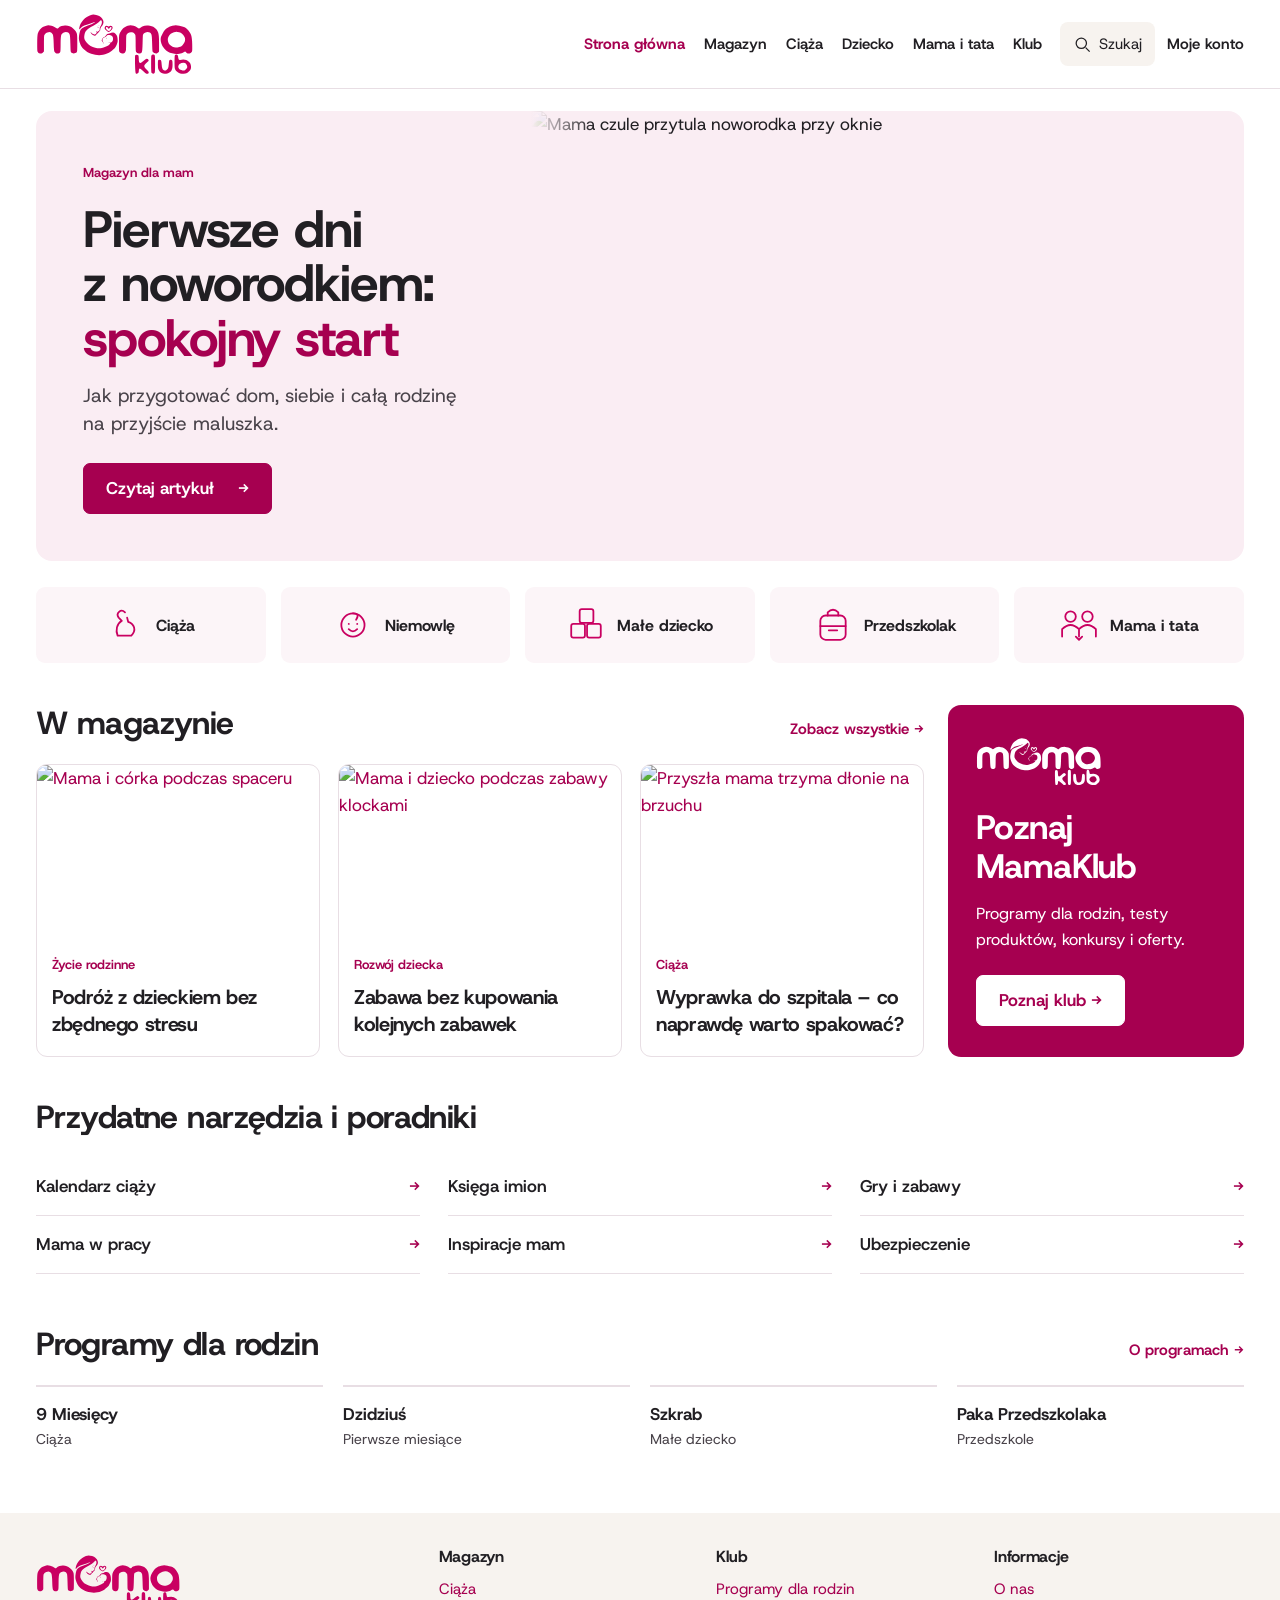
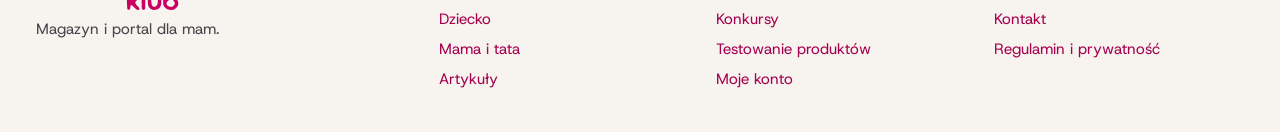
==== commit f7d8c948: "Align approved Mamaklub design with new editorial photography and refined typography" ====
--- a/index.html
+++ b/index.html
@@ -1,2 +1,2 @@
 <!doctype html>
-<html lang="pl"><head><meta charset="utf-8"><meta name="viewport" content="width=device-width, initial-scale=1"><meta name="description" content="Mamaklub – inspiracje dla kobiet w ciąży i rodziców. Poradniki, konkursy, testowanie produktów i społeczność."><title>Mamaklub – razem przez macierzyństwo</title><link rel="stylesheet" href="assets/site.css?v=approved6"><link rel="icon" type="image/svg+xml" href="assets/favicon.svg"><meta property="og:type" content="website"><meta property="og:locale" content="pl_PL"><meta property="og:site_name" content="Mamaklub"><meta name="robots" content="noindex,follow"><link rel="stylesheet" href="https://fonts.googleapis.com/css2?family=Host+Grotesk:wght@400;500;600;700;800&amp;family=Manrope:wght@400;500;600;700&amp;display=swap"></head><body><a class="skip" href="#main">Przejdź do treści</a><header class="site-head"><div class="wrap mast"><div class="mast-meta">Poradniki i inspiracje<br>dla przyszłych mam i rodziców</div><a class="brand" href="index.html"><img src="assets/logo.svg" alt="Mama Klub – strona główna" width="164" height="64"></a><div class="mast-actions"><button type="button" class="search-open" data-search-open><svg viewBox="0 0 24 24" fill="none" stroke="currentColor" stroke-width="1.6" aria-hidden="true"><circle cx="10.5" cy="10.5" r="6.5"/><path d="m16 16 5 5"/></svg>Szukaj</button><a class="mast-account" href="klub.html#konto">Moje konto</a></div><button class="menu" type="button" aria-expanded="false" aria-controls="site-nav">Menu</button><nav class="site-nav" id="site-nav" aria-label="Menu główne"><a href="index.html" aria-current="page">Strona główna</a><a href="magazyn.html">Magazyn</a><a href="poradniki.html#ciaza">Ciąża</a><a href="poradniki.html#dziecko">Dziecko</a><a href="poradniki.html#rodzina">Mama i tata</a><a href="klub.html">Klub</a><a class="account" href="klub.html#konto">Moje konto</a></nav></div></header><main id="main" class="home"><div class="wrap"><section class="hero" aria-labelledby="hero-title"><div class="hero-copy"><span class="category">Magazyn dla mam</span><h1 id="hero-title">Pierwsze dni<br class="desktop-break"> z noworodkiem:<br class="desktop-break"> <span>spokojny start</span></h1><p>Jak przygotować dom, siebie i całą rodzinę na przyjście maluszka.</p><a class="btn" href="magazyn.html#pierwsze-dni">Czytaj artykuł <span aria-hidden="true">→</span></a></div><div class="hero-photo"><img src="https://images.unsplash.com/photo-1491013516836-7db643ee125a?auto=format&amp;fit=crop&amp;w=1400&amp;q=85" alt="Małe dziecko" width="1400" height="950" fetchpriority="high"></div></section><nav class="stages" aria-label="Etapy rodzicielstwa"><a href="poradniki.html#ciaza"><svg viewBox="0 0 36 36" fill="none" stroke="currentColor" stroke-width="1.7" stroke-linecap="round" stroke-linejoin="round" aria-hidden="true"><path d='M18 6c-4-4-9 1-6 5l3 3c-5 3-6 9-4 14h13c5-5 3-11-3-13l-1-4'/></svg><strong>Ciąża</strong></a><a href="poradniki.html#niemowle"><svg viewBox="0 0 36 36" fill="none" stroke="currentColor" stroke-width="1.7" stroke-linecap="round" stroke-linejoin="round" aria-hidden="true"><circle cx='17' cy='18' r='11'/><path d='M13 17h.1M21 17h.1M13 22q4 4 8 0M17 7q7 0 3 6'/></svg><strong>Niemowlę</strong></a><a href="poradniki.html#male-dziecko"><svg viewBox="0 0 36 36" fill="none" stroke="currentColor" stroke-width="1.7" stroke-linecap="round" stroke-linejoin="round" aria-hidden="true"><rect x='4' y='17' width='13' height='13' rx='2'/><rect x='19' y='17' width='13' height='13' rx='2'/><rect x='12' y='3' width='13' height='13' rx='2'/></svg><strong>Małe dziecko</strong></a><a href="poradniki.html#przedszkolak"><svg viewBox="0 0 36 36" fill="none" stroke="currentColor" stroke-width="1.7" stroke-linecap="round" stroke-linejoin="round" aria-hidden="true"><rect x='6' y='9' width='24' height='23' rx='5'/><path d='M13 9V6q5-5 10 0v3M6 19h24M14 23h8'/></svg><strong>Przedszkolak</strong></a><a href="poradniki.html#rodzina"><svg viewBox="0 0 36 36" fill="none" stroke="currentColor" stroke-width="1.7" stroke-linecap="round" stroke-linejoin="round" aria-hidden="true"><circle cx='10' cy='10' r='5'/><circle cx='26' cy='10' r='5'/><path d='M2 29v-7q8-8 16 0v7M18 29v-7q8-8 16 0v7M15 29l3 3 3-3'/></svg><strong>Mama i tata</strong></a></nav><section class="home-editorial"><div class="article-area"><div class="section-heading"><h2>W magazynie</h2><a class="more" href="magazyn.html">Zobacz wszystkie →</a></div><div class="home-stories"><article><a class="article-photo" href="magazyn.html#podroz"><img src="https://images.unsplash.com/photo-1511895426328-dc8714191300?auto=format&amp;fit=crop&amp;w=650&amp;q=85" alt="Rodziny na świeżym powietrzu" width="650" height="450" loading="lazy"></a><div class="article-info"><span class="category">Życie rodzinne</span><h3><a href="magazyn.html#podroz">Podróż z dzieckiem bez zbędnego stresu</a></h3></div></article><article><a class="article-photo" href="magazyn.html#zabawy"><img src="https://images.unsplash.com/photo-1515488042361-ee00e0ddd4e4?auto=format&amp;fit=crop&amp;w=650&amp;q=85" alt="Dziecko podczas zabawy" width="650" height="450" loading="lazy"></a><div class="article-info"><span class="category">Rozwój dziecka</span><h3><a href="magazyn.html#zabawy">Zabawa bez kupowania kolejnych zabawek</a></h3></div></article><article><a class="article-photo" href="magazyn.html#pierwsze-dni"><img src="https://images.unsplash.com/photo-1491013516836-7db643ee125a?auto=format&amp;fit=crop&amp;w=650&amp;q=85" alt="Małe dziecko" width="650" height="450" loading="lazy"></a><div class="article-info"><span class="category">Niemowlę</span><h3><a href="magazyn.html#pierwsze-dni">Pierwsze dni z noworodkiem: spokojny start</a></h3></div></article></div></div><aside class="club-promo"><img src="assets/logo.svg" alt="Mama Klub" width="145" height="57"><h2>Poznaj<br>MamaKlub</h2><p>Programy dla rodzin, testy produktów, konkursy i oferty.</p><a class="btn light" href="klub.html">Poznaj klub →</a></aside></section><section class="tools-section"><div class="section-heading"><h2>Przydatne narzędzia i poradniki</h2></div><div class="tools-links"><a href="poradniki.html#kalendarz">Kalendarz ciąży <span>→</span></a><a href="poradniki.html#imiona">Księga imion <span>→</span></a><a href="poradniki.html#zabawy">Gry i zabawy <span>→</span></a><a href="poradniki.html#praca">Mama w pracy <span>→</span></a><a href="poradniki.html#inspiracje">Inspiracje mam <span>→</span></a><a href="poradniki.html#ubezpieczenie">Ubezpieczenie <span>→</span></a></div></section><section class="program-section"><div class="section-heading"><h2>Programy dla rodzin</h2><a class="more" href="klub.html#programy">O programach →</a></div><div class="program-links"><a href="klub.html#programy"><strong>9 Miesięcy</strong><small>Ciąża</small></a><a href="klub.html#programy"><strong>Dzidziuś</strong><small>Pierwsze miesiące</small></a><a href="klub.html#programy"><strong>Szkrab</strong><small>Małe dziecko</small></a><a href="klub.html#programy"><strong>Paka Przedszkolaka</strong><small>Przedszkole</small></a></div></section></div></main><footer class="site-foot"><div class="wrap footgrid"><div><a class="brand" href="index.html"><img src="assets/logo.svg" alt="Mama Klub" width="145" height="57"></a><p>Magazyn i portal dla mam.</p></div><div><h3>Magazyn</h3><a href="poradniki.html#ciaza">Ciąża</a><a href="poradniki.html#dziecko">Dziecko</a><a href="poradniki.html#rodzina">Mama i tata</a><a href="magazyn.html">Artykuły</a></div><div><h3>Klub</h3><a href="klub.html#programy">Programy dla rodzin</a><a href="klub.html#konkursy">Konkursy</a><a href="klub.html#testowanie">Testowanie produktów</a><a href="klub.html#konto">Moje konto</a></div><div><h3>Informacje</h3><a href="klub.html#onas">O nas</a><a href="klub.html#kontakt">Kontakt</a><a href="klub.html#regulamin">Regulamin i prywatność</a></div></div></footer><script>(()=>{const b=document.querySelector('.menu'),n=document.querySelector('.site-nav');b.addEventListener('click',()=>{b.setAttribute('aria-expanded',String(n.classList.toggle('open')))});n.addEventListener('click',e=>{if(e.target.closest('a')){n.classList.remove('open');b.setAttribute('aria-expanded','false')}});document.addEventListener('keydown',e=>{if(e.key==='Escape'&&n.classList.contains('open')){n.classList.remove('open');b.setAttribute('aria-expanded','false');b.focus()}})})();</script><dialog id="global-search" class="search-dialog" aria-labelledby="search-title"><div class="search-head"><h2 id="search-title">Szukaj w Mamaklub</h2><button type="button" data-close aria-label="Zamknij wyszukiwarkę">Zamknij</button></div><label for="global-query">Szukana fraza</label><input id="global-query" type="search" placeholder="np. wyprawka, ciąża, konkurs" autocomplete="off"><p class="search-status" aria-live="polite"></p><div class="search-results"></div></dialog><script src="assets/search.js" defer></script></body></html>+<html lang="pl"><head><meta charset="utf-8"><meta name="viewport" content="width=device-width, initial-scale=1"><meta name="description" content="Mamaklub – inspiracje dla kobiet w ciąży i rodziców. Poradniki, konkursy, testowanie produktów i społeczność."><title>Mamaklub – razem przez macierzyństwo</title><link rel="stylesheet" href="assets/site.css?v=approved7"><link rel="icon" type="image/svg+xml" href="assets/favicon.svg"><meta property="og:type" content="website"><meta property="og:locale" content="pl_PL"><meta property="og:site_name" content="Mamaklub"><meta name="robots" content="noindex,follow"><link rel="stylesheet" href="https://fonts.googleapis.com/css2?family=Host+Grotesk:wght@400;500;600;700;800&amp;family=Manrope:wght@400;500;600;700&amp;display=swap"></head><body><a class="skip" href="#main">Przejdź do treści</a><header class="site-head"><div class="wrap mast"><a class="brand" href="index.html"><img src="assets/logo.svg" alt="Mama Klub – strona główna" width="164" height="64"></a><span class="brand-caption">Magazyn i portal dla mam</span><div class="mast-actions"><button type="button" class="search-open" data-search-open><svg viewBox="0 0 24 24" fill="none" stroke="currentColor" stroke-width="1.6" aria-hidden="true"><circle cx="10.5" cy="10.5" r="6.5"/><path d="m16 16 5 5"/></svg>Szukaj</button><a class="mast-account" href="klub.html#konto">Moje konto</a></div><button class="menu" type="button" aria-expanded="false" aria-controls="site-nav">Menu</button><nav class="site-nav" id="site-nav" aria-label="Menu główne"><a href="index.html" aria-current="page">Strona główna</a><a href="magazyn.html">Magazyn</a><a href="poradniki.html#ciaza">Ciąża</a><a href="poradniki.html#dziecko">Dziecko</a><a href="poradniki.html#rodzina">Mama i tata</a><a href="klub.html">Klub</a><a class="account" href="klub.html#konto">Moje konto</a></nav></div></header><main id="main" class="home"><div class="wrap"><section class="hero" aria-labelledby="hero-title"><div class="hero-copy"><span class="category">Magazyn dla mam</span><h1 id="hero-title">Pierwsze dni<br class="desktop-break"> z noworodkiem:<br class="desktop-break"> <span>spokojny start</span></h1><p>Jak przygotować dom, siebie i całą rodzinę na przyjście maluszka.</p><a class="btn" href="magazyn.html#pierwsze-dni">Czytaj artykuł <span aria-hidden="true">→</span></a></div><div class="hero-photo"><img src="https://images.pexels.com/photos/7282327/pexels-photo-7282327.jpeg?auto=compress&amp;cs=tinysrgb&amp;w=1600" alt="Mama czule przytula noworodka przy oknie" width="1600" height="1050" fetchpriority="high"></div></section><nav class="stages" aria-label="Etapy rodzicielstwa"><a href="poradniki.html#ciaza"><svg viewBox="0 0 36 36" fill="none" stroke="currentColor" stroke-width="1.7" stroke-linecap="round" stroke-linejoin="round" aria-hidden="true"><path d='M18 6c-4-4-9 1-6 5l3 3c-5 3-6 9-4 14h13c5-5 3-11-3-13l-1-4'/></svg><strong>Ciąża</strong></a><a href="poradniki.html#niemowle"><svg viewBox="0 0 36 36" fill="none" stroke="currentColor" stroke-width="1.7" stroke-linecap="round" stroke-linejoin="round" aria-hidden="true"><circle cx='17' cy='18' r='11'/><path d='M13 17h.1M21 17h.1M13 22q4 4 8 0M17 7q7 0 3 6'/></svg><strong>Niemowlę</strong></a><a href="poradniki.html#male-dziecko"><svg viewBox="0 0 36 36" fill="none" stroke="currentColor" stroke-width="1.7" stroke-linecap="round" stroke-linejoin="round" aria-hidden="true"><rect x='4' y='17' width='13' height='13' rx='2'/><rect x='19' y='17' width='13' height='13' rx='2'/><rect x='12' y='3' width='13' height='13' rx='2'/></svg><strong>Małe dziecko</strong></a><a href="poradniki.html#przedszkolak"><svg viewBox="0 0 36 36" fill="none" stroke="currentColor" stroke-width="1.7" stroke-linecap="round" stroke-linejoin="round" aria-hidden="true"><rect x='6' y='9' width='24' height='23' rx='5'/><path d='M13 9V6q5-5 10 0v3M6 19h24M14 23h8'/></svg><strong>Przedszkolak</strong></a><a href="poradniki.html#rodzina"><svg viewBox="0 0 36 36" fill="none" stroke="currentColor" stroke-width="1.7" stroke-linecap="round" stroke-linejoin="round" aria-hidden="true"><circle cx='10' cy='10' r='5'/><circle cx='26' cy='10' r='5'/><path d='M2 29v-7q8-8 16 0v7M18 29v-7q8-8 16 0v7M15 29l3 3 3-3'/></svg><strong>Mama i tata</strong></a></nav><section class="home-editorial"><div class="article-area"><div class="section-heading"><h2>W magazynie</h2><a class="more" href="magazyn.html">Zobacz wszystkie →</a></div><div class="home-stories"><article><a class="article-photo" href="magazyn.html#podroz"><img src="https://images.pexels.com/photos/4173151/pexels-photo-4173151.jpeg?auto=compress&amp;cs=tinysrgb&amp;w=800" alt="Mama i córka podczas spaceru" width="800" height="530" loading="lazy"></a><div class="article-info"><span class="category">Życie rodzinne</span><h3><a href="magazyn.html#podroz">Podróż z dzieckiem bez zbędnego stresu</a></h3></div></article><article><a class="article-photo" href="magazyn.html#zabawy"><img src="https://images.pexels.com/photos/8504292/pexels-photo-8504292.jpeg?auto=compress&amp;cs=tinysrgb&amp;w=800" alt="Mama i dziecko podczas zabawy klockami" width="800" height="530" loading="lazy"></a><div class="article-info"><span class="category">Rozwój dziecka</span><h3><a href="magazyn.html#zabawy">Zabawa bez kupowania kolejnych zabawek</a></h3></div></article><article><a class="article-photo" href="magazyn.html#wyprawka"><img src="https://images.pexels.com/photos/7484763/pexels-photo-7484763.jpeg?auto=compress&amp;cs=tinysrgb&amp;w=800" alt="Przyszła mama trzyma dłonie na brzuchu" width="800" height="530" loading="lazy"></a><div class="article-info"><span class="category">Ciąża</span><h3><a href="magazyn.html#wyprawka">Wyprawka do szpitala – co naprawdę warto spakować?</a></h3></div></article></div></div><aside class="club-promo"><img src="assets/logo.svg" alt="Mama Klub" width="145" height="57"><h2>Poznaj MamaKlub</h2><p>Programy dla rodzin, testy produktów, konkursy i oferty.</p><a class="btn light" href="klub.html">Poznaj klub →</a></aside></section><section class="tools-section"><div class="section-heading"><h2>Przydatne narzędzia i poradniki</h2></div><div class="tools-links"><a href="poradniki.html#kalendarz">Kalendarz ciąży <span>→</span></a><a href="poradniki.html#imiona">Księga imion <span>→</span></a><a href="poradniki.html#zabawy">Gry i zabawy <span>→</span></a><a href="poradniki.html#praca">Mama w pracy <span>→</span></a><a href="poradniki.html#inspiracje">Inspiracje mam <span>→</span></a><a href="poradniki.html#ubezpieczenie">Ubezpieczenie <span>→</span></a></div></section><section class="program-section"><div class="section-heading"><h2>Programy dla rodzin</h2><a class="more" href="klub.html#programy">O programach →</a></div><div class="program-links"><a href="klub.html#programy"><strong>9 Miesięcy</strong><small>Ciąża</small></a><a href="klub.html#programy"><strong>Dzidziuś</strong><small>Pierwsze miesiące</small></a><a href="klub.html#programy"><strong>Szkrab</strong><small>Małe dziecko</small></a><a href="klub.html#programy"><strong>Paka Przedszkolaka</strong><small>Przedszkole</small></a></div></section></div></main><footer class="site-foot"><div class="wrap footgrid"><div><a class="brand" href="index.html"><img src="assets/logo.svg" alt="Mama Klub" width="145" height="57"></a><p>Magazyn i portal dla mam.</p></div><div><h3>Magazyn</h3><a href="poradniki.html#ciaza">Ciąża</a><a href="poradniki.html#dziecko">Dziecko</a><a href="poradniki.html#rodzina">Mama i tata</a><a href="magazyn.html">Artykuły</a></div><div><h3>Klub</h3><a href="klub.html#programy">Programy dla rodzin</a><a href="klub.html#konkursy">Konkursy</a><a href="klub.html#testowanie">Testowanie produktów</a><a href="klub.html#konto">Moje konto</a></div><div><h3>Informacje</h3><a href="klub.html#onas">O nas</a><a href="klub.html#kontakt">Kontakt</a><a href="klub.html#regulamin">Regulamin i prywatność</a></div></div></footer><script>(()=>{const b=document.querySelector('.menu'),n=document.querySelector('.site-nav');b.addEventListener('click',()=>{b.setAttribute('aria-expanded',String(n.classList.toggle('open')))});n.addEventListener('click',e=>{if(e.target.closest('a')){n.classList.remove('open');b.setAttribute('aria-expanded','false')}});document.addEventListener('keydown',e=>{if(e.key==='Escape'&&n.classList.contains('open')){n.classList.remove('open');b.setAttribute('aria-expanded','false');b.focus()}})})();</script><dialog id="global-search" class="search-dialog" aria-labelledby="search-title"><div class="search-head"><h2 id="search-title">Szukaj w Mamaklub</h2><button type="button" data-close aria-label="Zamknij wyszukiwarkę">Zamknij</button></div><label for="global-query">Szukana fraza</label><input id="global-query" type="search" placeholder="np. wyprawka, ciąża, konkurs" autocomplete="off"><p class="search-status" aria-live="polite"></p><div class="search-results"></div></dialog><script src="assets/search.js" defer></script></body></html>
--- a/assets/site.css
+++ b/assets/site.css
@@ -1,5 +1,5 @@
-:root{--brand:#C90061;--rose:#A60050;--deep:#870044;--ink:#211F23;--muted:#49434A;--pink:#FAEDF3;--cream:#F7F3EF;--line:#E8DEE4;--white:#fff}*{box-sizing:border-box}html{scroll-behavior:smooth}body{margin:0;color:var(--ink);background:white;font:17px/1.6 "Host Grotesk",Manrope,Arial,sans-serif}a{color:var(--rose);text-decoration:none}a:hover{text-decoration:underline;text-underline-offset:4px}a:focus-visible,button:focus-visible,input:focus-visible,summary:focus-visible{outline:3px solid var(--brand);outline-offset:4px}h1,h2,h3,p{margin:0}h1,h2,h3{line-height:1.18;letter-spacing:-.035em;font-weight:700}h1{font-size:clamp(32px,4vw,52px)}h2{font-size:clamp(25px,2.5vw,34px)}h3{font-size:22px}p{color:var(--muted)}img{display:block;max-width:100%;height:auto}.wrap{max-width:1392px;padding-inline:36px;margin:auto}.skip{position:absolute;top:-100px;left:12px;z-index:9;background:white;padding:12px}.skip:focus{top:10px}.site-head{border-bottom:1px solid var(--line)}.mast{min-height:88px;display:flex;align-items:center;gap:24px}.brand{flex-shrink:0}.brand img{width:158px;height:auto}.mast-meta{display:none}.site-nav{display:flex;align-items:center;gap:20px;margin-left:auto;flex-wrap:wrap}.site-nav a{font-size:15px;font-weight:600;color:var(--ink);white-space:nowrap}.site-nav a[aria-current]{color:var(--rose)}.mast-actions{display:flex;gap:12px;align-items:center;order:3}.mast-account{font-size:15px;font-weight:600;color:var(--ink);white-space:nowrap}.search-open,.menu{display:inline-flex;align-items:center;gap:7px;background:var(--cream);border:0;color:var(--ink);font-size:15px;padding:10px 13px;min-height:44px;border-radius:8px}.search-open svg{width:19px;height:19px}.menu,.site-nav .account{display:none}button{font:inherit;cursor:pointer}button,.btn{border-radius:7px}.btn{display:inline-flex;align-items:center;justify-content:center;gap:24px;min-height:46px;padding:11px 22px;font-weight:650;font-size:17px;background:var(--rose);color:white;border:1px solid var(--rose)}.btn:hover{background:var(--deep);text-decoration:none}.btn.light{color:var(--rose);background:white;border-color:white}.category,.eyebrow{font-size:13px;font-weight:650;color:var(--rose)}.more{font-size:15px;font-weight:650}.home .hero{display:grid;grid-template-columns:44% 56%;background:var(--pink);overflow:hidden;border-radius:15px;margin-top:26px;min-height:390px}.hero-copy{padding:clamp(24px,3.7vw,54px);align-self:center}.hero-copy h1{margin:16px 0;line-height:1.07;letter-spacing:-.045em}.hero-copy h1 span{color:var(--rose)}.hero-copy p{font-size:19px;line-height:1.5;margin:0 0 24px;max-width:39ch}.hero-photo{position:relative;min-height:390px}.hero-photo img{position:absolute;width:100%;height:100%;object-fit:cover;inset:0}.stages{display:grid;grid-template-columns:repeat(5,minmax(0,1fr));gap:15px;margin:26px 0 42px}.stages a{display:flex;align-items:center;justify-content:center;gap:12px;min-height:76px;padding:14px 10px;border-radius:9px;background:#fcf5f8;color:var(--ink);font-size:16px}.stages svg{width:34px;height:34px;color:var(--brand);flex-shrink:0}.section-heading{display:flex;align-items:baseline;justify-content:space-between;gap:15px;margin-bottom:21px}.home-editorial{display:grid;grid-template-columns:minmax(0,3fr) minmax(250px,1fr);gap:24px;align-items:stretch}.home-stories{display:grid;grid-template-columns:repeat(3,minmax(0,1fr));gap:18px}.home-stories article{border:1px solid var(--line);border-radius:11px;overflow:hidden}.article-photo{display:block;aspect-ratio:1.65;overflow:hidden}.article-photo img{width:100%;height:100%;object-fit:cover}.article-info{padding:14px 15px 18px}.article-info h3{font-size:21px;margin-top:7px}.article-info h3 a{color:var(--ink)}.club-promo{background:var(--rose);color:white;border-radius:13px;padding:28px;display:flex;flex-direction:column;align-items:flex-start;justify-content:center}.club-promo img{filter:brightness(0) invert(1);width:126px;margin-bottom:22px}.club-promo h2{font-size:34px;line-height:1.1}.club-promo p{color:white;margin:15px 0 22px;font-size:16px}.tools-section,.program-section{padding:42px 0 10px}.tools-links{display:grid;grid-template-columns:repeat(3,1fr);gap:0 28px}.tools-links a{display:flex;justify-content:space-between;border-bottom:1px solid var(--line);padding:15px 0;color:var(--ink);font-weight:600}.tools-links span{color:var(--rose)}.program-section{padding-bottom:48px}.program-links{display:grid;grid-template-columns:repeat(4,1fr);gap:20px}.program-links a{border-top:2px solid var(--line);padding:14px 0;color:var(--ink)}.program-links small{display:block;color:var(--muted)}.site-foot{background:var(--cream);padding:35px 0}.footgrid{display:grid;grid-template-columns:1.5fr 1fr 1fr 1fr;gap:28px}.footgrid h3{font-size:16px;margin-bottom:10px}.footgrid a{display:block;font-size:15px;margin:6px 0}.footgrid .brand img{width:145px}.footgrid p{font-size:15px;max-width:30ch}.head,.subhero{padding:42px 0 28px;border-bottom:1px solid var(--line)}.head h1,.subhero h1{margin:10px 0 14px}.head p,.subhero p,.lead{max-width:70ch;margin-bottom:14px}.jump,.links,.filters{display:flex;flex-wrap:wrap;gap:10px;margin:18px 0}.jump a,.links a{padding:9px 13px;background:var(--pink);border-radius:6px;font-size:15px;font-weight:600}.filters button{background:white;color:var(--ink);border:1px solid var(--line);padding:9px 13px}.filters button[aria-pressed=true]{background:var(--rose);color:white;border-color:var(--rose)}input,select{font:inherit;padding:11px 13px;border:1px solid #9e939a;border-radius:6px;display:block;max-width:100%;margin:8px 0 14px}label{font-weight:600}.grid{display:grid;grid-template-columns:repeat(3,minmax(0,1fr));gap:22px}.story,.tile{padding:19px 0;border-top:1px solid var(--line)}.story h3,.tile h3{margin:8px 0}.story p,.tile p{margin:0 0 13px}.story h3 a{color:var(--ink)}.magazine-grid{grid-template-columns:repeat(2,minmax(0,1fr));padding:24px 0}.story-image{display:block;width:100%;aspect-ratio:1.8;object-fit:cover;overflow:hidden;border-radius:9px}.story-image img{width:100%;height:100%;object-fit:cover}.reading{max-width:750px;margin:0 auto;padding:28px 0 52px}.reading h2{font-size:clamp(30px,4vw,48px);margin:13px 0}.reading .intro{font-size:21px;margin-bottom:16px}.reading p{font-size:18px;line-height:1.8;margin:0 0 20px}.reading .byline,.reading .source{font-size:14px;color:var(--muted);border-top:1px solid var(--line);padding-top:14px}.article-image{width:100%;max-height:420px;object-fit:cover;border-radius:10px;margin:22px 0}.guide-page>section,.club-page>section{padding:34px 0;border-bottom:1px solid var(--line);scroll-margin-top:20px}.guide-page>section h2,.club-page>section h2{margin-bottom:12px}.guide-page>section:not(#imiona):not(#kalendarz) .grid{grid-template-columns:repeat(2,minmax(0,1fr))}.guide-page .tile{padding:16px 0}.guide-page #kalendarz,.club-page #konto{background:var(--pink);padding:26px;margin:24px 0;border-radius:12px}.guide-page #imiona .grid{grid-template-columns:repeat(4,1fr)}.name{padding:10px;border:1px solid var(--line);border-radius:6px}.note{padding:16px 19px;background:var(--cream);border-left:3px solid var(--rose);margin:18px 0;max-width:76ch}.status{font-size:13px;font-weight:600;color:var(--muted)}.club-page #programy .grid{grid-template-columns:repeat(2,minmax(0,1fr))}.club-page #programy .tile{background:var(--pink);border:0;border-radius:9px;padding:20px}.club-page #konkursy .grid,.club-page #testowanie .grid{display:block}.club-page #konkursy .tile,.club-page #testowanie .tile{display:grid;grid-template-columns:150px 1fr 1.3fr;gap:20px}.club-page #konkursy .tile>* ,.club-page #testowanie .tile>*{margin:0}details{padding:14px 0;border-bottom:1px solid var(--line)}summary{cursor:pointer;font-weight:650}details p{margin-top:10px}.search-dialog{width:min(680px,calc(100% - 32px));max-height:85vh;border:1px solid var(--line);border-radius:12px;padding:25px;color:var(--ink)}.search-dialog::backdrop{background:#211f2380}.search-head{display:flex;justify-content:space-between;gap:15px;align-items:center;margin-bottom:20px}.search-head button{background:white;border:1px solid var(--line);padding:8px 12px}.search-dialog input{width:100%}.search-results a{display:block;border-top:1px solid var(--line);padding:13px 0;color:var(--ink)}.search-results small,.search-results strong,.search-results span{display:block}.search-results small{color:var(--rose)}.search-results span,.search-status{font-size:15px;color:var(--muted)}[hidden]{display:none!important}
-@media(max-width:1150px){.mast{gap:15px;flex-wrap:wrap;min-height:76px;padding-block:12px}.mast-actions{margin-left:auto;order:1}.menu{display:inline-flex;order:2}.site-nav{display:none;width:100%;order:4;margin:0;align-items:flex-start;flex-direction:column;padding:10px 0;gap:15px}.site-nav.open{display:flex}.site-nav .account{display:block}.mast-account{display:none}.wrap{padding-inline:26px}.home-editorial{grid-template-columns:minmax(0,2.6fr) minmax(220px,1fr)}.stages{gap:10px}.stages a{gap:7px;font-size:14px}.stages svg{width:28px;height:28px}.hero-copy{padding:30px}.hero-copy p{font-size:17px}}
-@media(max-width:800px){.wrap{padding-inline:20px}.home .hero{grid-template-columns:1fr;min-height:0}.hero-copy{padding:27px}.hero-photo{min-height:0;aspect-ratio:1.6}.hero-copy h1{font-size:36px}.desktop-break{display:none}.stages{display:flex;flex-wrap:wrap;gap:9px;margin:20px 0 30px}.stages a{flex:1 1 29%;min-height:58px}.home-editorial{grid-template-columns:1fr}.club-promo{padding:25px}.club-promo h2 br{display:none}.club-promo img{width:100px;margin-bottom:14px}.home-stories{gap:14px}.article-info h3{font-size:19px}.tools-links,.program-links{grid-template-columns:repeat(2,1fr)}.footgrid{grid-template-columns:1fr 1fr}.grid{grid-template-columns:repeat(2,minmax(0,1fr))}.club-page #konkursy .tile,.club-page #testowanie .tile{grid-template-columns:1fr;gap:6px}}
+:root{--brand:#C90061;--rose:#A60050;--deep:#870044;--ink:#211F23;--muted:#49434A;--pink:#FAEDF3;--cream:#F7F3EF;--line:#E8DEE4;--white:#fff}*{box-sizing:border-box}html{scroll-behavior:smooth}body{margin:0;color:var(--ink);background:white;font:17px/1.6 "Host Grotesk",Manrope,Arial,sans-serif}a{color:var(--rose);text-decoration:none}a:hover{text-decoration:underline;text-underline-offset:4px}a:focus-visible,button:focus-visible,input:focus-visible,summary:focus-visible{outline:3px solid var(--brand);outline-offset:4px}h1,h2,h3,p{margin:0}h1,h2,h3{line-height:1.18;letter-spacing:-.018em;font-weight:700}h1{font-size:clamp(32px,4vw,52px)}h2{font-size:clamp(25px,2.5vw,34px)}h3{font-size:22px}p{color:var(--muted)}img{display:block;max-width:100%;height:auto}.wrap{max-width:1440px;padding-inline:36px;margin:auto}.skip{position:absolute;top:-100px;left:12px;z-index:9;background:white;padding:12px}.skip:focus{top:10px}.site-head{border-bottom:1px solid var(--line)}.mast{min-height:88px;display:flex;align-items:center;gap:18px}.brand-caption{font-size:15px;font-weight:500;white-space:nowrap;color:var(--muted)}.brand{flex-shrink:0}.brand img{width:158px;height:auto}.mast-meta{display:none}.site-nav{display:flex;align-items:center;gap:19px;margin-left:auto;flex-wrap:wrap}.site-nav a{font-size:15px;font-weight:600;color:var(--ink);white-space:nowrap}.site-nav a[aria-current]{color:var(--rose);font-weight:700}.mast-actions{display:flex;gap:12px;align-items:center;order:3}.mast-account{font-size:15px;font-weight:600;color:var(--ink);white-space:nowrap}.search-open,.menu{display:inline-flex;align-items:center;gap:7px;background:var(--cream);border:0;color:var(--ink);font-size:15px;padding:10px 13px;min-height:44px;border-radius:8px}.search-open svg{width:19px;height:19px}.menu,.site-nav .account{display:none}button{font:inherit;cursor:pointer}button,.btn{border-radius:7px}.btn{display:inline-flex;align-items:center;justify-content:center;gap:24px;min-height:46px;padding:11px 22px;font-weight:650;font-size:17px;background:var(--rose);color:white;border:1px solid var(--rose)}.btn:hover{background:var(--deep);text-decoration:none}.btn.light{color:var(--rose);background:white;border-color:white}.category,.eyebrow{font-size:13px;font-weight:650;color:var(--rose)}.more{font-size:15px;font-weight:650}.home .hero{display:grid;grid-template-columns:41% 59%;background:var(--pink);overflow:hidden;border-radius:16px;margin-top:22px;min-height:410px}.hero-copy{padding:clamp(24px,3.7vw,54px);align-self:center}.hero-copy h1{margin:16px 0;line-height:1.07;letter-spacing:-.022em}.hero-copy h1 span{color:var(--rose)}.hero-copy p{font-size:19px;line-height:1.5;margin:0 0 24px;max-width:39ch}.hero-photo{position:relative;min-height:410px;overflow:hidden}.hero-photo::after{content:"";position:absolute;inset:0 auto 0 0;width:9%;background:linear-gradient(90deg,var(--pink),transparent);pointer-events:none}.hero-photo img{position:absolute;width:100%;height:100%;object-fit:cover;object-position:center 42%;inset:0}.stages{display:grid;grid-template-columns:repeat(5,minmax(0,1fr));gap:15px;margin:26px 0 42px}.stages a{display:flex;align-items:center;justify-content:center;gap:12px;min-height:76px;padding:14px 10px;border-radius:9px;background:#fcf5f8;color:var(--ink);font-size:16px}.stages svg{width:38px;height:38px;color:var(--brand);flex-shrink:0}.section-heading{display:flex;align-items:baseline;justify-content:space-between;gap:15px;margin-bottom:21px}.home-editorial{display:grid;grid-template-columns:minmax(0,3fr) minmax(250px,1fr);gap:24px;align-items:stretch}.home-stories{display:grid;grid-template-columns:repeat(3,minmax(0,1fr));gap:18px}.home-stories article{border:1px solid var(--line);border-radius:11px;overflow:hidden}.article-photo{display:block;aspect-ratio:1.65;overflow:hidden}.article-photo img{width:100%;height:100%;object-fit:cover}.article-info{padding:14px 15px 18px}.article-info h3{font-size:20px;margin-top:7px;line-height:1.35}.article-info h3 a{color:var(--ink)}.club-promo{background:var(--rose);color:white;border-radius:13px;padding:28px;display:flex;flex-direction:column;align-items:flex-start;justify-content:center}.club-promo img{filter:brightness(0) invert(1);width:126px;margin-bottom:22px}.club-promo h2{font-size:34px;line-height:1.15;max-width:10ch}.club-promo p{color:white;margin:15px 0 22px;font-size:16px}.tools-section,.program-section{padding:42px 0 10px}.tools-links{display:grid;grid-template-columns:repeat(3,1fr);gap:0 28px}.tools-links a{display:flex;justify-content:space-between;border-bottom:1px solid var(--line);padding:15px 0;color:var(--ink);font-weight:600}.tools-links span{color:var(--rose)}.program-section{padding-bottom:48px}.program-links{display:grid;grid-template-columns:repeat(4,1fr);gap:20px}.program-links a{border-top:2px solid var(--line);padding:14px 0;color:var(--ink)}.program-links small{display:block;color:var(--muted)}.site-foot{background:var(--cream);padding:35px 0}.footgrid{display:grid;grid-template-columns:1.5fr 1fr 1fr 1fr;gap:28px}.footgrid h3{font-size:16px;margin-bottom:10px}.footgrid a{display:block;font-size:15px;margin:6px 0}.footgrid .brand img{width:145px}.footgrid p{font-size:15px;max-width:30ch}.head,.subhero{padding:42px 0 28px;border-bottom:1px solid var(--line)}.head h1,.subhero h1{margin:10px 0 14px}.head p,.subhero p,.lead{max-width:70ch;margin-bottom:14px}.jump,.links,.filters{display:flex;flex-wrap:wrap;gap:10px;margin:18px 0}.jump a,.links a{padding:9px 13px;background:var(--pink);border-radius:6px;font-size:15px;font-weight:600}.filters button{background:white;color:var(--ink);border:1px solid var(--line);padding:9px 13px}.filters button[aria-pressed=true]{background:var(--rose);color:white;border-color:var(--rose)}input,select{font:inherit;padding:11px 13px;border:1px solid #9e939a;border-radius:6px;display:block;max-width:100%;margin:8px 0 14px}label{font-weight:600}.grid{display:grid;grid-template-columns:repeat(3,minmax(0,1fr));gap:22px}.story,.tile{padding:19px 0;border-top:1px solid var(--line)}.story h3,.tile h3{margin:8px 0}.story p,.tile p{margin:0 0 13px}.story h3 a{color:var(--ink)}.magazine-grid{grid-template-columns:repeat(2,minmax(0,1fr));padding:24px 0}.story-image{display:block;width:100%;aspect-ratio:1.8;object-fit:cover;overflow:hidden;border-radius:9px}.story-image img{width:100%;height:100%;object-fit:cover}.reading{max-width:750px;margin:0 auto;padding:28px 0 52px}.reading h2{font-size:clamp(30px,4vw,48px);margin:13px 0}.reading .intro{font-size:21px;margin-bottom:16px}.reading p{font-size:18px;line-height:1.8;margin:0 0 20px}.reading .byline,.reading .source{font-size:14px;color:var(--muted);border-top:1px solid var(--line);padding-top:14px}.article-image{width:100%;max-height:420px;object-fit:cover;border-radius:10px;margin:22px 0}.guide-page>section,.club-page>section{padding:34px 0;border-bottom:1px solid var(--line);scroll-margin-top:20px}.guide-page>section h2,.club-page>section h2{margin-bottom:12px}.guide-page>section:not(#imiona):not(#kalendarz) .grid{grid-template-columns:repeat(2,minmax(0,1fr))}.guide-page .tile{padding:16px 0}.guide-page #kalendarz,.club-page #konto{background:var(--pink);padding:26px;margin:24px 0;border-radius:12px}.guide-page #imiona .grid{grid-template-columns:repeat(4,1fr)}.name{padding:10px;border:1px solid var(--line);border-radius:6px}.note{padding:16px 19px;background:var(--cream);border-left:3px solid var(--rose);margin:18px 0;max-width:76ch}.status{font-size:13px;font-weight:600;color:var(--muted)}.club-page #programy .grid{grid-template-columns:repeat(2,minmax(0,1fr))}.club-page #programy .tile{background:var(--pink);border:0;border-radius:9px;padding:20px}.club-page #konkursy .grid,.club-page #testowanie .grid{display:block}.club-page #konkursy .tile,.club-page #testowanie .tile{display:grid;grid-template-columns:150px 1fr 1.3fr;gap:20px}.club-page #konkursy .tile>* ,.club-page #testowanie .tile>*{margin:0}details{padding:14px 0;border-bottom:1px solid var(--line)}summary{cursor:pointer;font-weight:650}details p{margin-top:10px}.search-dialog{width:min(680px,calc(100% - 32px));max-height:85vh;border:1px solid var(--line);border-radius:12px;padding:25px;color:var(--ink)}.search-dialog::backdrop{background:#211f2380}.search-head{display:flex;justify-content:space-between;gap:15px;align-items:center;margin-bottom:20px}.search-head button{background:white;border:1px solid var(--line);padding:8px 12px}.search-dialog input{width:100%}.search-results a{display:block;border-top:1px solid var(--line);padding:13px 0;color:var(--ink)}.search-results small,.search-results strong,.search-results span{display:block}.search-results small{color:var(--rose)}.search-results span,.search-status{font-size:15px;color:var(--muted)}[hidden]{display:none!important}
+.brand-caption{display:none}@media(min-width:1370px){.brand-caption{display:block}}@media(max-width:1150px){.mast{gap:15px;flex-wrap:wrap;min-height:76px;padding-block:12px}.mast-actions{margin-left:auto;order:1}.menu{display:inline-flex;order:2}.site-nav{display:none;width:100%;order:4;margin:0;align-items:flex-start;flex-direction:column;padding:10px 0;gap:15px}.site-nav.open{display:flex}.site-nav .account{display:block}.mast-account{display:none}.wrap{padding-inline:26px}.home-editorial{grid-template-columns:minmax(0,2.6fr) minmax(220px,1fr)}.stages{gap:10px}.stages a{gap:7px;font-size:14px}.stages svg{width:28px;height:28px}.hero-copy{padding:30px}.hero-copy p{font-size:17px}}
+@media(max-width:800px){.wrap{padding-inline:20px}.home .hero{grid-template-columns:1fr;min-height:0}.hero-copy{padding:27px}.hero-photo{min-height:0;aspect-ratio:1.6}.hero-photo::after{display:none}.hero-copy h1{font-size:36px}.desktop-break{display:none}.stages{display:flex;flex-wrap:wrap;gap:9px;margin:20px 0 30px}.stages a{flex:1 1 29%;min-height:58px}.home-editorial{grid-template-columns:1fr}.club-promo{padding:25px}.club-promo h2 br{display:none}.club-promo img{width:100px;margin-bottom:14px}.home-stories{gap:14px}.article-info h3{font-size:19px}.tools-links,.program-links{grid-template-columns:repeat(2,1fr)}.footgrid{grid-template-columns:1fr 1fr}.grid{grid-template-columns:repeat(2,minmax(0,1fr))}.club-page #konkursy .tile,.club-page #testowanie .tile{grid-template-columns:1fr;gap:6px}}
 @media(max-width:480px){.wrap{padding-inline:16px}.brand img{width:124px}.mast{gap:8px}.mast-actions{gap:6px}.search-open,.menu{padding:8px 10px;font-size:14px}.home .hero{margin-top:16px}.hero-copy{padding:22px}.hero-copy h1{font-size:32px}.hero-copy p{font-size:17px}.hero-photo{aspect-ratio:1.45}.home-stories,.magazine-grid,.guide-page>section:not(#imiona):not(#kalendarz) .grid,.club-page #programy .grid{grid-template-columns:1fr}.home-stories article{display:grid;grid-template-columns:120px 1fr}.article-photo{aspect-ratio:auto;height:100%;min-height:125px}.article-info{padding:12px}.article-info h3{font-size:18px}.section-heading{align-items:flex-start}.section-heading .more{font-size:13px;text-align:right}.stages a{flex-basis:45%;justify-content:flex-start;padding:10px 14px}.stages a:last-child{flex-grow:0}.tools-links{gap:0 14px}.tools-links a{font-size:15px}.program-links{gap:12px}.footgrid{gap:20px}.footgrid>div:first-child{grid-column:1/-1}.head,.subhero{padding:26px 0 18px}.reading p{font-size:17px}.guide-page #imiona .grid{grid-template-columns:repeat(2,1fr)}.search-dialog{padding:16px}}
 @media(prefers-reduced-motion:reduce){html{scroll-behavior:auto}}
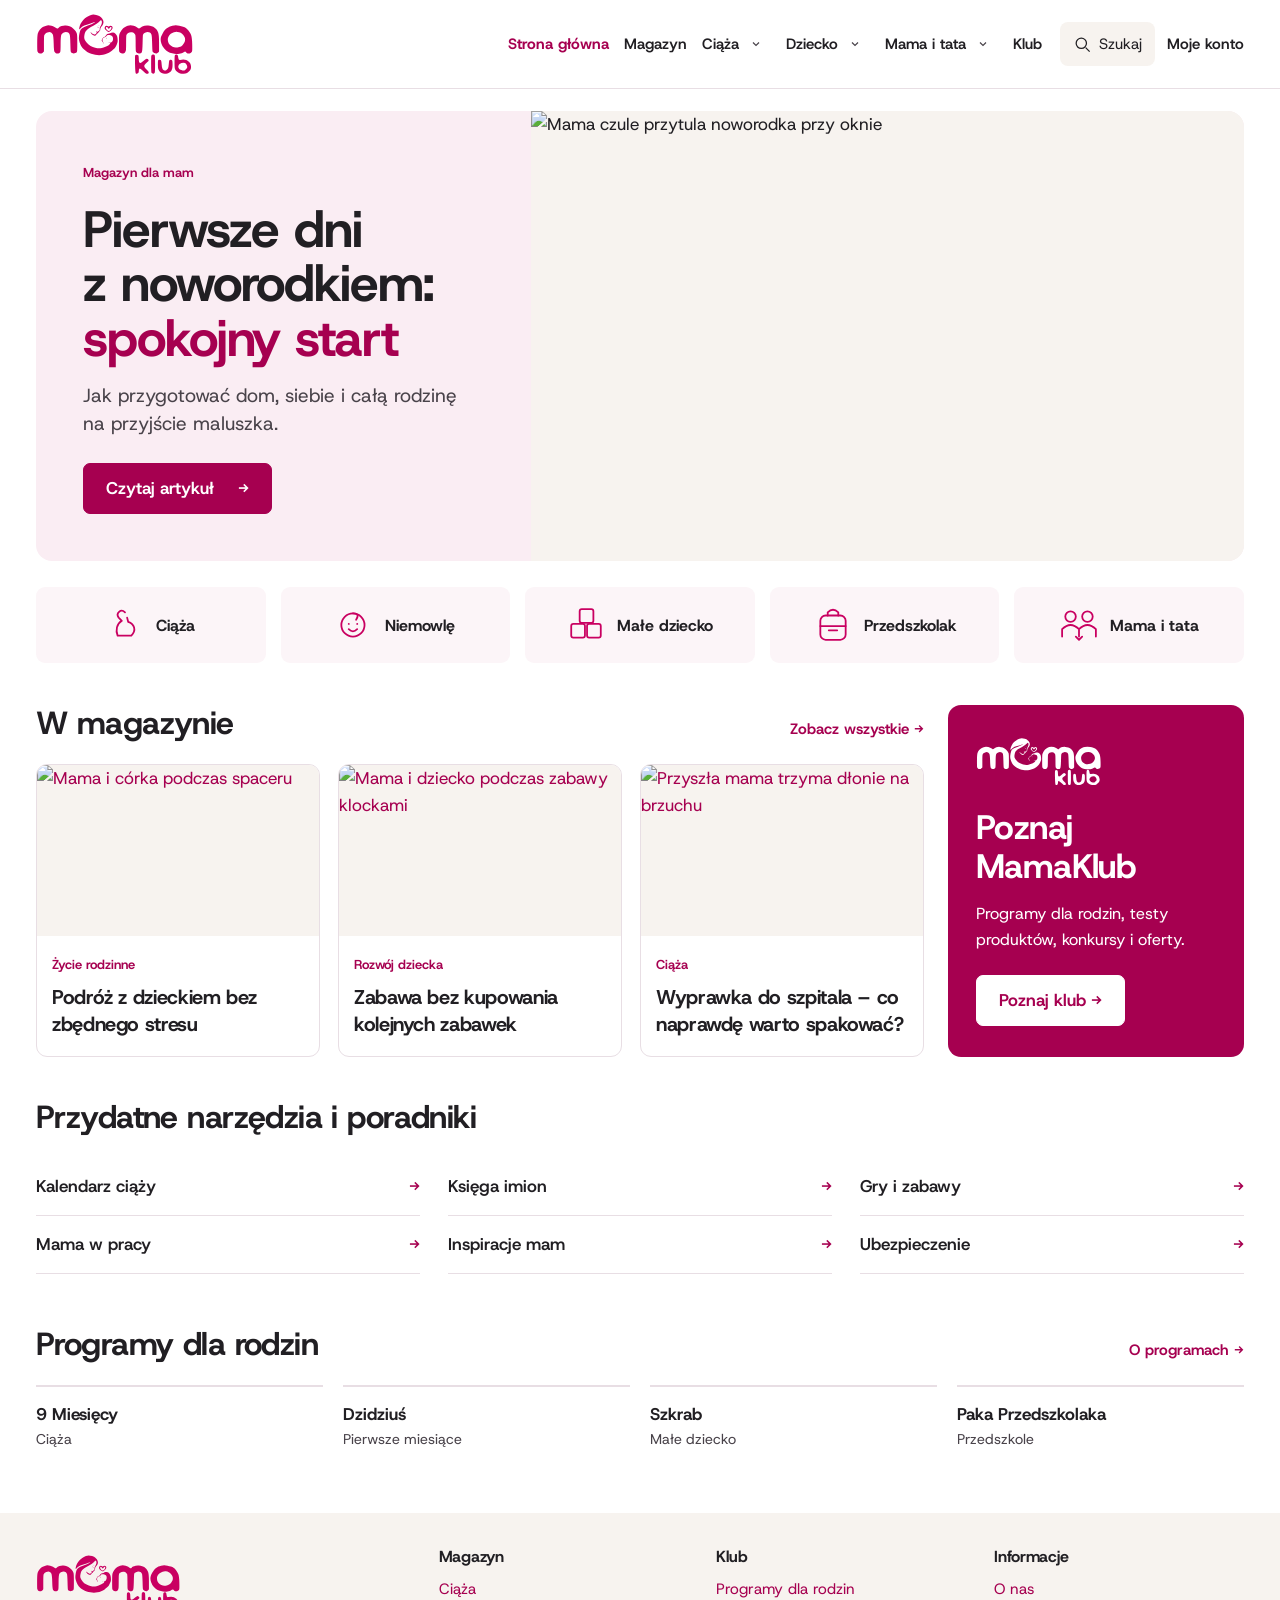
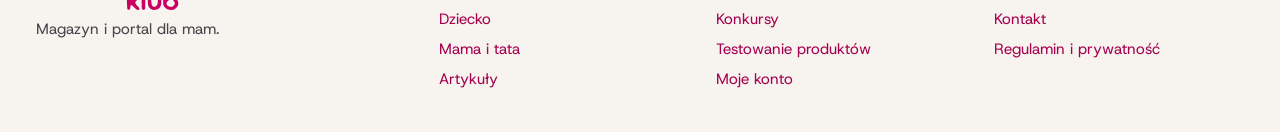
==== commit 46680749: "Refine approved Mamaklub navigation, responsive layouts and editorial reading experience" ====
--- a/index.html
+++ b/index.html
@@ -1,2 +1,2 @@
 <!doctype html>
-<html lang="pl"><head><meta charset="utf-8"><meta name="viewport" content="width=device-width, initial-scale=1"><meta name="description" content="Mamaklub – inspiracje dla kobiet w ciąży i rodziców. Poradniki, konkursy, testowanie produktów i społeczność."><title>Mamaklub – razem przez macierzyństwo</title><link rel="stylesheet" href="assets/site.css?v=approved7"><link rel="icon" type="image/svg+xml" href="assets/favicon.svg"><meta property="og:type" content="website"><meta property="og:locale" content="pl_PL"><meta property="og:site_name" content="Mamaklub"><meta name="robots" content="noindex,follow"><link rel="stylesheet" href="https://fonts.googleapis.com/css2?family=Host+Grotesk:wght@400;500;600;700;800&amp;family=Manrope:wght@400;500;600;700&amp;display=swap"></head><body><a class="skip" href="#main">Przejdź do treści</a><header class="site-head"><div class="wrap mast"><a class="brand" href="index.html"><img src="assets/logo.svg" alt="Mama Klub – strona główna" width="164" height="64"></a><span class="brand-caption">Magazyn i portal dla mam</span><div class="mast-actions"><button type="button" class="search-open" data-search-open><svg viewBox="0 0 24 24" fill="none" stroke="currentColor" stroke-width="1.6" aria-hidden="true"><circle cx="10.5" cy="10.5" r="6.5"/><path d="m16 16 5 5"/></svg>Szukaj</button><a class="mast-account" href="klub.html#konto">Moje konto</a></div><button class="menu" type="button" aria-expanded="false" aria-controls="site-nav">Menu</button><nav class="site-nav" id="site-nav" aria-label="Menu główne"><a href="index.html" aria-current="page">Strona główna</a><a href="magazyn.html">Magazyn</a><a href="poradniki.html#ciaza">Ciąża</a><a href="poradniki.html#dziecko">Dziecko</a><a href="poradniki.html#rodzina">Mama i tata</a><a href="klub.html">Klub</a><a class="account" href="klub.html#konto">Moje konto</a></nav></div></header><main id="main" class="home"><div class="wrap"><section class="hero" aria-labelledby="hero-title"><div class="hero-copy"><span class="category">Magazyn dla mam</span><h1 id="hero-title">Pierwsze dni<br class="desktop-break"> z noworodkiem:<br class="desktop-break"> <span>spokojny start</span></h1><p>Jak przygotować dom, siebie i całą rodzinę na przyjście maluszka.</p><a class="btn" href="magazyn.html#pierwsze-dni">Czytaj artykuł <span aria-hidden="true">→</span></a></div><div class="hero-photo"><img src="https://images.pexels.com/photos/7282327/pexels-photo-7282327.jpeg?auto=compress&amp;cs=tinysrgb&amp;w=1600" alt="Mama czule przytula noworodka przy oknie" width="1600" height="1050" fetchpriority="high"></div></section><nav class="stages" aria-label="Etapy rodzicielstwa"><a href="poradniki.html#ciaza"><svg viewBox="0 0 36 36" fill="none" stroke="currentColor" stroke-width="1.7" stroke-linecap="round" stroke-linejoin="round" aria-hidden="true"><path d='M18 6c-4-4-9 1-6 5l3 3c-5 3-6 9-4 14h13c5-5 3-11-3-13l-1-4'/></svg><strong>Ciąża</strong></a><a href="poradniki.html#niemowle"><svg viewBox="0 0 36 36" fill="none" stroke="currentColor" stroke-width="1.7" stroke-linecap="round" stroke-linejoin="round" aria-hidden="true"><circle cx='17' cy='18' r='11'/><path d='M13 17h.1M21 17h.1M13 22q4 4 8 0M17 7q7 0 3 6'/></svg><strong>Niemowlę</strong></a><a href="poradniki.html#male-dziecko"><svg viewBox="0 0 36 36" fill="none" stroke="currentColor" stroke-width="1.7" stroke-linecap="round" stroke-linejoin="round" aria-hidden="true"><rect x='4' y='17' width='13' height='13' rx='2'/><rect x='19' y='17' width='13' height='13' rx='2'/><rect x='12' y='3' width='13' height='13' rx='2'/></svg><strong>Małe dziecko</strong></a><a href="poradniki.html#przedszkolak"><svg viewBox="0 0 36 36" fill="none" stroke="currentColor" stroke-width="1.7" stroke-linecap="round" stroke-linejoin="round" aria-hidden="true"><rect x='6' y='9' width='24' height='23' rx='5'/><path d='M13 9V6q5-5 10 0v3M6 19h24M14 23h8'/></svg><strong>Przedszkolak</strong></a><a href="poradniki.html#rodzina"><svg viewBox="0 0 36 36" fill="none" stroke="currentColor" stroke-width="1.7" stroke-linecap="round" stroke-linejoin="round" aria-hidden="true"><circle cx='10' cy='10' r='5'/><circle cx='26' cy='10' r='5'/><path d='M2 29v-7q8-8 16 0v7M18 29v-7q8-8 16 0v7M15 29l3 3 3-3'/></svg><strong>Mama i tata</strong></a></nav><section class="home-editorial"><div class="article-area"><div class="section-heading"><h2>W magazynie</h2><a class="more" href="magazyn.html">Zobacz wszystkie →</a></div><div class="home-stories"><article><a class="article-photo" href="magazyn.html#podroz"><img src="https://images.pexels.com/photos/4173151/pexels-photo-4173151.jpeg?auto=compress&amp;cs=tinysrgb&amp;w=800" alt="Mama i córka podczas spaceru" width="800" height="530" loading="lazy"></a><div class="article-info"><span class="category">Życie rodzinne</span><h3><a href="magazyn.html#podroz">Podróż z dzieckiem bez zbędnego stresu</a></h3></div></article><article><a class="article-photo" href="magazyn.html#zabawy"><img src="https://images.pexels.com/photos/8504292/pexels-photo-8504292.jpeg?auto=compress&amp;cs=tinysrgb&amp;w=800" alt="Mama i dziecko podczas zabawy klockami" width="800" height="530" loading="lazy"></a><div class="article-info"><span class="category">Rozwój dziecka</span><h3><a href="magazyn.html#zabawy">Zabawa bez kupowania kolejnych zabawek</a></h3></div></article><article><a class="article-photo" href="magazyn.html#wyprawka"><img src="https://images.pexels.com/photos/7484763/pexels-photo-7484763.jpeg?auto=compress&amp;cs=tinysrgb&amp;w=800" alt="Przyszła mama trzyma dłonie na brzuchu" width="800" height="530" loading="lazy"></a><div class="article-info"><span class="category">Ciąża</span><h3><a href="magazyn.html#wyprawka">Wyprawka do szpitala – co naprawdę warto spakować?</a></h3></div></article></div></div><aside class="club-promo"><img src="assets/logo.svg" alt="Mama Klub" width="145" height="57"><h2>Poznaj MamaKlub</h2><p>Programy dla rodzin, testy produktów, konkursy i oferty.</p><a class="btn light" href="klub.html">Poznaj klub →</a></aside></section><section class="tools-section"><div class="section-heading"><h2>Przydatne narzędzia i poradniki</h2></div><div class="tools-links"><a href="poradniki.html#kalendarz">Kalendarz ciąży <span>→</span></a><a href="poradniki.html#imiona">Księga imion <span>→</span></a><a href="poradniki.html#zabawy">Gry i zabawy <span>→</span></a><a href="poradniki.html#praca">Mama w pracy <span>→</span></a><a href="poradniki.html#inspiracje">Inspiracje mam <span>→</span></a><a href="poradniki.html#ubezpieczenie">Ubezpieczenie <span>→</span></a></div></section><section class="program-section"><div class="section-heading"><h2>Programy dla rodzin</h2><a class="more" href="klub.html#programy">O programach →</a></div><div class="program-links"><a href="klub.html#programy"><strong>9 Miesięcy</strong><small>Ciąża</small></a><a href="klub.html#programy"><strong>Dzidziuś</strong><small>Pierwsze miesiące</small></a><a href="klub.html#programy"><strong>Szkrab</strong><small>Małe dziecko</small></a><a href="klub.html#programy"><strong>Paka Przedszkolaka</strong><small>Przedszkole</small></a></div></section></div></main><footer class="site-foot"><div class="wrap footgrid"><div><a class="brand" href="index.html"><img src="assets/logo.svg" alt="Mama Klub" width="145" height="57"></a><p>Magazyn i portal dla mam.</p></div><div><h3>Magazyn</h3><a href="poradniki.html#ciaza">Ciąża</a><a href="poradniki.html#dziecko">Dziecko</a><a href="poradniki.html#rodzina">Mama i tata</a><a href="magazyn.html">Artykuły</a></div><div><h3>Klub</h3><a href="klub.html#programy">Programy dla rodzin</a><a href="klub.html#konkursy">Konkursy</a><a href="klub.html#testowanie">Testowanie produktów</a><a href="klub.html#konto">Moje konto</a></div><div><h3>Informacje</h3><a href="klub.html#onas">O nas</a><a href="klub.html#kontakt">Kontakt</a><a href="klub.html#regulamin">Regulamin i prywatność</a></div></div></footer><script>(()=>{const b=document.querySelector('.menu'),n=document.querySelector('.site-nav');b.addEventListener('click',()=>{b.setAttribute('aria-expanded',String(n.classList.toggle('open')))});n.addEventListener('click',e=>{if(e.target.closest('a')){n.classList.remove('open');b.setAttribute('aria-expanded','false')}});document.addEventListener('keydown',e=>{if(e.key==='Escape'&&n.classList.contains('open')){n.classList.remove('open');b.setAttribute('aria-expanded','false');b.focus()}})})();</script><dialog id="global-search" class="search-dialog" aria-labelledby="search-title"><div class="search-head"><h2 id="search-title">Szukaj w Mamaklub</h2><button type="button" data-close aria-label="Zamknij wyszukiwarkę">Zamknij</button></div><label for="global-query">Szukana fraza</label><input id="global-query" type="search" placeholder="np. wyprawka, ciąża, konkurs" autocomplete="off"><p class="search-status" aria-live="polite"></p><div class="search-results"></div></dialog><script src="assets/search.js" defer></script></body></html>+<html lang="pl"><head><meta charset="utf-8"><meta name="viewport" content="width=device-width, initial-scale=1"><meta name="description" content="Mamaklub – inspiracje dla kobiet w ciąży i rodziców. Poradniki, konkursy, testowanie produktów i społeczność."><title>Mamaklub – razem przez macierzyństwo</title><link rel="stylesheet" href="assets/site.css?v=approved8"><link rel="icon" type="image/svg+xml" href="assets/favicon.svg"><meta property="og:type" content="website"><meta property="og:locale" content="pl_PL"><meta property="og:site_name" content="Mamaklub"><meta name="robots" content="noindex,follow"><link rel="stylesheet" href="https://fonts.googleapis.com/css2?family=Host+Grotesk:wght@400;500;600;700;800&amp;family=Manrope:wght@400;500;600;700&amp;display=swap"></head><body><a class="skip" href="#main">Przejdź do treści</a><header class="site-head"><div class="wrap mast"><a class="brand" href="index.html"><img src="assets/logo.svg" alt="Mama Klub – strona główna" width="164" height="64"></a><span class="brand-caption">Magazyn i portal dla mam</span><div class="mast-actions"><button type="button" class="search-open" data-search-open><svg viewBox="0 0 24 24" fill="none" stroke="currentColor" stroke-width="1.6" aria-hidden="true"><circle cx="10.5" cy="10.5" r="6.5"/><path d="m16 16 5 5"/></svg>Szukaj</button><a class="mast-account" href="klub.html#konto">Moje konto</a></div><button class="menu" type="button" aria-expanded="false" aria-controls="site-nav">Menu</button><nav class="site-nav" id="site-nav" aria-label="Menu główne"><a href="index.html" aria-current="page">Strona główna</a><a href="magazyn.html">Magazyn</a><div class="nav-group"><a href="poradniki.html#ciaza">Ciąża</a><button class="nav-toggle" type="button" aria-label="Rozwiń: Ciąża" aria-expanded="false"><svg width="12" height="12" viewBox="0 0 16 16" fill="none" aria-hidden="true"><path d="m4 6 4 4 4-4" stroke="currentColor" stroke-width="1.6"/></svg></button><div class="nav-sub" hidden><a href="poradniki.html#ciaza">Trymestry i poród</a><a href="poradniki.html#kalendarz">Kalendarz ciąży</a><a href="poradniki.html#imiona">Księga imion</a><a href="magazyn.html#wyprawka">Wyprawka do szpitala</a></div></div><div class="nav-group"><a href="poradniki.html#dziecko">Dziecko</a><button class="nav-toggle" type="button" aria-label="Rozwiń: Dziecko" aria-expanded="false"><svg width="12" height="12" viewBox="0 0 16 16" fill="none" aria-hidden="true"><path d="m4 6 4 4 4-4" stroke="currentColor" stroke-width="1.6"/></svg></button><div class="nav-sub" hidden><a href="poradniki.html#niemowle">Niemowlę</a><a href="poradniki.html#male-dziecko">Małe dziecko</a><a href="poradniki.html#przedszkolak">Przedszkolak</a><a href="poradniki.html#zabawy">Gry i zabawy</a></div></div><div class="nav-group"><a href="poradniki.html#rodzina">Mama i tata</a><button class="nav-toggle" type="button" aria-label="Rozwiń: Mama i tata" aria-expanded="false"><svg width="12" height="12" viewBox="0 0 16 16" fill="none" aria-hidden="true"><path d="m4 6 4 4 4-4" stroke="currentColor" stroke-width="1.6"/></svg></button><div class="nav-sub" hidden><a href="poradniki.html#rodzina">Życie rodzinne</a><a href="poradniki.html#praca">Mama w pracy</a><a href="poradniki.html#inspiracje">Inspiracje</a></div></div><a href="klub.html">Klub</a><a class="account" href="klub.html#konto">Moje konto</a></nav></div></header><main id="main" class="home"><div class="wrap"><section class="hero" aria-labelledby="hero-title"><div class="hero-copy"><span class="category">Magazyn dla mam</span><h1 id="hero-title">Pierwsze dni<br class="desktop-break"> z noworodkiem:<br class="desktop-break"> <span>spokojny start</span></h1><p>Jak przygotować dom, siebie i całą rodzinę na przyjście maluszka.</p><a class="btn" href="magazyn.html#pierwsze-dni">Czytaj artykuł <span aria-hidden="true">→</span></a></div><div class="hero-photo"><img src="https://images.pexels.com/photos/7282327/pexels-photo-7282327.jpeg?auto=compress&amp;cs=tinysrgb&amp;w=1600" alt="Mama czule przytula noworodka przy oknie" width="1600" height="1050" fetchpriority="high"></div></section><nav class="stages" aria-label="Etapy rodzicielstwa"><a href="poradniki.html#ciaza"><svg viewBox="0 0 36 36" fill="none" stroke="currentColor" stroke-width="1.7" stroke-linecap="round" stroke-linejoin="round" aria-hidden="true"><path d='M18 6c-4-4-9 1-6 5l3 3c-5 3-6 9-4 14h13c5-5 3-11-3-13l-1-4'/></svg><strong>Ciąża</strong></a><a href="poradniki.html#niemowle"><svg viewBox="0 0 36 36" fill="none" stroke="currentColor" stroke-width="1.7" stroke-linecap="round" stroke-linejoin="round" aria-hidden="true"><circle cx='17' cy='18' r='11'/><path d='M13 17h.1M21 17h.1M13 22q4 4 8 0M17 7q7 0 3 6'/></svg><strong>Niemowlę</strong></a><a href="poradniki.html#male-dziecko"><svg viewBox="0 0 36 36" fill="none" stroke="currentColor" stroke-width="1.7" stroke-linecap="round" stroke-linejoin="round" aria-hidden="true"><rect x='4' y='17' width='13' height='13' rx='2'/><rect x='19' y='17' width='13' height='13' rx='2'/><rect x='12' y='3' width='13' height='13' rx='2'/></svg><strong>Małe dziecko</strong></a><a href="poradniki.html#przedszkolak"><svg viewBox="0 0 36 36" fill="none" stroke="currentColor" stroke-width="1.7" stroke-linecap="round" stroke-linejoin="round" aria-hidden="true"><rect x='6' y='9' width='24' height='23' rx='5'/><path d='M13 9V6q5-5 10 0v3M6 19h24M14 23h8'/></svg><strong>Przedszkolak</strong></a><a href="poradniki.html#rodzina"><svg viewBox="0 0 36 36" fill="none" stroke="currentColor" stroke-width="1.7" stroke-linecap="round" stroke-linejoin="round" aria-hidden="true"><circle cx='10' cy='10' r='5'/><circle cx='26' cy='10' r='5'/><path d='M2 29v-7q8-8 16 0v7M18 29v-7q8-8 16 0v7M15 29l3 3 3-3'/></svg><strong>Mama i tata</strong></a></nav><section class="home-editorial"><div class="article-area"><div class="section-heading"><h2>W magazynie</h2><a class="more" href="magazyn.html">Zobacz wszystkie →</a></div><div class="home-stories"><article><a class="article-photo" href="magazyn.html#podroz"><img src="https://images.pexels.com/photos/4173151/pexels-photo-4173151.jpeg?auto=compress&amp;cs=tinysrgb&amp;w=800" alt="Mama i córka podczas spaceru" width="800" height="530" loading="lazy"></a><div class="article-info"><span class="category">Życie rodzinne</span><h3><a href="magazyn.html#podroz">Podróż z dzieckiem bez zbędnego stresu</a></h3></div></article><article><a class="article-photo" href="magazyn.html#zabawy"><img src="https://images.pexels.com/photos/8504292/pexels-photo-8504292.jpeg?auto=compress&amp;cs=tinysrgb&amp;w=800" alt="Mama i dziecko podczas zabawy klockami" width="800" height="530" loading="lazy"></a><div class="article-info"><span class="category">Rozwój dziecka</span><h3><a href="magazyn.html#zabawy">Zabawa bez kupowania kolejnych zabawek</a></h3></div></article><article><a class="article-photo" href="magazyn.html#wyprawka"><img src="https://images.pexels.com/photos/7484763/pexels-photo-7484763.jpeg?auto=compress&amp;cs=tinysrgb&amp;w=800" alt="Przyszła mama trzyma dłonie na brzuchu" width="800" height="530" loading="lazy"></a><div class="article-info"><span class="category">Ciąża</span><h3><a href="magazyn.html#wyprawka">Wyprawka do szpitala – co naprawdę warto spakować?</a></h3></div></article></div></div><aside class="club-promo"><img src="assets/logo.svg" alt="Mama Klub" width="145" height="57"><h2>Poznaj MamaKlub</h2><p>Programy dla rodzin, testy produktów, konkursy i oferty.</p><a class="btn light" href="klub.html">Poznaj klub →</a></aside></section><section class="tools-section"><div class="section-heading"><h2>Przydatne narzędzia i poradniki</h2></div><div class="tools-links"><a href="poradniki.html#kalendarz">Kalendarz ciąży <span>→</span></a><a href="poradniki.html#imiona">Księga imion <span>→</span></a><a href="poradniki.html#zabawy">Gry i zabawy <span>→</span></a><a href="poradniki.html#praca">Mama w pracy <span>→</span></a><a href="poradniki.html#inspiracje">Inspiracje mam <span>→</span></a><a href="poradniki.html#ubezpieczenie">Ubezpieczenie <span>→</span></a></div></section><section class="program-section"><div class="section-heading"><h2>Programy dla rodzin</h2><a class="more" href="klub.html#programy">O programach →</a></div><div class="program-links"><a href="klub.html#programy"><strong>9 Miesięcy</strong><small>Ciąża</small></a><a href="klub.html#programy"><strong>Dzidziuś</strong><small>Pierwsze miesiące</small></a><a href="klub.html#programy"><strong>Szkrab</strong><small>Małe dziecko</small></a><a href="klub.html#programy"><strong>Paka Przedszkolaka</strong><small>Przedszkole</small></a></div></section></div></main><footer class="site-foot"><div class="wrap footgrid"><div><a class="brand" href="index.html"><img src="assets/logo.svg" alt="Mama Klub" width="145" height="57"></a><p>Magazyn i portal dla mam.</p></div><div><h3>Magazyn</h3><a href="poradniki.html#ciaza">Ciąża</a><a href="poradniki.html#dziecko">Dziecko</a><a href="poradniki.html#rodzina">Mama i tata</a><a href="magazyn.html">Artykuły</a></div><div><h3>Klub</h3><a href="klub.html#programy">Programy dla rodzin</a><a href="klub.html#konkursy">Konkursy</a><a href="klub.html#testowanie">Testowanie produktów</a><a href="klub.html#konto">Moje konto</a></div><div><h3>Informacje</h3><a href="klub.html#onas">O nas</a><a href="klub.html#kontakt">Kontakt</a><a href="klub.html#regulamin">Regulamin i prywatność</a></div></div></footer><script src="assets/navigation.js" defer></script><dialog id="global-search" class="search-dialog" aria-labelledby="search-title"><div class="search-head"><h2 id="search-title">Szukaj w Mamaklub</h2><button type="button" data-close aria-label="Zamknij wyszukiwarkę">Zamknij</button></div><label for="global-query">Szukana fraza</label><input id="global-query" type="search" placeholder="np. wyprawka, ciąża, konkurs" autocomplete="off"><p class="search-status" aria-live="polite"></p><div class="search-results"></div></dialog><script src="assets/search.js" defer></script></body></html>
--- a/assets/site.css
+++ b/assets/site.css
@@ -1,5 +1,10 @@
-:root{--brand:#C90061;--rose:#A60050;--deep:#870044;--ink:#211F23;--muted:#49434A;--pink:#FAEDF3;--cream:#F7F3EF;--line:#E8DEE4;--white:#fff}*{box-sizing:border-box}html{scroll-behavior:smooth}body{margin:0;color:var(--ink);background:white;font:17px/1.6 "Host Grotesk",Manrope,Arial,sans-serif}a{color:var(--rose);text-decoration:none}a:hover{text-decoration:underline;text-underline-offset:4px}a:focus-visible,button:focus-visible,input:focus-visible,summary:focus-visible{outline:3px solid var(--brand);outline-offset:4px}h1,h2,h3,p{margin:0}h1,h2,h3{line-height:1.18;letter-spacing:-.018em;font-weight:700}h1{font-size:clamp(32px,4vw,52px)}h2{font-size:clamp(25px,2.5vw,34px)}h3{font-size:22px}p{color:var(--muted)}img{display:block;max-width:100%;height:auto}.wrap{max-width:1440px;padding-inline:36px;margin:auto}.skip{position:absolute;top:-100px;left:12px;z-index:9;background:white;padding:12px}.skip:focus{top:10px}.site-head{border-bottom:1px solid var(--line)}.mast{min-height:88px;display:flex;align-items:center;gap:18px}.brand-caption{font-size:15px;font-weight:500;white-space:nowrap;color:var(--muted)}.brand{flex-shrink:0}.brand img{width:158px;height:auto}.mast-meta{display:none}.site-nav{display:flex;align-items:center;gap:19px;margin-left:auto;flex-wrap:wrap}.site-nav a{font-size:15px;font-weight:600;color:var(--ink);white-space:nowrap}.site-nav a[aria-current]{color:var(--rose);font-weight:700}.mast-actions{display:flex;gap:12px;align-items:center;order:3}.mast-account{font-size:15px;font-weight:600;color:var(--ink);white-space:nowrap}.search-open,.menu{display:inline-flex;align-items:center;gap:7px;background:var(--cream);border:0;color:var(--ink);font-size:15px;padding:10px 13px;min-height:44px;border-radius:8px}.search-open svg{width:19px;height:19px}.menu,.site-nav .account{display:none}button{font:inherit;cursor:pointer}button,.btn{border-radius:7px}.btn{display:inline-flex;align-items:center;justify-content:center;gap:24px;min-height:46px;padding:11px 22px;font-weight:650;font-size:17px;background:var(--rose);color:white;border:1px solid var(--rose)}.btn:hover{background:var(--deep);text-decoration:none}.btn.light{color:var(--rose);background:white;border-color:white}.category,.eyebrow{font-size:13px;font-weight:650;color:var(--rose)}.more{font-size:15px;font-weight:650}.home .hero{display:grid;grid-template-columns:41% 59%;background:var(--pink);overflow:hidden;border-radius:16px;margin-top:22px;min-height:410px}.hero-copy{padding:clamp(24px,3.7vw,54px);align-self:center}.hero-copy h1{margin:16px 0;line-height:1.07;letter-spacing:-.022em}.hero-copy h1 span{color:var(--rose)}.hero-copy p{font-size:19px;line-height:1.5;margin:0 0 24px;max-width:39ch}.hero-photo{position:relative;min-height:410px;overflow:hidden}.hero-photo::after{content:"";position:absolute;inset:0 auto 0 0;width:9%;background:linear-gradient(90deg,var(--pink),transparent);pointer-events:none}.hero-photo img{position:absolute;width:100%;height:100%;object-fit:cover;object-position:center 42%;inset:0}.stages{display:grid;grid-template-columns:repeat(5,minmax(0,1fr));gap:15px;margin:26px 0 42px}.stages a{display:flex;align-items:center;justify-content:center;gap:12px;min-height:76px;padding:14px 10px;border-radius:9px;background:#fcf5f8;color:var(--ink);font-size:16px}.stages svg{width:38px;height:38px;color:var(--brand);flex-shrink:0}.section-heading{display:flex;align-items:baseline;justify-content:space-between;gap:15px;margin-bottom:21px}.home-editorial{display:grid;grid-template-columns:minmax(0,3fr) minmax(250px,1fr);gap:24px;align-items:stretch}.home-stories{display:grid;grid-template-columns:repeat(3,minmax(0,1fr));gap:18px}.home-stories article{border:1px solid var(--line);border-radius:11px;overflow:hidden}.article-photo{display:block;aspect-ratio:1.65;overflow:hidden}.article-photo img{width:100%;height:100%;object-fit:cover}.article-info{padding:14px 15px 18px}.article-info h3{font-size:20px;margin-top:7px;line-height:1.35}.article-info h3 a{color:var(--ink)}.club-promo{background:var(--rose);color:white;border-radius:13px;padding:28px;display:flex;flex-direction:column;align-items:flex-start;justify-content:center}.club-promo img{filter:brightness(0) invert(1);width:126px;margin-bottom:22px}.club-promo h2{font-size:34px;line-height:1.15;max-width:10ch}.club-promo p{color:white;margin:15px 0 22px;font-size:16px}.tools-section,.program-section{padding:42px 0 10px}.tools-links{display:grid;grid-template-columns:repeat(3,1fr);gap:0 28px}.tools-links a{display:flex;justify-content:space-between;border-bottom:1px solid var(--line);padding:15px 0;color:var(--ink);font-weight:600}.tools-links span{color:var(--rose)}.program-section{padding-bottom:48px}.program-links{display:grid;grid-template-columns:repeat(4,1fr);gap:20px}.program-links a{border-top:2px solid var(--line);padding:14px 0;color:var(--ink)}.program-links small{display:block;color:var(--muted)}.site-foot{background:var(--cream);padding:35px 0}.footgrid{display:grid;grid-template-columns:1.5fr 1fr 1fr 1fr;gap:28px}.footgrid h3{font-size:16px;margin-bottom:10px}.footgrid a{display:block;font-size:15px;margin:6px 0}.footgrid .brand img{width:145px}.footgrid p{font-size:15px;max-width:30ch}.head,.subhero{padding:42px 0 28px;border-bottom:1px solid var(--line)}.head h1,.subhero h1{margin:10px 0 14px}.head p,.subhero p,.lead{max-width:70ch;margin-bottom:14px}.jump,.links,.filters{display:flex;flex-wrap:wrap;gap:10px;margin:18px 0}.jump a,.links a{padding:9px 13px;background:var(--pink);border-radius:6px;font-size:15px;font-weight:600}.filters button{background:white;color:var(--ink);border:1px solid var(--line);padding:9px 13px}.filters button[aria-pressed=true]{background:var(--rose);color:white;border-color:var(--rose)}input,select{font:inherit;padding:11px 13px;border:1px solid #9e939a;border-radius:6px;display:block;max-width:100%;margin:8px 0 14px}label{font-weight:600}.grid{display:grid;grid-template-columns:repeat(3,minmax(0,1fr));gap:22px}.story,.tile{padding:19px 0;border-top:1px solid var(--line)}.story h3,.tile h3{margin:8px 0}.story p,.tile p{margin:0 0 13px}.story h3 a{color:var(--ink)}.magazine-grid{grid-template-columns:repeat(2,minmax(0,1fr));padding:24px 0}.story-image{display:block;width:100%;aspect-ratio:1.8;object-fit:cover;overflow:hidden;border-radius:9px}.story-image img{width:100%;height:100%;object-fit:cover}.reading{max-width:750px;margin:0 auto;padding:28px 0 52px}.reading h2{font-size:clamp(30px,4vw,48px);margin:13px 0}.reading .intro{font-size:21px;margin-bottom:16px}.reading p{font-size:18px;line-height:1.8;margin:0 0 20px}.reading .byline,.reading .source{font-size:14px;color:var(--muted);border-top:1px solid var(--line);padding-top:14px}.article-image{width:100%;max-height:420px;object-fit:cover;border-radius:10px;margin:22px 0}.guide-page>section,.club-page>section{padding:34px 0;border-bottom:1px solid var(--line);scroll-margin-top:20px}.guide-page>section h2,.club-page>section h2{margin-bottom:12px}.guide-page>section:not(#imiona):not(#kalendarz) .grid{grid-template-columns:repeat(2,minmax(0,1fr))}.guide-page .tile{padding:16px 0}.guide-page #kalendarz,.club-page #konto{background:var(--pink);padding:26px;margin:24px 0;border-radius:12px}.guide-page #imiona .grid{grid-template-columns:repeat(4,1fr)}.name{padding:10px;border:1px solid var(--line);border-radius:6px}.note{padding:16px 19px;background:var(--cream);border-left:3px solid var(--rose);margin:18px 0;max-width:76ch}.status{font-size:13px;font-weight:600;color:var(--muted)}.club-page #programy .grid{grid-template-columns:repeat(2,minmax(0,1fr))}.club-page #programy .tile{background:var(--pink);border:0;border-radius:9px;padding:20px}.club-page #konkursy .grid,.club-page #testowanie .grid{display:block}.club-page #konkursy .tile,.club-page #testowanie .tile{display:grid;grid-template-columns:150px 1fr 1.3fr;gap:20px}.club-page #konkursy .tile>* ,.club-page #testowanie .tile>*{margin:0}details{padding:14px 0;border-bottom:1px solid var(--line)}summary{cursor:pointer;font-weight:650}details p{margin-top:10px}.search-dialog{width:min(680px,calc(100% - 32px));max-height:85vh;border:1px solid var(--line);border-radius:12px;padding:25px;color:var(--ink)}.search-dialog::backdrop{background:#211f2380}.search-head{display:flex;justify-content:space-between;gap:15px;align-items:center;margin-bottom:20px}.search-head button{background:white;border:1px solid var(--line);padding:8px 12px}.search-dialog input{width:100%}.search-results a{display:block;border-top:1px solid var(--line);padding:13px 0;color:var(--ink)}.search-results small,.search-results strong,.search-results span{display:block}.search-results small{color:var(--rose)}.search-results span,.search-status{font-size:15px;color:var(--muted)}[hidden]{display:none!important}
-.brand-caption{display:none}@media(min-width:1370px){.brand-caption{display:block}}@media(max-width:1150px){.mast{gap:15px;flex-wrap:wrap;min-height:76px;padding-block:12px}.mast-actions{margin-left:auto;order:1}.menu{display:inline-flex;order:2}.site-nav{display:none;width:100%;order:4;margin:0;align-items:flex-start;flex-direction:column;padding:10px 0;gap:15px}.site-nav.open{display:flex}.site-nav .account{display:block}.mast-account{display:none}.wrap{padding-inline:26px}.home-editorial{grid-template-columns:minmax(0,2.6fr) minmax(220px,1fr)}.stages{gap:10px}.stages a{gap:7px;font-size:14px}.stages svg{width:28px;height:28px}.hero-copy{padding:30px}.hero-copy p{font-size:17px}}
-@media(max-width:800px){.wrap{padding-inline:20px}.home .hero{grid-template-columns:1fr;min-height:0}.hero-copy{padding:27px}.hero-photo{min-height:0;aspect-ratio:1.6}.hero-photo::after{display:none}.hero-copy h1{font-size:36px}.desktop-break{display:none}.stages{display:flex;flex-wrap:wrap;gap:9px;margin:20px 0 30px}.stages a{flex:1 1 29%;min-height:58px}.home-editorial{grid-template-columns:1fr}.club-promo{padding:25px}.club-promo h2 br{display:none}.club-promo img{width:100px;margin-bottom:14px}.home-stories{gap:14px}.article-info h3{font-size:19px}.tools-links,.program-links{grid-template-columns:repeat(2,1fr)}.footgrid{grid-template-columns:1fr 1fr}.grid{grid-template-columns:repeat(2,minmax(0,1fr))}.club-page #konkursy .tile,.club-page #testowanie .tile{grid-template-columns:1fr;gap:6px}}
+:root{--brand:#C90061;--rose:#A60050;--deep:#870044;--ink:#211F23;--muted:#49434A;--pink:#FAEDF3;--cream:#F7F3EF;--line:#E8DEE4;--white:#fff}*{box-sizing:border-box}html{scroll-behavior:smooth}body{margin:0;color:var(--ink);background:white;font:17px/1.6 "Host Grotesk",Manrope,Arial,sans-serif}a{color:var(--rose);text-decoration:none}a:hover{text-decoration:underline;text-underline-offset:4px}a:focus-visible,button:focus-visible,input:focus-visible,summary:focus-visible{outline:3px solid var(--brand);outline-offset:4px}h1,h2,h3,p{margin:0}h1,h2,h3{line-height:1.18;letter-spacing:-.018em;font-weight:700}h1{font-size:clamp(32px,4vw,52px)}h2{font-size:clamp(25px,2.5vw,34px)}h3{font-size:22px}p{color:var(--muted)}img{display:block;max-width:100%;height:auto}.wrap{max-width:1440px;padding-inline:36px;margin:auto}.skip{position:absolute;top:-100px;left:12px;z-index:9;background:white;padding:12px}.skip:focus{top:10px}.site-head{border-bottom:1px solid var(--line)}.mast{min-height:88px;display:flex;align-items:center;gap:18px}.brand-caption{font-size:15px;font-weight:500;white-space:nowrap;color:var(--muted)}.brand{flex-shrink:0}.brand img{width:158px;height:auto}.mast-meta{display:none}.site-nav{display:flex;align-items:center;gap:15px;margin-left:auto;flex-wrap:wrap}.site-nav a{font-size:15px;font-weight:600;color:var(--ink);white-space:nowrap}.site-nav a[aria-current]{color:var(--rose);font-weight:700}.mast-actions{display:flex;gap:12px;align-items:center;order:3}.mast-account{font-size:15px;font-weight:600;color:var(--ink);white-space:nowrap}.search-open,.menu{display:inline-flex;align-items:center;gap:7px;background:var(--cream);border:0;color:var(--ink);font-size:15px;padding:10px 13px;min-height:44px;border-radius:8px}.search-open svg{width:19px;height:19px}.menu,.site-nav .account{display:none}button{font:inherit;cursor:pointer}button,.btn{border-radius:7px}.btn{display:inline-flex;align-items:center;justify-content:center;gap:24px;min-height:46px;padding:11px 22px;font-weight:650;font-size:17px;background:var(--rose);color:white;border:1px solid var(--rose)}.btn:hover{background:var(--deep);text-decoration:none}.btn.light{color:var(--rose);background:white;border-color:white}.category,.eyebrow{font-size:13px;font-weight:650;color:var(--rose)}.more{font-size:15px;font-weight:650}.home .hero{display:grid;grid-template-columns:41% 59%;background:var(--pink);overflow:hidden;border-radius:16px;margin-top:22px;min-height:410px}.hero-copy{padding:clamp(24px,3.7vw,54px);align-self:center}.hero-copy h1{overflow-wrap:normal;margin:16px 0;line-height:1.07;letter-spacing:-.022em}.hero-copy h1 span{color:var(--rose)}.hero-copy p{font-size:19px;line-height:1.5;margin:0 0 24px;max-width:39ch}.hero-photo{position:relative;min-height:410px;overflow:hidden}.hero-photo img{position:absolute;width:100%;height:100%;object-fit:cover;object-position:center 42%;inset:0}.stages{display:grid;grid-template-columns:repeat(5,minmax(0,1fr));gap:15px;margin:26px 0 42px}.stages a{display:flex;align-items:center;justify-content:center;gap:12px;min-height:76px;padding:14px 10px;border-radius:9px;background:#fcf5f8;color:var(--ink);font-size:16px}.stages svg{width:38px;height:38px;color:var(--brand);flex-shrink:0}.section-heading{display:flex;align-items:baseline;justify-content:space-between;gap:15px;margin-bottom:21px}.home-editorial{display:grid;grid-template-columns:minmax(0,3fr) minmax(250px,1fr);gap:24px;align-items:stretch}.home-stories{display:grid;grid-template-columns:repeat(3,minmax(0,1fr));gap:18px}.home-stories article{border:1px solid var(--line);border-radius:11px;overflow:hidden}.article-photo{display:block;aspect-ratio:1.65;overflow:hidden}.article-photo img{width:100%;height:100%;object-fit:cover}.article-info{padding:14px 15px 18px}.article-info h3{font-size:20px;margin-top:7px;line-height:1.35}.article-info h3 a{color:var(--ink)}.club-promo{background:var(--rose);color:white;border-radius:13px;padding:28px;display:flex;flex-direction:column;align-items:flex-start;justify-content:center}.club-promo img{filter:brightness(0) invert(1);width:126px;margin-bottom:22px}.club-promo h2{font-size:34px;line-height:1.15;max-width:10ch}.club-promo p{color:white;margin:15px 0 22px;font-size:16px}.tools-section,.program-section{padding:42px 0 10px}.tools-links{display:grid;grid-template-columns:repeat(3,1fr);gap:0 28px}.tools-links a{display:flex;justify-content:space-between;border-bottom:1px solid var(--line);padding:15px 0;color:var(--ink);font-weight:600}.tools-links span{color:var(--rose)}.program-section{padding-bottom:48px}.program-links{display:grid;grid-template-columns:repeat(4,1fr);gap:20px}.program-links a{border-top:2px solid var(--line);padding:14px 0;color:var(--ink)}.program-links small{display:block;color:var(--muted)}.site-foot{background:var(--cream);padding:35px 0}.footgrid{display:grid;grid-template-columns:1.5fr 1fr 1fr 1fr;gap:28px}.footgrid h3{font-size:16px;margin-bottom:10px}.footgrid a{display:block;font-size:15px;margin:6px 0}.footgrid .brand img{width:145px}.footgrid p{font-size:15px;max-width:30ch}.head,.subhero{padding:42px 0 28px;border-bottom:1px solid var(--line)}.head h1,.subhero h1{margin:10px 0 14px}.head p,.subhero p,.lead{max-width:70ch;margin-bottom:14px}.jump,.links,.filters{display:flex;flex-wrap:wrap;gap:10px;margin:18px 0}.jump a,.links a{padding:9px 13px;background:var(--pink);border-radius:6px;font-size:15px;font-weight:600}.filters button{background:white;color:var(--ink);border:1px solid var(--line);padding:9px 13px}.filters button[aria-pressed=true]{background:var(--rose);color:white;border-color:var(--rose)}input,select{font:inherit;padding:11px 13px;border:1px solid #9e939a;border-radius:6px;display:block;max-width:100%;margin:8px 0 14px}label{font-weight:600}.grid{display:grid;grid-template-columns:repeat(3,minmax(0,1fr));gap:22px}.story,.tile{padding:19px 0;border-top:1px solid var(--line)}.story h3,.tile h3{margin:8px 0}.story p,.tile p{margin:0 0 13px}.story h3 a{color:var(--ink)}.magazine-grid{grid-template-columns:repeat(2,minmax(0,1fr));padding:24px 0}.story-image{display:block;width:100%;aspect-ratio:1.8;object-fit:cover;overflow:hidden;border-radius:9px}.story-image img{width:100%;height:100%;object-fit:cover}.reading{max-width:750px;margin:0 auto;padding:28px 0 52px}.reading h2{font-size:clamp(30px,4vw,48px);margin:13px 0}.reading .intro{font-size:21px;margin-bottom:16px}.reading p{font-size:18px;line-height:1.8;margin:0 0 20px}.reading .byline,.reading .source{font-size:14px;color:var(--muted);border-top:1px solid var(--line);padding-top:14px}.article-image{width:100%;max-height:420px;object-fit:cover;border-radius:10px;margin:22px 0}.guide-page>section,.club-page>section{padding:34px 0;border-bottom:1px solid var(--line);scroll-margin-top:20px}.guide-page>section h2,.club-page>section h2{margin-bottom:12px}.guide-page>section:not(#imiona):not(#kalendarz) .grid{grid-template-columns:repeat(2,minmax(0,1fr))}.guide-page .tile{padding:16px 0}.guide-page #kalendarz,.club-page #konto{background:var(--pink);padding:26px;margin:24px 0;border-radius:12px}.guide-page #imiona .grid{grid-template-columns:repeat(4,1fr)}.name{padding:10px;border:1px solid var(--line);border-radius:6px}.note{padding:16px 19px;background:var(--cream);border-left:3px solid var(--rose);margin:18px 0;max-width:76ch}.status{font-size:13px;font-weight:600;color:var(--muted)}.club-page #programy .grid{grid-template-columns:repeat(2,minmax(0,1fr))}.club-page #programy .tile{background:var(--pink);border:0;border-radius:9px;padding:20px}.club-page #konkursy .grid,.club-page #testowanie .grid{display:block}.club-page #konkursy .tile,.club-page #testowanie .tile{display:grid;grid-template-columns:150px 1fr 1.3fr;gap:20px}.club-page #konkursy .tile>* ,.club-page #testowanie .tile>*{margin:0}details{padding:14px 0;border-bottom:1px solid var(--line)}summary{cursor:pointer;font-weight:650}details p{margin-top:10px}.search-dialog{width:min(680px,calc(100% - 32px));max-height:85vh;border:1px solid var(--line);border-radius:12px;padding:25px;color:var(--ink)}.search-dialog::backdrop{background:#211f2380}.search-head{display:flex;justify-content:space-between;gap:15px;align-items:center;margin-bottom:20px}.search-head button{background:white;border:1px solid var(--line);padding:8px 12px}.search-dialog input{width:100%}.search-results a{display:block;border-top:1px solid var(--line);padding:13px 0;color:var(--ink)}.search-results small,.search-results strong,.search-results span{display:block}.search-results small{color:var(--rose)}.search-results span,.search-status{font-size:15px;color:var(--muted)}[hidden]{display:none!important}
+.brand-caption{display:none}@media(min-width:1500px){.brand-caption{display:block}}@media(max-width:1050px){.mast{gap:15px;flex-wrap:wrap;min-height:76px;padding-block:12px}.mast-actions{margin-left:auto;order:1}.menu{display:inline-flex;order:2}.site-nav{display:none;width:100%;order:4;margin:0;align-items:flex-start;flex-direction:column;padding:10px 0;gap:15px}.site-nav.open{display:flex}.site-nav .account{display:block}.mast-account{display:none}.wrap{padding-inline:26px}.home-editorial{grid-template-columns:minmax(0,2.6fr) minmax(220px,1fr)}.stages{gap:10px}.stages a{gap:7px;font-size:14px}.stages svg{width:28px;height:28px}.hero-copy{padding:30px}.hero-copy p{font-size:17px}}
+@media(max-width:800px){.wrap{padding-inline:20px}.home .hero{grid-template-columns:1fr;min-height:0}.hero-copy{padding:27px}.hero-photo{min-height:0;aspect-ratio:1.6}.hero-copy h1{font-size:36px}.desktop-break{display:none}.stages{display:flex;flex-wrap:wrap;gap:9px;margin:20px 0 30px}.stages a{flex:1 1 29%;min-height:58px}.home-editorial{grid-template-columns:1fr}.club-promo{padding:25px}.club-promo h2 br{display:none}.club-promo img{width:100px;margin-bottom:14px}.home-stories{gap:14px}.article-info h3{font-size:19px}.tools-links,.program-links{grid-template-columns:repeat(2,1fr)}.footgrid{grid-template-columns:1fr 1fr}.grid{grid-template-columns:repeat(2,minmax(0,1fr))}.club-page #konkursy .tile,.club-page #testowanie .tile{grid-template-columns:1fr;gap:6px}}
 @media(max-width:480px){.wrap{padding-inline:16px}.brand img{width:124px}.mast{gap:8px}.mast-actions{gap:6px}.search-open,.menu{padding:8px 10px;font-size:14px}.home .hero{margin-top:16px}.hero-copy{padding:22px}.hero-copy h1{font-size:32px}.hero-copy p{font-size:17px}.hero-photo{aspect-ratio:1.45}.home-stories,.magazine-grid,.guide-page>section:not(#imiona):not(#kalendarz) .grid,.club-page #programy .grid{grid-template-columns:1fr}.home-stories article{display:grid;grid-template-columns:120px 1fr}.article-photo{aspect-ratio:auto;height:100%;min-height:125px}.article-info{padding:12px}.article-info h3{font-size:18px}.section-heading{align-items:flex-start}.section-heading .more{font-size:13px;text-align:right}.stages a{flex-basis:45%;justify-content:flex-start;padding:10px 14px}.stages a:last-child{flex-grow:0}.tools-links{gap:0 14px}.tools-links a{font-size:15px}.program-links{gap:12px}.footgrid{gap:20px}.footgrid>div:first-child{grid-column:1/-1}.head,.subhero{padding:26px 0 18px}.reading p{font-size:17px}.guide-page #imiona .grid{grid-template-columns:repeat(2,1fr)}.search-dialog{padding:16px}}
-@media(prefers-reduced-motion:reduce){html{scroll-behavior:auto}}+@media(prefers-reduced-motion:reduce){html{scroll-behavior:auto}}
+/* Approved 8: navigation and reading refinements */
+.nav-group{position:relative;display:flex;align-items:center;gap:2px}.nav-toggle{display:inline-flex;align-items:center;justify-content:center;width:30px;height:44px;border:0;background:transparent;color:var(--muted);padding:0}.nav-toggle[aria-expanded=true]{color:var(--rose)}.nav-sub{position:absolute;top:100%;left:0;z-index:12;min-width:225px;background:white;border:1px solid var(--line);border-radius:8px;padding:8px;box-shadow:0 8px 24px #211f2314}.nav-sub a{display:block;padding:11px 12px;white-space:normal}.nav-sub a:hover{background:var(--pink);text-decoration:none}.site-nav>a,.nav-group>a{display:flex;align-items:center;min-height:44px}.related{background:var(--pink);border-radius:10px;padding:22px;margin-top:32px}.related h3{margin-bottom:12px}.related a{display:flex;justify-content:space-between;gap:16px;padding:12px 0;border-top:1px solid var(--line);font-weight:600}.reading:focus{outline:none}.search-label{display:block;margin-top:16px}.story{min-width:0}.story-image{margin-bottom:14px}.hero-photo{background:var(--cream)}.article-photo{background:var(--cream)}.club-page #programy .tile h3{font-size:24px}.guide-page #kalendarz button{min-height:44px;background:var(--rose);color:white;border:1px solid var(--rose);padding:10px 17px}.search-dialog{max-height:85dvh}.stages a:hover{background:var(--pink);text-decoration:none}.stages a:focus-visible{outline-offset:2px}
+@media(min-width:1051px) and (max-width:1250px){.mast{gap:12px}.site-nav{gap:10px}.site-nav a{font-size:14px}.brand img{width:140px}.nav-toggle{width:20px}.mast-actions{gap:8px}.mast-account,.search-open{font-size:14px}.wrap{padding-inline:28px}}
+@media(max-width:1050px){.nav-group{width:100%;flex-wrap:wrap;justify-content:space-between}.nav-sub{position:static;box-shadow:none;width:100%;border:0;border-left:2px solid var(--line);border-radius:0;padding:0 0 0 12px}.nav-sub a{padding:10px 8px}.site-nav{gap:4px}.nav-toggle{width:44px}.home-editorial{grid-template-columns:1fr}.club-promo{display:grid;grid-template-columns:1fr auto;gap:12px;align-items:center}.club-promo img{grid-column:1/-1;margin-bottom:0}.club-promo h2{max-width:none}.club-promo p{grid-column:1;margin:0}.club-promo .btn{grid-column:2;grid-row:2/4}}
+@media(max-width:480px){.club-promo{display:flex;align-items:flex-start;gap:12px}.club-promo h2{font-size:28px}.club-promo p{margin:0}.section-heading h2{font-size:25px}.hero-copy h1{font-size:clamp(28px,8vw,34px)}.home-stories article{grid-template-columns:104px minmax(0,1fr)}.article-info h3{overflow-wrap:break-word}.stages a:last-child{flex-grow:1}}
